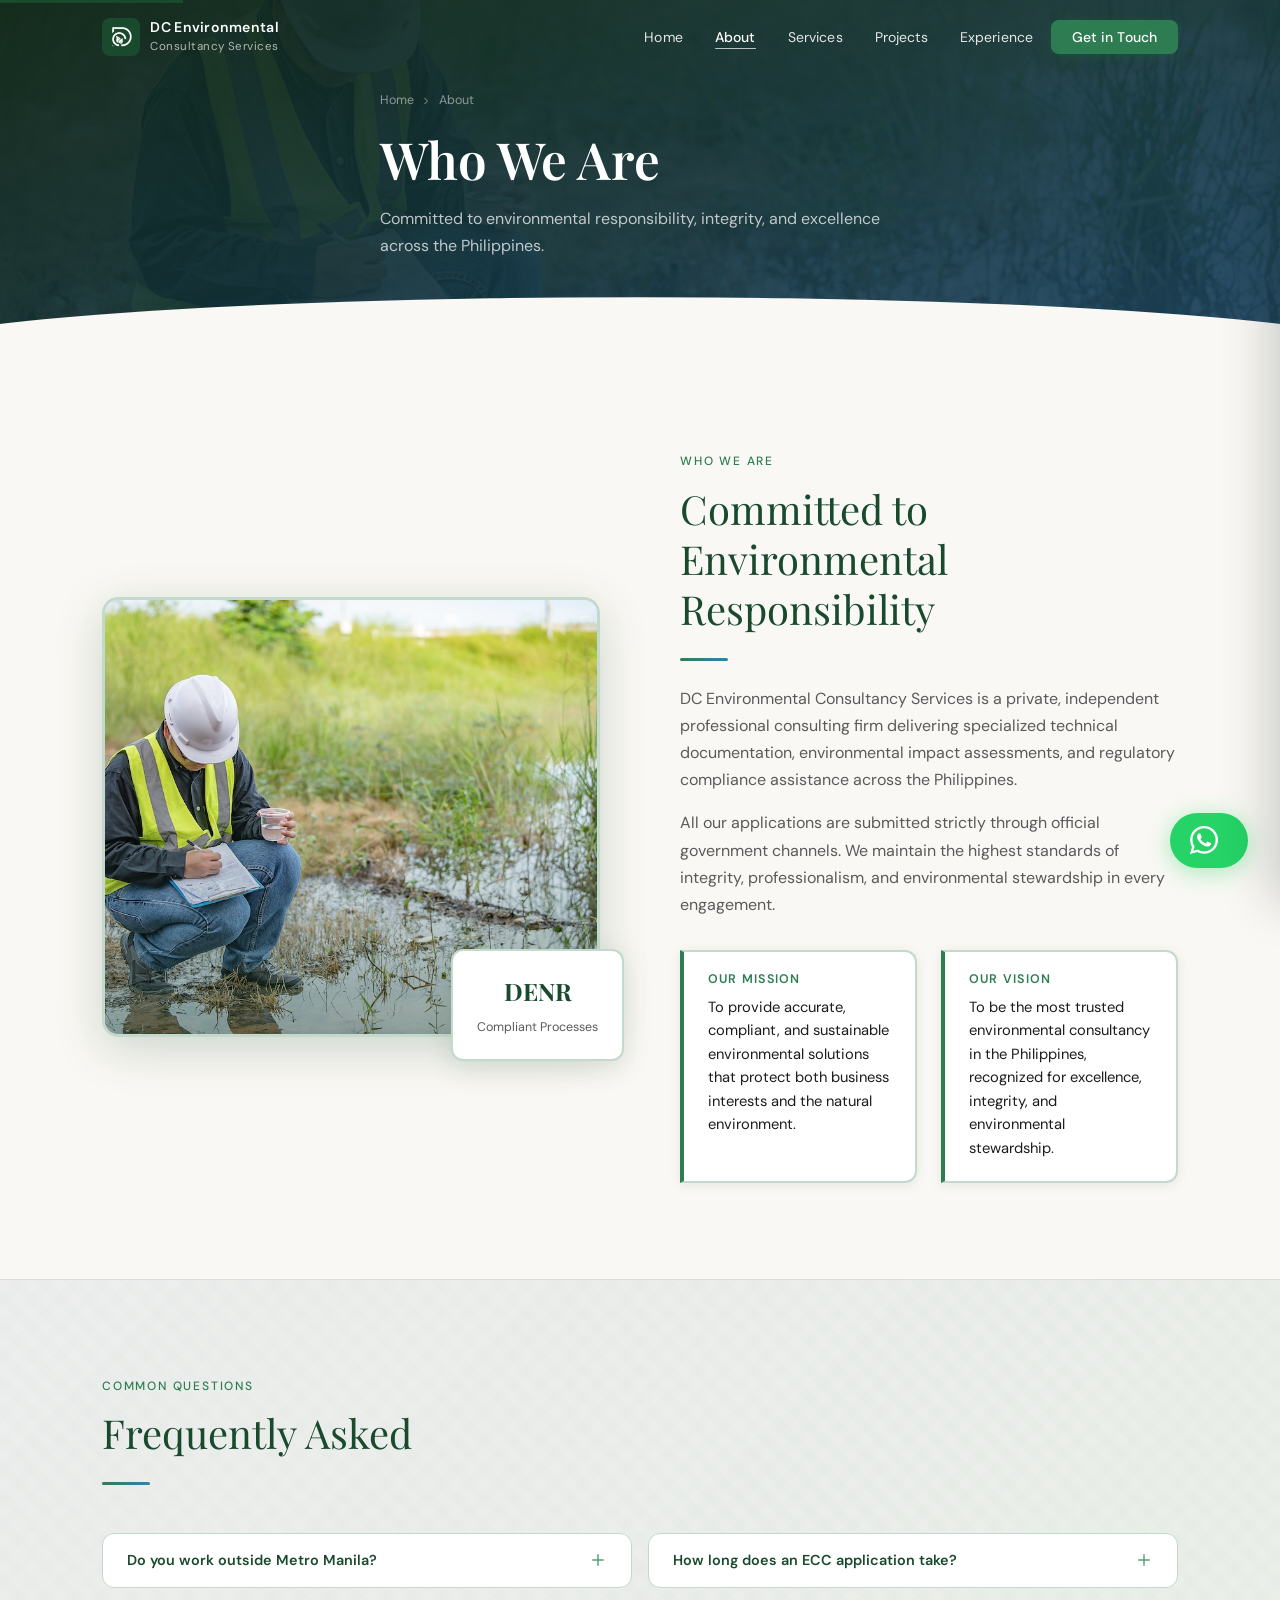
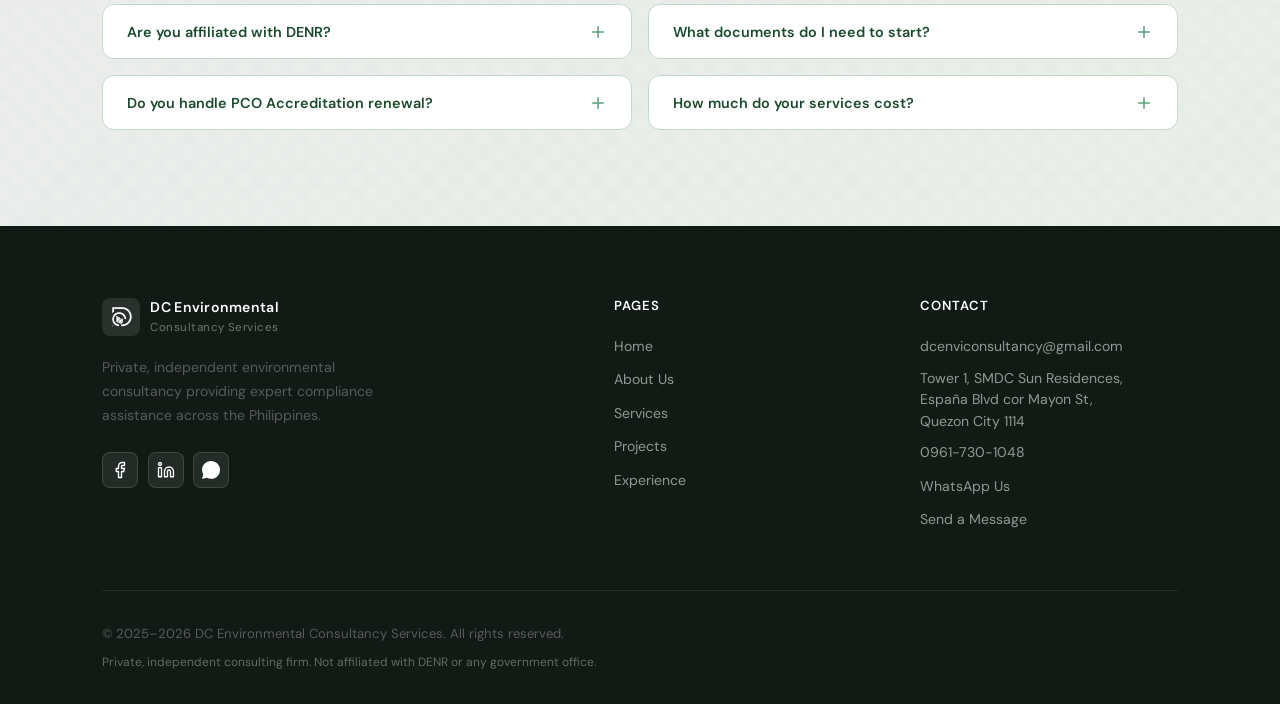
==== about.html @ 0b88b495 "Update about.html" ====
<!DOCTYPE html>
<html lang="en">
<head>
<meta charset="UTF-8">
<meta name="viewport" content="width=device-width, initial-scale=1.0">
<meta name="description" content="About DC Environmental Consultancy Services — our mission, vision, and commitment to environmental responsibility across the Philippines.">
<link rel="icon" type="image/png" href="logonobg.ppg">
<link rel="apple-touch-icon" href="apple-touch-icon.png">
<title>About Us | DC Environmental Consultancy Services</title>
<link href="https://fonts.googleapis.com/css2?family=Playfair+Display:ital,wght@0,400;0,600;1,400&family=DM+Sans:wght@300;400;500&display=swap" rel="stylesheet">
<link rel="stylesheet" href="style.css">
<link rel="stylesheet" href="mobile.css">
<style>
  /* ── Inner page hero (no carousel, solid bg) ── */
  .page-hero {
    background: linear-gradient(160deg, rgba(14,38,24,0.95) 0%, rgba(22,62,92,0.88) 100%),
                url('aboutsec.jpeg') center/cover no-repeat;
    min-height: 38vh;
    display: flex; align-items: flex-end;
    padding-top: 90px; padding-bottom: 6rem;
    position: relative;
  }
  /* REPLACE WITH: */
.page-hero::after {
  content: '';
  position: absolute; bottom: -2px; left: 0; right: 0; height: 60px;
  background: var(--cream);
  clip-path: ellipse(60% 100% at 50% 100%);
  z-index: 1; /* lower than page-hero-inner */
}
.page-hero-inner {
  position: relative;
  z-index: 3;
}  
  .page-hero-inner { position: relative; z-index: 3; }
  .page-breadcrumb {
    display: flex; align-items: center; gap: 0.4rem;
    font-size: 0.78rem; color: rgba(255,255,255,0.5);
    margin-bottom: 1rem;
  }
  .page-breadcrumb a { color: rgba(255,255,255,0.5); }
  .page-breadcrumb a:hover { color: var(--mist); }
  .page-hero h1 { color: var(--white); font-size: clamp(2rem, 5vw, 3.2rem); max-width: 600px; }
  .page-hero p  { color: rgba(255,255,255,0.72); margin-top: 0.85rem; max-width: 520px; font-size: 1rem; }
  @media (max-width: 768px) {
    .page-hero { min-height: 32vh; padding-bottom: 3rem; padding-top: 72px; }
    .page-hero h1 { font-size: 1.8rem; }
    .page-hero p  { font-size: 0.9rem; margin-top: 0.65rem; }
  }
</style>
</head>
<body>

<a href="#main-content" class="skip-to-content">Skip to main content</a>

<!-- ── Navbar ── -->
<nav class="navbar scrolled" id="navbar" role="navigation" aria-label="Main navigation">
  <div class="container">
    <a href="index.html" class="logo" aria-label="DC Environmental home">
      <div class="logo-mark" aria-hidden="true">
        <img src="logonobg.png" alt="DC Environmental Logo" onerror="this.style.display='none';this.nextElementSibling.style.display='flex'">
        <svg viewBox="0 0 24 24" fill="none" stroke="white" stroke-width="1.8" stroke-linecap="round" stroke-linejoin="round" style="display:none;width:22px;height:22px;">
          <path d="M12 2C6.48 2 2 6.48 2 12s4.48 10 10 10 10-4.48 10-10"/>
          <path d="M12 2c2.76 0 5 4.48 5 10"/>
          <path d="M17 8s-2 2-5 2-5-2-5-2"/>
          <path d="M19 4l-7 8"/>
        </svg>
      </div>
      <div class="logo-text">
        <strong>DC Environmental</strong>
        <span>Consultancy Services</span>
      </div>
    </a>
    <ul class="nav-links" id="navLinks" role="list">
      <li><a href="index.html" class="nav-item">Home</a></li>
      <li><a href="about.html" class="nav-item active-link">About</a></li>
      <li><a href="services.html" class="nav-item">Services</a></li>
      <li><a href="projects.html" class="nav-item">Projects</a></li>
      <li><a href="experience.html" class="nav-item">Experience</a></li>
      <li><button class="nav-cta" onclick="openContactModal()">Get in Touch</button></li>
    </ul>
    <button class="hamburger" id="hamburger" aria-label="Toggle menu" aria-expanded="false">
      <span></span><span></span><span></span>
    </button>
  </div>
</nav>

<!-- ── Page Hero ── -->
<div class="page-hero" id="main-content">
  <div class="container page-hero-inner">
    <nav class="page-breadcrumb" aria-label="Breadcrumb">
      <a href="index.html">Home</a>
      <svg width="12" height="12" viewBox="0 0 24 24" fill="none" stroke="currentColor" stroke-width="2"><path d="M9 18l6-6-6-6"/></svg>
      <span>About</span>
    </nav>
    <h1>Who We Are</h1>
    <p>Committed to environmental responsibility, integrity, and excellence across the Philippines.</p>
  </div>
</div>

<!-- ── About Content ── -->
<section class="section" id="about" aria-labelledby="about-heading">
  <div class="container">
    <div class="about-grid">
      <div class="about-visual fade-in">
        <div class="about-img-wrap">
          <img src="aboutsec.jpeg" alt="DC Environmental team at work" class="about-img" loading="lazy">
          <div class="about-img-overlay"></div>
        </div>
        <div class="about-badge">
          <strong>DENR</strong>
          <span>Compliant Processes</span>
        </div>
      </div>
      <div class="about-content fade-in">
        <div class="section-label">Who We Are</div>
        <h2 id="about-heading" class="section-title">Committed to Environmental Responsibility</h2>
        <div class="divider"></div>
        <p style="margin-bottom:1rem;">DC Environmental Consultancy Services is a private, independent professional consulting firm delivering specialized technical documentation, environmental impact assessments, and regulatory compliance assistance across the Philippines.</p>
        <p>All our applications are submitted strictly through official government channels. We maintain the highest standards of integrity, professionalism, and environmental stewardship in every engagement.</p>
        <div class="mission-vision">
          <div class="mv-card">
            <h4>Our Mission</h4>
            <p>To provide accurate, compliant, and sustainable environmental solutions that protect both business interests and the natural environment.</p>
          </div>
          <div class="mv-card">
            <h4>Our Vision</h4>
            <p>To be the most trusted environmental consultancy in the Philippines, recognized for excellence, integrity, and environmental stewardship.</p>
          </div>
        </div>
      </div>
    </div>
  </div>
</section>

<!-- ── FAQ ── -->
<section class="section section--alt" id="faq" aria-labelledby="faq-heading">
  <div class="container">
    <div class="section-label">Common Questions</div>
    <h2 id="faq-heading" class="section-title">Frequently Asked</h2>
    <div class="divider"></div>
    <div class="faq-grid">

      <div class="faq-item">
        <button class="faq-q" aria-expanded="false">
          Do you work outside Metro Manila?
          <svg viewBox="0 0 24 24" fill="none" stroke-width="2" stroke-linecap="round" stroke-linejoin="round"><path d="M12 5v14M5 12h14"/></svg>
        </button>
        <div class="faq-a" role="region"><div class="faq-a-inner">Yes. DC Environmental operates nationwide. We have completed projects in Luzon, Visayas, and Mindanao — including remote and island locations. Travel and logistics will be outlined in your project proposal.</div></div>
      </div>

      <div class="faq-item">
        <button class="faq-q" aria-expanded="false">
          How long does an ECC application take?
          <svg viewBox="0 0 24 24" fill="none" stroke-width="2" stroke-linecap="round" stroke-linejoin="round"><path d="M12 5v14M5 12h14"/></svg>
        </button>
        <div class="faq-a" role="region"><div class="faq-a-inner">It depends on the project type and DENR category. A Certificate of Non-Coverage (CNC) may take 2–4 weeks. A full EIS process (for Category A projects) typically takes 6–18 months. We'll give you a realistic timeline upfront.</div></div>
      </div>

      <div class="faq-item">
        <button class="faq-q" aria-expanded="false">
          Are you affiliated with DENR?
          <svg viewBox="0 0 24 24" fill="none" stroke-width="2" stroke-linecap="round" stroke-linejoin="round"><path d="M12 5v14M5 12h14"/></svg>
        </button>
        <div class="faq-a" role="region"><div class="faq-a-inner">No. DC Environmental Consultancy Services is a private, independent firm. We are not affiliated with, authorized by, or acting as agents of DENR or any government office. All permit applications are filed through official government channels.</div></div>
      </div>

      <div class="faq-item">
        <button class="faq-q" aria-expanded="false">
          What documents do I need to start?
          <svg viewBox="0 0 24 24" fill="none" stroke-width="2" stroke-linecap="round" stroke-linejoin="round"><path d="M12 5v14M5 12h14"/></svg>
        </button>
        <div class="faq-a" role="region"><div class="faq-a-inner">Typically: a project description, location map or lot plan, and any existing permits or prior assessments. Don't worry if you don't have everything — we'll tell you exactly what's needed after your initial inquiry.</div></div>
      </div>

      <div class="faq-item">
        <button class="faq-q" aria-expanded="false">
          Do you handle PCO Accreditation renewal?
          <svg viewBox="0 0 24 24" fill="none" stroke-width="2" stroke-linecap="round" stroke-linejoin="round"><path d="M12 5v14M5 12h14"/></svg>
        </button>
        <div class="faq-a" role="region"><div class="faq-a-inner">Yes. We assist with both initial PCO Accreditation and annual renewal requirements, including preparation of the Annual Environmental Monitoring Report (AEMR) and other compliance documents.</div></div>
      </div>

      <div class="faq-item">
        <button class="faq-q" aria-expanded="false">
          How much do your services cost?
          <svg viewBox="0 0 24 24" fill="none" stroke-width="2" stroke-linecap="round" stroke-linejoin="round"><path d="M12 5v14M5 12h14"/></svg>
        </button>
        <div class="faq-a" role="region"><div class="faq-a-inner">Every project is different, so we don't post flat rates. After a brief consultation, we provide a detailed, transparent proposal. Send us a message or WhatsApp us — initial inquiries are free.</div></div>
      </div>

    </div>
  </div>
</section>

<!-- ── Footer ── -->
<footer>
  <div class="container">
  <div class="footer-grid">
  <div class="footer-brand">
    <a href="index.html" class="logo" aria-label="DC Environmental home">
      <div class="logo-mark">
        <img src="logonobg.png" alt="DC Environmental Logo"
             onerror="this.style.display='none'">
      </div>
      <div class="logo-text">
        <strong>DC Environmental</strong>
        <span>Consultancy Services</span>
      </div>
    </a>
    <p style="margin-top:1rem;">Private, independent environmental consultancy providing expert compliance assistance across the Philippines.</p>
    <div class="social-links" aria-label="Social media links">
      <a href="#" class="social-link" aria-label="Facebook">
        <svg viewBox="0 0 24 24" fill="none" stroke="white" stroke-width="1.8" stroke-linecap="round" stroke-linejoin="round" width="18" height="18"><path d="M18 2h-3a5 5 0 00-5 5v3H7v4h3v8h4v-8h3l1-4h-4V7a1 1 0 011-1h3z"/></svg>
      </a>
      <a href="#" class="social-link" aria-label="LinkedIn">
        <svg viewBox="0 0 24 24" fill="none" stroke="white" stroke-width="1.8" stroke-linecap="round" stroke-linejoin="round" width="18" height="18"><path d="M16 8a6 6 0 016 6v7h-4v-7a2 2 0 00-2-2 2 2 0 00-2 2v7h-4v-7a6 6 0 016-6zM2 9h4v12H2z"/><circle cx="4" cy="4" r="2"/></svg>
      </a>
      <a href="https://wa.me/639617301048" class="social-link" aria-label="WhatsApp" target="_blank" rel="noopener">
        <svg viewBox="0 0 24 24" fill="white" stroke="none" width="18" height="18"><path d="M20.52 3.449C18.24 1.245 15.24 0 12.045 0 5.463 0 .104 5.334.101 11.893c0 2.096.549 4.14 1.595 5.945L0 24l6.335-1.652c1.746.943 3.71 1.444 5.71 1.444h.005c6.585 0 11.946-5.336 11.949-11.896 0-3.176-1.24-6.165-3.479-8.447z"/></svg>
      </a>
    </div>
  </div>
  <div class="footer-col">
    <h4>Pages</h4>
    <a href="index.html">Home</a>
    <a href="about.html">About Us</a>
    <a href="services.html">Services</a>
    <a href="projects.html">Projects</a>
    <a href="experience.html">Experience</a>
  </div>
  <div class="footer-col">
    <h4>Contact</h4>
    <a href="mailto:dcenviconsultancy@gmail.com">dcenviconsultancy@gmail.com</a>
    <a href="https://maps.google.com/?q=SMDC+Sun+Residences+España+Boulevard+Quezon+City" target="_blank" rel="noopener" style="line-height:1.5;">Tower 1, SMDC Sun Residences,<br>España Blvd cor Mayon St,<br>Quezon City 1114</a>
    <a href="tel:+639617301048">0961-730-1048</a>
    <a href="https://wa.me/639617301048" target="_blank" rel="noopener">WhatsApp Us</a>
    <a href="#" onclick="openContactModal();return false;">Send a Message</a>
  </div>
</div>
<div class="footer-bottom">
  <p>&copy; 2025–2026 DC Environmental Consultancy Services. All rights reserved.</p>
  <p class="disclaimer">Private, independent consulting firm. Not affiliated with DENR or any government office.</p>
</div>
</footer>

<a href="https://wa.me/639617301048" class="whatsapp-float" target="_blank" rel="noopener" aria-label="Chat on WhatsApp">
  <svg viewBox="0 0 24 24" fill="white" width="28" height="28"><path d="M20.52 3.449C18.24 1.245 15.24 0 12.045 0 5.463 0 .104 5.334.101 11.893c0 2.096.549 4.14 1.595 5.945L0 24l6.335-1.652c1.746.943 3.71 1.444 5.71 1.444h.005c6.585 0 11.946-5.336 11.949-11.896 0-3.176-1.24-6.165-3.479-8.447zM12.045 21.785h-.004c-1.774 0-3.513-.474-5.03-1.37l-.361-.214-3.741.977.999-3.648-.235-.374a9.86 9.86 0 01-1.516-5.26c.001-5.45 4.436-9.884 9.892-9.884 2.64 0 5.122 1.03 6.988 2.898a9.825 9.825 0 012.893 6.994c-.003 5.45-4.437 9.881-9.885 9.881zm5.43-7.403c-.299-.149-1.768-.872-2.042-.972-.274-.099-.473-.149-.672.15-.199.298-.773.972-.947 1.17-.174.199-.349.224-.647.075-.299-.149-1.255-.463-2.39-1.475-.883-.788-1.48-1.761-1.654-2.059-.173-.297-.019-.458.131-.606.134-.133.298-.347.448-.521.151-.172.2-.296.3-.495.099-.198.05-.372-.025-.521-.075-.148-.672-1.62-.921-2.217-.242-.579-.487-.501-.672-.51l-.573-.01c-.198 0-.521.075-.795.373-.273.297-1.045 1.021-1.045 2.492s1.07 2.891 1.22 3.09c.149.198 2.095 3.2 5.076 4.487.709.306 1.263.489 1.694.625.712.227 1.36.195 1.872.118.571-.085 1.758-.719 2.006-1.413.248-.694.248-1.29.173-1.413-.074-.124-.272-.198-.571-.347z"/></svg>
  <span>Chat with us</span>
</a>

<!-- ── Contact Modal ── -->
<div class="modal-backdrop" id="modalBackdrop" onclick="closeContactModal()" aria-hidden="true"></div>
<div class="contact-modal" id="contactModal" role="dialog" aria-modal="true" aria-labelledby="modalTitle">
  <div class="modal-header">
    <div class="modal-header-inner">
     <div class="modal-logo-mark" aria-hidden="true">
  <img src="logonobg.png" alt="DC Environmental Logo" 
       style="width:24px;height:24px;object-fit:contain;">
</div>
      <div>
        <h2 id="modalTitle">Get in Touch</h2>
        <p>We'll respond via WhatsApp or email.</p>
      </div>
    </div>
    <button class="modal-close" onclick="closeContactModal()" aria-label="Close contact form">
      <svg viewBox="0 0 24 24" fill="none" stroke="currentColor" stroke-width="2" stroke-linecap="round" stroke-linejoin="round" width="20" height="20"><path d="M18 6L6 18M6 6l12 12"/></svg>
    </button>
  </div>
  <div class="modal-body">
    <div class="modal-quick-links">
      <a href="https://wa.me/639617301048" target="_blank" rel="noopener" class="modal-quick-btn modal-quick-wa">
        <svg viewBox="0 0 24 24" fill="currentColor" width="20" height="20"><path d="M20.52 3.449C18.24 1.245 15.24 0 12.045 0 5.463 0 .104 5.334.101 11.893c0 2.096.549 4.14 1.595 5.945L0 24l6.335-1.652c1.746.943 3.71 1.444 5.71 1.444h.005c6.585 0 11.946-5.336 11.949-11.896 0-3.176-1.24-6.165-3.479-8.447z"/></svg>
        WhatsApp Us
      </a>
      <a href="mailto:dcenviconsultancy@gmail.com" class="modal-quick-btn modal-quick-email">
        <svg viewBox="0 0 24 24" fill="none" stroke="currentColor" stroke-width="1.8" width="20" height="20"><path d="M4 4h16c1.1 0 2 .9 2 2v12c0 1.1-.9 2-2 2H4c-1.1 0-2-.9-2-2V6c0-1.1.9-2 2-2z"/><path d="M22 6l-10 7L2 6"/></svg>
        Email Us
      </a>
    </div>
    <div class="modal-divider"><span>or fill out the form</span></div>
    <form id="contactForm" novalidate>
      <div class="modal-form-row">
        <div class="form-group"><label for="fname">First Name *</label><input type="text" id="fname" name="fname" placeholder="Juan" required autocomplete="given-name"></div>
        <div class="form-group"><label for="lname">Last Name *</label><input type="text" id="lname" name="lname" placeholder="dela Cruz" required autocomplete="family-name"></div>
      </div>
      <div class="form-group"><label for="memail">Email Address</label><input type="email" id="memail" name="email" placeholder="juan@example.com" autocomplete="email"></div>
      <div class="form-group"><label for="mphone">Phone / WhatsApp</label><input type="tel" id="mphone" name="phone" placeholder="09XX-XXX-XXXX" autocomplete="tel"></div>
      <div class="form-group">
        <label for="mservice">Service Needed</label>
        <select id="mservice" name="service">
          <option value="">Select a service...</option>
          <option>Environmental Impact Assessment (EIA/EIS)</option>
          <option>Certificate of Non-Coverage (CNC)</option>
          <option>Environmental Compliance Certificate (ECC)</option>
          <option>PCO Accreditation</option>
          <option>LLDA Permits</option>
          <option>Other</option>
        </select>
      </div>
      <div class="form-group"><label for="mmessage">Message *</label><textarea id="mmessage" name="message" placeholder="Briefly describe your project or inquiry..." required></textarea></div>
      <button type="submit" class="btn-submit">Send Message <svg viewBox="0 0 20 20" width="16" height="16" fill="none" stroke="currentColor" stroke-width="2" stroke-linecap="round" stroke-linejoin="round"><path d="M4 10h12M10 4l6 6-6 6"/></svg></button>
      <p class="form-notice">Private, independent firm. Not affiliated with DENR or any government office.</p>
    </form>
    <div class="form-success" id="formSuccess" style="display:none;" aria-live="polite">
      <div class="form-success-icon"><svg viewBox="0 0 48 48" fill="none" stroke="#2e7d52" stroke-width="2.5" stroke-linecap="round" stroke-linejoin="round"><circle cx="24" cy="24" r="20"/><path d="M16 24l6 6 10-12"/></svg></div>
      <h3>Message Sent!</h3>
      <p>We'll get back to you via WhatsApp or email.</p>
      <button class="btn-primary" onclick="closeContactModal()" style="margin-top:1.5rem;width:100%;justify-content:center;">Close</button>
    </div>
  </div>
</div>

<script src="main.js"></script>
</body>
</html>
---- style.css ----
/* ══════════════════════════════════════════
   DC Environmental Consultancy — style.css
   ══════════════════════════════════════════ */

/* ── Variables ── */
:root {
  --forest:     #1a4a2e;
  --forest-mid: #1e5535;
  --leaf:       #2e7d52;
  --sage:       #5a9e7a;
  --mist:       #c8ddd1;
  --sky:        #1b4f72;
  --water:      #2e86ab;
  --sand:       #f0ede6;
  --cream:      #faf8f4;
  --charcoal:   #1c1c1c;
  --gray:       #5a5a5a;
  --light:      #ddeee5;
  --white:      #ffffff;
  --border:     #c2d9cc;
  --radius:     12px;
  --transition: 0.3s ease;
  --shadow-sm:  0 2px 12px rgba(26,74,46,0.10);
  --shadow-md:  0 6px 28px rgba(26,74,46,0.15);
  --shadow-lg:  0 12px 48px rgba(26,74,46,0.20);
}

/* ── Reset ── */
*, *::before, *::after { box-sizing: border-box; margin: 0; padding: 0; }
html { scroll-behavior: smooth; font-size: 16px; }
body {
  font-family: 'DM Sans', sans-serif;
  color: var(--charcoal);
  background: var(--cream);
  line-height: 1.7;
  overflow-x: hidden;
  cursor: auto;
}
img { max-width: 100%; display: block; object-fit: cover; }
a { text-decoration: none; color: inherit; }
ul { list-style: none; }
button { cursor: pointer; border: none; background: none; font-family: inherit; }

/* ── Typography ── */
h1, h2, h3, h4 { font-family: 'Playfair Display', serif; line-height: 1.25; }
h1 { font-size: clamp(1.9rem, 4vw, 3rem); font-weight: 600; }
h2 { font-size: clamp(1.7rem, 3.5vw, 2.5rem); font-weight: 400; }
h3 { font-size: 1.1rem; font-weight: 600; }
p  { font-size: 1rem; color: var(--gray); }

/* ── Layout Helpers ── */
.skip-to-content {
  position: absolute; top: -40px; left: 0;
  background: var(--forest); color: var(--white);
  padding: 0.5rem 1rem; text-decoration: none; z-index: 10000;
}
.skip-to-content:focus { top: 0; }
.container { max-width: 1140px; margin: 0 auto; padding: 0 2rem; }
.section { padding: 6rem 0; }
.section--alt { background: var(--sand); }
.section-label {
  font-size: 0.75rem; font-weight: 500;
  letter-spacing: 0.15em; text-transform: uppercase;
  color: var(--leaf); margin-bottom: 0.75rem;
}
.section-title { color: var(--forest); margin-bottom: 1.25rem; }
.section-subtitle { max-width: 560px; font-size: 1.05rem; }
.divider {
  width: 48px; height: 3px;
  background: linear-gradient(90deg, var(--leaf), var(--water));
  border-radius: 2px; margin: 1.5rem 0;
}

/* ── Fade-in Animation ── */
.fade-in {
  opacity: 0; transform: translateY(28px);
  transition: opacity 0.65s ease, transform 0.65s ease;
}
.fade-in.visible { opacity: 1; transform: translateY(0); }

/* ════════════════════════════════
   CUSTOM CURSOR
   ════════════════════════════════ */
#cursor-dot {
  display: none; width: 6px; height: 6px;
  background: var(--leaf); border-radius: 50%;
  position: fixed; top: 0; left: 0; pointer-events: none; z-index: 99999;
  transform: translate(-50%, -50%);
  transition: width 0.2s ease, height 0.2s ease, background 0.2s ease, opacity 0.2s ease;
}
#cursor-ring {
  display: none; width: 32px; height: 32px;
  border: 1.5px solid rgba(46,125,82,0.45); border-radius: 50%;
  position: fixed; top: 0; left: 0; pointer-events: none; z-index: 99998;
  transform: translate(-50%, -50%);
  transition: width 0.25s ease, height 0.25s ease, border-color 0.25s ease, background 0.25s ease, border-radius 0.25s ease;
  display: flex; align-items: center; justify-content: center;
}
#cursor-label {
  display: none; position: fixed; top: 0; left: 0;
  pointer-events: none; z-index: 99997;
  transform: translate(14px, -50%);
  background: var(--forest); color: var(--white);
  font-family: 'DM Sans', sans-serif;
  font-size: 0.68rem; font-weight: 600;
  letter-spacing: 0.06em; text-transform: uppercase;
  padding: 0.25rem 0.6rem; border-radius: 100px; opacity: 0;
  transition: opacity 0.2s ease; white-space: nowrap;
}
body.cursor-cta #cursor-label,
body.cursor-card #cursor-label { opacity: 1; }
body.cursor-cta #cursor-dot { width: 4px; height: 4px; background: var(--white); }
body.cursor-cta #cursor-ring { width: 44px; height: 44px; background: rgba(46,125,82,0.15); border-color: var(--leaf); }
body.cursor-link #cursor-dot { background: var(--water); width: 5px; height: 5px; }
body.cursor-link #cursor-ring { border-color: var(--water); width: 26px; height: 26px; }
body.cursor-card #cursor-dot { width: 4px; height: 4px; background: var(--forest); }
body.cursor-card #cursor-ring { width: 40px; height: 40px; border-color: var(--forest); border-width: 1.5px; }
body.cursor-nav #cursor-dot { background: var(--sage); width: 5px; height: 5px; }
body.cursor-nav #cursor-ring { width: 22px; height: 22px; border-color: var(--sage); }
body.cursor-tab #cursor-dot { background: var(--sky); }
body.cursor-tab #cursor-ring { border-color: var(--sky); width: 26px; height: 26px; }

/* ════════════════════════════════
   MODERN NAVBAR — Glassmorphism
   ════════════════════════════════ */
.navbar {
  position: fixed; top: 0; left: 0; right: 0; z-index: 1000;
  padding: 1.1rem 0; background: transparent;
  transition: background 0.4s ease, box-shadow 0.4s ease, padding 0.4s ease, backdrop-filter 0.4s ease;
}
.navbar.scrolled {
  background: rgba(255,255,255,0.78);
  backdrop-filter: blur(20px) saturate(160%);
  -webkit-backdrop-filter: blur(20px) saturate(160%);
  box-shadow: 0 1px 0 rgba(26,74,46,0.07), 0 8px 32px rgba(26,74,46,0.08);
  padding: 0.65rem 0;
}
.navbar .container { display: flex; align-items: center; justify-content: space-between; }

/* Logo */
.logo { display: flex; align-items: center; gap: 0.65rem; }
.logo-mark {
  width: 38px; height: 38px; border-radius: 8px;
  background: var(--forest);
  display: flex; align-items: center; justify-content: center; flex-shrink: 0;
  overflow: hidden; transition: transform 0.3s ease, box-shadow 0.3s ease;
}
.navbar.scrolled .logo-mark {
  background: transparent;
}

.logo:hover .logo-mark { transform: scale(1.08) rotate(-3deg); box-shadow: 0 4px 16px rgba(26,74,46,0.35); }
.logo-mark img { 
  width: 100%; 
  height: 100%; 
  object-fit: contain; 
  padding: 4px;
  filter: brightness(0) invert(1);
}
.footer-brand .logo-mark img {
  filter: brightness(0) invert(1);
}
.navbar.scrolled .logo-mark img {
  filter: none;
}
.logo-text { line-height: 1.2; }
.logo-text strong {
  display: block; font-family: 'Playfair Display', serif;
  font-weight: 600; font-size: 1rem; letter-spacing: 0.03em;
  transition: color var(--transition);
}
.logo-text span { 
  font-size: 0.76rem; letter-spacing: 0.08em; 
  transition: color var(--transition); 
}
.navbar:not(.scrolled) .logo-text strong { color: var(--white); }
.navbar:not(.scrolled) .logo-text span  { color: rgba(255,255,255,0.65); }
.navbar.scrolled .logo-text strong { color: var(--forest); }
.navbar.scrolled .logo-text span  { color: var(--gray); }

/* Nav links */
.nav-links { display: flex; align-items: center; gap: 0.2rem; }
.nav-item {
  font-size: 0.875rem; font-weight: 400; letter-spacing: 0.01em;
  padding: 0.45rem 0.9rem; border-radius: 6px;
  transition: color var(--transition), background var(--transition); position: relative;
}
.nav-item::after {
  content: ''; position: absolute; bottom: 4px; left: 50%; right: 50%;
  height: 1.5px; background: linear-gradient(90deg, var(--leaf), var(--water));
  border-radius: 2px;
  transition: left 0.35s cubic-bezier(.4,0,.2,1), right 0.35s cubic-bezier(.4,0,.2,1);
}
.nav-item:hover::after, .nav-item.active-link::after { left: 0.9rem; right: 0.9rem; }
.navbar:not(.scrolled) .nav-item { color: rgba(255,255,255,0.88); }
.navbar.scrolled .nav-item      { color: var(--charcoal); }
.navbar.scrolled .nav-item:hover { color: var(--leaf); }
.navbar:not(.scrolled) .nav-item:hover { color: white; }
.navbar:not(.scrolled) .nav-item::after { background: rgba(255,255,255,0.7); }
.nav-item.active-link { font-weight: 500; }
.navbar.scrolled .nav-item.active-link { color: var(--leaf); }
.navbar:not(.scrolled) .nav-item.active-link { color: white; }

/* CTA nav button */
.nav-cta {
  padding: 0.5rem 1.3rem !important;
  background: var(--leaf) !important; color: var(--white) !important;
  border-radius: 8px !important; font-weight: 500 !important;
  font-size: 0.875rem !important;
  box-shadow: 0 2px 12px rgba(46,125,82,0.28);
  transition: background var(--transition), transform var(--transition), box-shadow var(--transition) !important;
  letter-spacing: 0.01em;
}
.nav-cta::after { display: none !important; }
.nav-cta:hover { background: var(--forest) !important; transform: translateY(-1px); box-shadow: 0 4px 20px rgba(46,125,82,0.4) !important; }

/* Hamburger */
.hamburger { display: none; flex-direction: column; gap: 5px; padding: 6px; }
.hamburger span { display: block; width: 22px; height: 2px; background: var(--white); border-radius: 2px; transition: var(--transition); }
.navbar.scrolled .hamburger span { background: var(--charcoal); }
.hamburger.open span:nth-child(1) { transform: translateY(7px) rotate(45deg); }
.hamburger.open span:nth-child(2) { opacity: 0; }
.hamburger.open span:nth-child(3) { transform: translateY(-7px) rotate(-45deg); }

/* ════════════════════════════════
   HERO + CAROUSEL
   ════════════════════════════════ */
.hero {
  min-height: 88vh;
  position: relative;
  display: flex; align-items: center;
  padding-top: 80px;
  overflow: hidden;
}

/* Carousel background */
.carousel-bg { position: absolute; inset: 0; z-index: 0; }
.carousel-slide {
  position: absolute; inset: 0;
  background-size: cover; background-position: center;
  opacity: 0; transition: opacity 1.2s ease;
}
.carousel-slide.active { opacity: 1; }
.carousel-overlay {
  position: absolute; inset: 0;
  background: linear-gradient(160deg, rgba(26,74,46,0.82) 0%, rgba(27,79,114,0.72) 60%, rgba(26,74,46,0.65) 100%);
}

/* Carousel dots */
.carousel-dots {
  position: absolute; bottom: 2.5rem; left: 50%;
  transform: translateX(-50%);
  display: flex; gap: 0.5rem; z-index: 10;
}
.dot {
  width: 7px; height: 7px; border-radius: 50%;
  background: rgba(255,255,255,0.35); border: none; padding: 0;
  transition: background var(--transition), width var(--transition); cursor: none;
}
.dot.active { background: var(--white); width: 22px; border-radius: 4px; }

/* Carousel arrows */
.carousel-arrow {
  display: none; position: absolute; top: 50%; z-index: 10;
  transform: translateY(-50%);
  width: 44px; height: 44px;
  background: rgba(255,255,255,0.12); border: 1px solid rgba(255,255,255,0.22);
  border-radius: 50%; backdrop-filter: blur(8px);
  align-items: center; justify-content: center; color: white;
  transition: background 0.25s ease, transform 0.25s ease, border-color 0.25s ease; cursor: none;
}
.carousel-arrow:hover { background: rgba(255,255,255,0.22); border-color: rgba(255,255,255,0.5); transform: translateY(-50%) scale(1.08); }
.carousel-arrow svg { width: 18px; height: 18px; flex-shrink: 0; }
.carousel-arrow--prev { left: 1.5rem; }
.carousel-arrow--next { right: 1.5rem; }

/* Carousel caption */
.carousel-caption {
  position: absolute; bottom: 5rem; left: 50%; transform: translateX(-50%);
  z-index: 10; text-align: center; pointer-events: none;
}
.carousel-caption-text {
  display: inline-block;
  background: rgba(26,74,46,0.55); backdrop-filter: blur(10px);
  border: 1px solid rgba(255,255,255,0.18); color: rgba(255,255,255,0.9);
  font-size: 0.78rem; letter-spacing: 0.1em; text-transform: uppercase;
  padding: 0.35rem 1rem; border-radius: 100px; transition: opacity 0.4s ease;
}

/* Wave bottom */
.hero::before {
  content: ''; position: absolute; bottom: -2px; left: 0; right: 0; height: 80px;
  background: var(--cream); clip-path: ellipse(60% 100% at 50% 100%); z-index: 2;
}

/* Hero layout */
.hero-container {
  position: relative; z-index: 3;
  display: grid; grid-template-columns: 1fr; gap: 0;
  align-items: center; max-width: 760px;
}

/* Hero content — NO background, NO border, NO backdrop */
.hero-content {
  background: none !important;
  border: none !important;
  backdrop-filter: none !important;
  -webkit-backdrop-filter: none !important;
  box-shadow: none !important;
  padding: 0 !important;
  border-radius: 0 !important;
  text-align: left;
}

.hero-badge {
  display: inline-flex; align-items: center; gap: 0.5rem;
  background: rgba(255,255,255,0.12); border: 1px solid rgba(255,255,255,0.25);
  color: var(--mist); border-radius: 100px;
  font-size: 0.78rem; letter-spacing: 0.08em; text-transform: uppercase;
  padding: 0.35rem 1rem; margin-bottom: 1.5rem;
}

.hero h1 {
  color: var(--white);
  font-size: clamp(1.9rem, 4vw, 3rem);
  margin-bottom: 1.25rem;
  text-transform: none;
  letter-spacing: normal;
}
.hero h1 em { font-style: italic; color: var(--mist); }

.hero-desc {
  color: rgba(255,255,255,0.82);
  font-size: 1.05rem;
  max-width: 520px;
  margin-bottom: 2.25rem;
  text-transform: none !important;
  letter-spacing: normal !important;
  line-height: 1.7;
}

.hero-actions { display: flex; align-items: center; gap: 1.2rem; flex-wrap: wrap; }

/* Buttons */
.btn-primary {
  display: inline-flex; align-items: center; gap: 0.5rem;
  background: var(--leaf); color: var(--white);
  padding: 0.85rem 2rem; border-radius: 8px;
  font-weight: 500; font-size: 0.95rem;
  transition: background var(--transition), transform var(--transition), box-shadow var(--transition);
  box-shadow: 0 4px 20px rgba(46,125,82,0.35);
}
.btn-primary:hover { background: var(--forest); transform: translateY(-2px); box-shadow: 0 8px 28px rgba(46,125,82,0.45); }

.btn-outline {
  display: inline-flex; align-items: center; gap: 0.5rem;
  border: 1.5px solid rgba(255,255,255,0.50); color: var(--white);
  padding: 0.85rem 2rem; border-radius: 8px;
  font-weight: 400; font-size: 0.95rem;
  transition: background var(--transition), border-color var(--transition);
}
.btn-outline:hover { background: rgba(255,255,255,0.12); border-color: rgba(255,255,255,0.80); }

/* Hero cards (right column) */
.hero-visual { position: relative; }
.hero-cards { display: grid; gap: 1rem; }
.hero-card {
  background: rgba(255,255,255,0.10); backdrop-filter: blur(10px);
  border: 1px solid rgba(255,255,255,0.22); border-radius: var(--radius);
  padding: 1.2rem 1.5rem; display: flex; align-items: center; gap: 1rem;
  color: var(--white);
  animation: floatCard 6s ease-in-out infinite;
  transition: border-color var(--transition), background var(--transition);
}
.hero-card:hover { background: rgba(255,255,255,0.16); border-color: rgba(255,255,255,0.45); }
.hero-card:nth-child(2) { animation-delay: 1.5s; }
.hero-card:nth-child(3) { animation-delay: 3s; }
@keyframes floatCard { 0%,100% { transform: translateY(0); } 50% { transform: translateY(-6px); } }
.hero-card-icon {
  width: 42px; height: 42px; border-radius: 8px;
  background: rgba(255,255,255,0.15);
  display: flex; align-items: center; justify-content: center; flex-shrink: 0;
}
.hero-card strong { display: block; font-size: 0.9rem; font-weight: 500; margin-bottom: 0.15rem; }
.hero-card span   { font-size: 0.8rem; color: rgba(255,255,255,0.65); }

/* ════════════════════════════════
   ABOUT
   ════════════════════════════════ */
.about-grid { display: grid; grid-template-columns: 1fr 1fr; gap: 5rem; align-items: center; }
.about-visual { position: relative; }
.about-img-wrap {
  border-radius: 16px; overflow: hidden;
  height: 440px; position: relative;
  border: 3px solid var(--border); box-shadow: var(--shadow-lg);
}
.about-img { width: 100%; height: 100%; object-fit: cover; transition: transform 0.6s ease; }
.about-img-wrap:hover .about-img { transform: scale(1.04); }
.about-img-overlay {
  position: absolute; inset: 0;
  background: linear-gradient(180deg, transparent 50%, rgba(26,74,46,0.35) 100%);
  pointer-events: none;
}
.about-badge {
  position: absolute; bottom: -1.5rem; right: -1.5rem;
  background: var(--white); border: 2px solid var(--border);
  border-radius: var(--radius); padding: 1.25rem 1.5rem;
  box-shadow: var(--shadow-md); text-align: center;
}
.about-badge strong { display: block; font-family: 'Playfair Display', serif; font-size: 1.5rem; color: var(--forest); }
.about-badge span   { font-size: 0.78rem; color: var(--gray); }

.mission-vision { display: grid; grid-template-columns: 1fr 1fr; gap: 1.5rem; margin-top: 2rem; }
.mv-card {
  background: var(--white); border: 2px solid var(--border);
  border-left: 4px solid var(--leaf);
  border-radius: 0 var(--radius) var(--radius) 0;
  padding: 1.25rem 1.5rem; box-shadow: var(--shadow-sm);
  transition: border-color var(--transition), box-shadow var(--transition), transform var(--transition);
}
.mv-card:hover { border-color: var(--leaf); box-shadow: var(--shadow-md); transform: translateY(-2px); }
.mv-card h4 {
  font-family: 'DM Sans', sans-serif; font-size: 0.78rem;
  font-weight: 600; letter-spacing: 0.1em; text-transform: uppercase;
  color: var(--leaf); margin-bottom: 0.5rem;
}
.mv-card p { font-size: 0.92rem; color: var(--charcoal); line-height: 1.6; }

/* ════════════════════════════════
   SERVICES
   ════════════════════════════════ */
.services-header {
  display: flex; justify-content: space-between;
  align-items: flex-end; margin-bottom: 3.5rem;
  flex-wrap: wrap; gap: 1rem;
}
.services-tabs { display: flex; gap: 0.5rem; flex-wrap: wrap; }
.tab-btn {
  padding: 0.5rem 1.1rem; border: 2px solid var(--border);
  border-radius: 100px; font-size: 0.85rem; font-weight: 400;
  color: var(--gray); background: var(--white); transition: all var(--transition);
}
.tab-btn.active, .tab-btn:hover {
  background: var(--forest); color: var(--white);
  border-color: var(--forest); box-shadow: 0 4px 16px rgba(26,74,46,0.25);
}

.services-panel { display: none; }
.services-panel.active {
  display: grid; grid-template-columns: repeat(auto-fit, minmax(280px, 1fr)); gap: 1.5rem;
}

.service-card {
  background: linear-gradient(135deg, rgba(200,221,209,0.15) 0%, rgba(46,125,82,0.08) 100%);
  border-radius: var(--radius); border: 2px solid var(--border);
  overflow: hidden; position: relative;
  transform-style: preserve-3d; will-change: transform;
  transition: box-shadow var(--transition), border-color var(--transition), transform var(--transition);
}
.service-card::before {
  content: ''; position: absolute; top: 0; left: 0; right: 0; height: 4px;
  background: linear-gradient(90deg, var(--leaf), var(--water)); opacity: 0.8;
}
.service-card:hover { box-shadow: var(--shadow-lg); border-color: var(--sage); transform: translateY(-6px); }

.service-card-img { display: none; height: 150px; position: relative; overflow: hidden; background: var(--light); }
.service-card-img img { width: 100%; height: 100%; object-fit: cover; transition: transform 0.5s ease; }
.service-card:hover .service-card-img img { transform: scale(1.08); }
.service-card-img-overlay {
  position: absolute; inset: 0;
  background: linear-gradient(180deg, transparent 30%, rgba(26,74,46,0.45) 100%);
  transition: opacity var(--transition);
}
.service-card:hover .service-card-img-overlay { opacity: 0.6; }

.service-card-body-wrap { padding: 1.5rem 1.75rem 1.75rem; }
.service-icon {
  display: flex; align-items: center; justify-content: center;
  margin-bottom: 1.2rem; margin-top: 1.5rem; position: relative; z-index: 1;
  width: 32px; height: 32px;
}
.service-icon svg { width: 28px; height: 28px; transition: stroke var(--transition); }
.service-card:hover .service-icon svg { stroke: var(--leaf) !important; }
.service-card > .service-icon { margin-top: 1.5rem; }
.service-card h3 { color: var(--forest); margin-bottom: 0.6rem; font-size: 1rem; }
.service-card p  { font-size: 0.88rem; line-height: 1.65; }
.service-tags { display: flex; flex-wrap: wrap; gap: 0.5rem; margin-top: 1.25rem; }
.tag {
  font-size: 0.7rem; padding: 0.35rem 0.8rem;
  background: rgba(46,125,82,0.08); border: 1.5px solid var(--leaf);
  color: var(--leaf); border-radius: 100px; font-weight: 600;
  letter-spacing: 0.02em; transition: all var(--transition);
}
.tag:hover { background: var(--leaf); color: white; transform: translateY(-2px); }
.service-card .service-icon,
.service-card h3,
.service-card p,
.service-card .service-tags { padding-left: 1.75rem; padding-right: 1.75rem; }
.service-card h3 { padding-top: 0; }
.service-card > .service-tags { padding-bottom: 1.75rem; }
.service-card > .service-card-img + .service-icon { margin-left: 1.75rem; }
.service-card .service-card-img ~ .service-icon { margin-left: 1.75rem; padding: 0; }
.service-card .service-card-img ~ h3 { padding-top: 0.5rem; }

/* ════════════════════════════════
   PROJECTS
   ════════════════════════════════ */
.projects-grid { display: grid; grid-template-columns: repeat(3, 1fr); gap: 1.5rem; }
.project-card {
  border-radius: var(--radius); overflow: hidden;
  background: var(--white); border: 2px solid var(--border);
  box-shadow: var(--shadow-sm);
  transition: box-shadow var(--transition), border-color var(--transition);
  transform-style: preserve-3d; will-change: transform;
}
.project-card:hover { box-shadow: var(--shadow-lg); border-color: var(--sage); }
.project-thumb { height: 200px; position: relative; overflow: hidden; }
.project-thumb img { width: 100%; height: 100%; object-fit: cover; transition: transform 0.5s ease; }
.project-card:hover .project-thumb img { transform: scale(1.07); }
.project-thumb-label {
  position: absolute; top: 1rem; left: 1rem;
  background: rgba(26,74,46,0.9); color: white;
  border-radius: 6px; padding: 0.25rem 0.7rem;
  font-size: 0.72rem; font-weight: 500; letter-spacing: 0.05em;
  backdrop-filter: blur(4px);
}
.project-body { padding: 1.5rem; }
.project-body h3 { font-size: 1rem; color: var(--forest); margin-bottom: 0.5rem; }
.project-body p  { font-size: 0.88rem; }

/* ════════════════════════════════
   CONTACT
   ════════════════════════════════ */
.contact-grid { display: grid; grid-template-columns: 1fr 1.6fr; gap: 4rem; align-items: start; }
.contact-info { display: flex; flex-direction: column; gap: 1.25rem; }
.contact-item { display: flex; gap: 0.85rem; align-items: flex-start; }
.contact-item-icon {
  width: 40px; height: 40px; border-radius: 9px;
  background: var(--light); border: 1.5px solid var(--border);
  display: flex; align-items: center; justify-content: center; flex-shrink: 0;
  transition: background var(--transition), border-color var(--transition);
}
.contact-item:hover .contact-item-icon { background: var(--forest); border-color: var(--forest); }
.contact-item:hover .contact-item-icon svg { stroke: white !important; }
.contact-item-icon--wa { background: #f0faf4; border-color: #c2e8d0; }
.contact-item strong {
  display: block; font-size: 0.72rem; font-weight: 600;
  letter-spacing: 0.07em; text-transform: uppercase;
  color: var(--forest); margin-bottom: 0.15rem;
}
.contact-item span { font-size: 0.9rem; color: var(--charcoal); }

.contact-form {
  background: var(--white); border-radius: 14px;
  padding: 2rem 2.25rem; border: 1.5px solid var(--border); box-shadow: var(--shadow-sm);
}
.form-row { display: grid; grid-template-columns: 1fr 1fr; gap: 0.85rem; }
.form-group { display: flex; flex-direction: column; gap: 0.3rem; margin-bottom: 0.9rem; }
.form-group label { font-size: 0.78rem; font-weight: 600; color: var(--forest); letter-spacing: 0.02em; }
.form-group input, .form-group textarea, .form-group select {
  padding: 0.62rem 0.9rem; border: 1.5px solid var(--border);
  border-radius: 7px; font-family: 'DM Sans', sans-serif;
  font-size: 0.9rem; color: var(--charcoal); background: var(--cream);
  outline: none; resize: vertical;
  transition: border-color var(--transition), box-shadow var(--transition), background var(--transition);
}
.form-group input:focus, .form-group textarea:focus, .form-group select:focus {
  border-color: var(--leaf); box-shadow: 0 0 0 3px rgba(46,125,82,0.12); background: var(--white);
}
.form-group textarea { min-height: 100px; }
.btn-submit {
  width: 100%; padding: 0.8rem;
  background: var(--forest); color: var(--white);
  border-radius: 8px; font-family: 'DM Sans', sans-serif;
  font-weight: 600; font-size: 0.9rem;
  transition: background var(--transition), transform var(--transition), box-shadow var(--transition);
  box-shadow: 0 3px 14px rgba(26,74,46,0.28);
}
.btn-submit:hover { background: var(--leaf); transform: translateY(-1px); box-shadow: 0 6px 22px rgba(46,125,82,0.38); }
.form-notice { font-size: 0.73rem; color: var(--gray); text-align: center; margin-top: 0.65rem; line-height: 1.5; }
.form-success { display: none; text-align: center; padding: 2rem; color: var(--leaf); }
.form-success svg { width: 48px; height: 48px; margin: 0 auto 1rem; }
.form-success h3 { color: var(--forest); font-size: 1.2rem; margin-bottom: 0.5rem; }

/* ════════════════════════════════
   CLIENTS & TRACK RECORD
   ════════════════════════════════ */
#clients {
  position: relative;
  background: linear-gradient(135deg, rgba(46,125,82,0.03) 0%, rgba(27,79,114,0.04) 100%);
}
#clients::before {
  content: ''; position: absolute; top: 5%; right: -10%;
  width: 400px; height: 400px;
  background: radial-gradient(circle, rgba(46,125,82,0.08) 0%, transparent 70%);
  border-radius: 50%; pointer-events: none; z-index: 0;
}
#clients::after {
  content: ''; position: absolute; bottom: 10%; left: -15%;
  width: 300px; height: 300px;
  background: radial-gradient(circle, rgba(27,79,114,0.06) 0%, transparent 70%);
  border-radius: 50%; pointer-events: none; z-index: 0;
}
#clients .container { position: relative; z-index: 1; }
.track-record-grid {
  display: grid; grid-template-columns: repeat(auto-fit, minmax(240px, 1fr));
  gap: 1.5rem; margin-bottom: 2rem;
}
.stat-card {
  background: var(--white); border: 2px solid var(--border);
  border-radius: var(--radius); padding: 2rem 1.5rem; text-align: center;
  transition: transform var(--transition), box-shadow var(--transition), border-color var(--transition);
  box-shadow: var(--shadow-sm);
}
.stat-card:hover { transform: translateY(-4px); box-shadow: var(--shadow-md); border-color: var(--leaf); }
.stat-number { font-family: 'Playfair Display', serif; font-size: 2.8rem; font-weight: 600; color: var(--leaf); margin-bottom: 0.5rem; }
.stat-label {
  font-family: 'DM Sans', sans-serif; font-size: 0.95rem; font-weight: 600;
  color: var(--forest); text-transform: uppercase; letter-spacing: 0.05em; margin-bottom: 0.75rem;
}
.stat-card p { font-size: 0.85rem; color: var(--gray); line-height: 1.6; }

.clients-list { display: grid; grid-template-columns: repeat(auto-fit, minmax(280px, 1fr)); gap: 2rem; }
.client-category {
  background: linear-gradient(135deg, rgba(46,125,82,0.06) 0%, rgba(200,221,209,0.1) 100%);
  border: 1px solid var(--light); border-left: 4px solid var(--leaf);
  border-radius: var(--radius); padding: 1.5rem; transition: all var(--transition);
}
.client-category:hover { border-left-color: var(--forest); box-shadow: var(--shadow-sm); }
.client-category h4 { font-family: 'Playfair Display', serif; font-size: 1.05rem; color: var(--forest); margin-bottom: 0.75rem; font-weight: 600; }
.client-category p { font-size: 0.9rem; color: var(--gray); line-height: 1.7; }

/* ════════════════════════════════
   HOW IT WORKS
   ════════════════════════════════ */
#process {
  background: linear-gradient(135deg, rgba(200,221,209,0.25) 0%, rgba(46,125,82,0.08) 100%);
  border-top: 1px solid rgba(46,125,82,0.12); border-bottom: 1px solid rgba(46,125,82,0.12);
  position: relative; overflow: hidden;
}
#process::before {
  content: ''; position: absolute; top: 0; left: 0; right: 0; height: 100%;
  background-image: repeating-linear-gradient(90deg, transparent, transparent 2px, rgba(46,125,82,0.03) 2px, rgba(46,125,82,0.03) 4px);
  opacity: 0.5; pointer-events: none; z-index: 0;
}
#process .container { position: relative; z-index: 1; }
.how-it-works-grid {
  display: grid; grid-template-columns: repeat(4, 1fr);
  gap: 0; position: relative; margin-top: 3.5rem;
}
.how-it-works-grid::before {
  content: ''; position: absolute; top: 28px; left: 10%; right: 10%; height: 1.5px;
  background: linear-gradient(90deg, transparent, var(--border) 15%, var(--border) 85%, transparent); z-index: 0;
}
.how-step {
  display: flex; flex-direction: column; align-items: center;
  text-align: center; padding: 0 1.25rem; position: relative; z-index: 1;
}
.how-step-num {
  width: 56px; height: 56px; border-radius: 50%;
  background: var(--white); border: 2px solid var(--border);
  display: flex; align-items: center; justify-content: center;
  font-family: 'Playfair Display', serif; font-size: 1.1rem; font-weight: 600;
  color: var(--forest); margin-bottom: 1.5rem; position: relative;
  transition: background var(--transition), border-color var(--transition), color var(--transition), transform 0.3s ease, box-shadow 0.3s ease;
  box-shadow: var(--shadow-sm);
}
.how-step:hover .how-step-num { background: var(--forest); color: var(--white); border-color: var(--forest); transform: scale(1.1); box-shadow: 0 6px 20px rgba(26,74,46,0.25); }
.how-step-num::after { content: ''; position: absolute; inset: -5px; border-radius: 50%; border: 1px solid var(--border); opacity: 0; transition: opacity 0.3s ease; }
.how-step:hover .how-step-num::after { opacity: 1; }
.how-step h4 { font-family: 'DM Sans', sans-serif; font-size: 0.82rem; font-weight: 700; letter-spacing: 0.06em; text-transform: uppercase; color: var(--forest); margin-bottom: 0.6rem; }
.how-step p { font-size: 0.88rem; line-height: 1.6; color: var(--gray); }
.how-step:not(:last-child) .how-step-num::before {
  content: '→'; position: absolute; right: -2.5rem; top: 50%; transform: translateY(-50%);
  color: var(--border); font-size: 0.9rem;
}

/* ════════════════════════════════
   FAQ
   ════════════════════════════════ */
#faq {
  background: linear-gradient(135deg, rgba(27,79,114,0.06) 0%, rgba(46,125,82,0.08) 100%);
  border-top: 1px solid rgba(46,125,82,0.12); position: relative; overflow: hidden;
}
#faq::before {
  content: ''; position: absolute; top: 0; left: 0; right: 0; height: 100%;
  background-image: repeating-linear-gradient(45deg, transparent, transparent 10px, rgba(46,125,82,0.02) 10px, rgba(46,125,82,0.02) 20px);
  opacity: 0.6; pointer-events: none; z-index: 0;
}
#faq::after {
  content: ''; position: absolute; top: 0; left: 0; right: 0; height: 100%;
  background-image: repeating-linear-gradient(-45deg, transparent, transparent 10px, rgba(27,79,114,0.01) 10px, rgba(27,79,114,0.01) 20px);
  opacity: 0.6; pointer-events: none; z-index: 0;
}
#faq .container { position: relative; z-index: 1; }
.faq-grid { display: grid; grid-template-columns: 1fr 1fr; gap: 1rem; margin-top: 3rem; }
.faq-item {
  background: var(--white); border: 1.5px solid var(--border);
  border-radius: var(--radius); overflow: hidden;
  transition: border-color var(--transition), box-shadow var(--transition);
}
.faq-item.open { border-color: var(--sage); box-shadow: var(--shadow-sm); }
.faq-q {
  width: 100%; display: flex; align-items: center; justify-content: space-between; gap: 1rem;
  padding: 1.1rem 1.5rem; font-family: 'DM Sans', sans-serif;
  font-size: 0.9rem; font-weight: 600; color: var(--forest); text-align: left;
  background: none; border: none; transition: color var(--transition); cursor: pointer;
}
.faq-q svg { flex-shrink: 0; width: 18px; height: 18px; stroke: var(--sage); transition: transform 0.3s ease, stroke 0.3s ease; }
.faq-item.open .faq-q svg { transform: rotate(45deg); stroke: var(--forest); }
.faq-a { max-height: 0; overflow: hidden; transition: max-height 0.4s cubic-bezier(.4,0,.2,1); font-size: 0.88rem; color: var(--gray); line-height: 1.7; }
.faq-a-inner { padding: 0 1.5rem 1.25rem; }
.faq-item.open .faq-a { max-height: 300px; }

/* ════════════════════════════════
   FOOTER
   ════════════════════════════════ */
footer { background: #111a14; color: rgba(255,255,255,0.60); padding: 4.5rem 0 2rem; }
.footer-grid { 
  display: grid; 
  grid-template-columns: 1.8fr 1fr 1fr; 
  gap: 3rem; 
  margin-bottom: 3rem;
  align-items: start;
}
.footer-brand .logo { margin-bottom: 1.25rem; }
.footer-brand .logo-text strong { color: var(--white); }
.footer-brand .logo-text span   { color: rgba(255,255,255,0.40); }
.footer-brand > p { font-size: 0.88rem; line-height: 1.7; max-width: 280px; }
.social-links { display: flex; gap: 0.6rem; margin-top: 1.5rem; }
.social-link {
  width: 36px; height: 36px; border-radius: 8px;
  background: rgba(255,255,255,0.08); border: 1px solid rgba(255,255,255,0.12);
  display: flex; align-items: center; justify-content: center;
  transition: background var(--transition), border-color var(--transition), transform var(--transition);
}
.social-link:hover { background: var(--leaf); border-color: var(--leaf); transform: translateY(-2px); }
.footer-col h4 { font-family: 'DM Sans', sans-serif; font-size: 0.82rem; font-weight: 600; letter-spacing: 0.08em; text-transform: uppercase; color: var(--white); margin-bottom: 1.25rem; }
.footer-col a { display: block; font-size: 0.88rem; color: rgba(255,255,255,0.55); margin-bottom: 0.6rem; transition: color var(--transition), padding-left var(--transition); }
.footer-col a:hover { color: var(--sage); padding-left: 4px; }
.footer-bottom { border-top: 1px solid rgba(255,255,255,0.08); padding-top: 2rem; display: flex; flex-direction: column; gap: 0.5rem; }
.footer-bottom p { font-size: 0.82rem; }
.disclaimer { color: rgba(255,255,255,0.35) !important; font-size: 0.75rem !important; line-height: 1.6; }

/* ════════════════════════════════
   WHATSAPP FLOAT BUTTON
   ════════════════════════════════ */
.whatsapp-float {
  position: fixed; bottom: 2rem; right: 2rem; z-index: 900;
  background: #25D366; color: white; border-radius: 50px;
  padding: 0.85rem 1.25rem; display: flex; align-items: center; gap: 0.6rem;
  box-shadow: 0 4px 24px rgba(37,211,102,0.40); font-size: 0.88rem; font-weight: 600;
  transition: transform var(--transition), box-shadow var(--transition), border-radius var(--transition); overflow: hidden;
}
.whatsapp-float span { max-width: 0; overflow: hidden; white-space: nowrap; transition: max-width 0.4s ease, opacity 0.3s ease; opacity: 0; }
.whatsapp-float:hover { transform: translateY(-3px); box-shadow: 0 8px 32px rgba(37,211,102,0.55); }
.whatsapp-float:hover span { max-width: 100px; opacity: 1; }

/* ════════════════════════════════
   CONTACT MODAL DRAWER
   ════════════════════════════════ */
.modal-backdrop {
  position: fixed; inset: 0; background: rgba(10, 26, 16, 0.55);
  backdrop-filter: blur(4px); z-index: 2000;
  opacity: 0; pointer-events: none; transition: opacity 0.35s ease;
}
.modal-backdrop.open { opacity: 1; pointer-events: all; }
.contact-modal {
  position: fixed; top: 0; right: 0; bottom: 0;
  width: min(520px, 100vw); background: var(--cream); z-index: 2001;
  display: flex; flex-direction: column;
  transform: translateX(100%);
  transition: transform 0.42s cubic-bezier(0.32, 0, 0.17, 1);
  box-shadow: -8px 0 48px rgba(10,26,16,0.22); overflow: hidden;
}
.contact-modal.open { transform: translateX(0); }
.modal-header {
  background: var(--forest); padding: 1.5rem 1.75rem;
  display: flex; align-items: center; justify-content: space-between; flex-shrink: 0;
}
.modal-header-inner { display: flex; align-items: center; gap: 0.85rem; }
.modal-logo-mark {
  width: 36px; height: 36px; border-radius: 8px;
  background: rgba(255,255,255,0.15);
  display: flex; align-items: center; justify-content: center; flex-shrink: 0;
}
.modal-header h2 { font-family: 'Playfair Display', serif; font-size: 1.25rem; color: var(--white); margin-bottom: 0.1rem; }
.modal-header p { font-size: 0.8rem; color: rgba(255,255,255,0.6); }
.modal-close {
  width: 36px; height: 36px; border-radius: 8px;
  background: rgba(255,255,255,0.10); border: 1px solid rgba(255,255,255,0.18);
  color: white; display: flex; align-items: center; justify-content: center;
  cursor: pointer; transition: background var(--transition), transform var(--transition); flex-shrink: 0;
}
.modal-close:hover { background: rgba(255,255,255,0.22); transform: rotate(90deg); }
.modal-body { flex: 1; overflow-y: auto; padding: 1.75rem; display: flex; flex-direction: column; gap: 0; }
.modal-body::-webkit-scrollbar { width: 4px; }
.modal-body::-webkit-scrollbar-track { background: transparent; }
.modal-body::-webkit-scrollbar-thumb { background: var(--border); border-radius: 2px; }
.modal-quick-links { display: grid; grid-template-columns: 1fr 1fr; gap: 0.75rem; margin-bottom: 1.5rem; }
.modal-quick-btn {
  display: flex; align-items: center; justify-content: center; gap: 0.5rem;
  padding: 0.75rem 1rem; border-radius: 10px;
  font-family: 'DM Sans', sans-serif; font-size: 0.88rem; font-weight: 600;
  transition: transform var(--transition), box-shadow var(--transition), filter var(--transition); cursor: pointer;
}
.modal-quick-btn:hover { transform: translateY(-2px); filter: brightness(1.08); }
.modal-quick-wa { background: #25D366; color: white; box-shadow: 0 3px 16px rgba(37,211,102,0.30); }
.modal-quick-email { background: var(--white); color: var(--forest); border: 2px solid var(--border); box-shadow: var(--shadow-sm); }
.modal-quick-email:hover { border-color: var(--leaf); }
.modal-divider {
  display: flex; align-items: center; gap: 0.75rem; margin-bottom: 1.5rem;
  color: var(--gray); font-size: 0.78rem; letter-spacing: 0.06em; text-transform: uppercase;
}
.modal-divider::before, .modal-divider::after { content: ''; flex: 1; height: 1px; background: var(--border); }
.modal-form-row { display: grid; grid-template-columns: 1fr 1fr; gap: 0.75rem; }
.contact-modal .form-group { margin-bottom: 1rem; }
.contact-modal .form-group label { font-size: 0.78rem; font-weight: 600; color: var(--forest); margin-bottom: 0.3rem; display: block; letter-spacing: 0.02em; }
.contact-modal .form-group input,
.contact-modal .form-group select,
.contact-modal .form-group textarea {
  width: 100%; padding: 0.65rem 0.9rem;
  border: 1.5px solid var(--border); border-radius: 8px;
  font-family: 'DM Sans', sans-serif; font-size: 0.9rem; color: var(--charcoal);
  background: var(--white); outline: none; resize: vertical;
  transition: border-color var(--transition), box-shadow var(--transition);
}
.contact-modal .form-group input:focus,
.contact-modal .form-group select:focus,
.contact-modal .form-group textarea:focus { border-color: var(--leaf); box-shadow: 0 0 0 3px rgba(46,125,82,0.12); }
.contact-modal .form-group textarea { min-height: 100px; }
.contact-modal .btn-submit {
  display: flex; align-items: center; justify-content: center; gap: 0.5rem;
  width: 100%; padding: 0.85rem; background: var(--forest); color: var(--white);
  border: none; border-radius: 8px; font-family: 'DM Sans', sans-serif;
  font-weight: 600; font-size: 0.95rem; cursor: pointer;
  transition: background var(--transition), transform var(--transition), box-shadow var(--transition);
  box-shadow: 0 3px 14px rgba(26,74,46,0.28); margin-bottom: 0.75rem;
}
.contact-modal .btn-submit:hover { background: var(--leaf); transform: translateY(-1px); box-shadow: 0 6px 22px rgba(46,125,82,0.38); }
.contact-modal .form-success { text-align: center; padding: 2rem 1rem; }
.form-success-icon {
  width: 64px; height: 64px; border-radius: 50%;
  background: var(--light); border: 2px solid var(--border);
  display: flex; align-items: center; justify-content: center; margin: 0 auto 1.25rem;
}
.form-success-icon svg { width: 36px; height: 36px; }
.contact-modal .form-success h3 { font-size: 1.3rem; color: var(--forest); margin-bottom: 0.5rem; }
.contact-modal .form-success p { font-size: 0.9rem; color: var(--gray); }
body.modal-open { overflow: hidden; }

/* Navbar button style for modal trigger */
button.nav-cta {
  padding: 0.5rem 1.3rem; background: var(--leaf); color: var(--white);
  border-radius: 8px; font-family: 'DM Sans', sans-serif;
  font-weight: 500; font-size: 0.875rem;
  box-shadow: 0 2px 12px rgba(46,125,82,0.28); border: none; cursor: pointer;
  transition: background var(--transition), transform var(--transition), box-shadow var(--transition);
}
button.nav-cta:hover { background: var(--forest); transform: translateY(-1px); box-shadow: 0 4px 20px rgba(46,125,82,0.4); }
button.btn-primary { border: none; cursor: pointer; font-family: 'DM Sans', sans-serif; }

/* ════════════════════════════════
   RESPONSIVE
   ════════════════════════════════ */
@media (max-width: 900px) {
  .hero-container { grid-template-columns: 1fr; gap: 2.5rem; }
  .hero-visual { display: none; }
  .about-grid { grid-template-columns: 1fr; gap: 4rem; }
  .about-badge { right: 0; }
  .projects-grid { grid-template-columns: repeat(2, 1fr); }
  .contact-grid { grid-template-columns: 1fr; gap: 2.5rem; }
  .footer-grid { grid-template-columns: 1fr 1fr; }
  .how-it-works-grid { grid-template-columns: repeat(2, 1fr); gap: 2.5rem; }
  .how-it-works-grid::before { display: none; }
  .faq-grid { grid-template-columns: 1fr; }
}

@media (max-width: 768px) {
  .nav-links {
    display: none; position: fixed; top: 0; left: 0; right: 0; bottom: 0;
    background: rgba(26,74,46,0.97); flex-direction: column;
    align-items: center; justify-content: center; gap: 1.5rem;
    z-index: 999; backdrop-filter: blur(8px);
  }
  .nav-links.open { display: flex; }
  .nav-links a { font-size: 1.2rem; color: rgba(255,255,255,0.88) !important; padding: 0.5rem 1.5rem; }
  .nav-cta { background: var(--leaf) !important; border-radius: 8px !important; }
  .hamburger { display: flex; z-index: 1001; }
  #cursor-dot, #cursor-ring, #cursor-label { display: none; }
  body { cursor: auto; }
  button { cursor: pointer; }
  .section { padding: 4rem 0; }
  .mission-vision { grid-template-columns: 1fr; }
  .projects-grid { grid-template-columns: 1fr; }
  .form-row { grid-template-columns: 1fr; }
  .footer-grid { grid-template-columns: 1fr; }
  .services-header { flex-direction: column; align-items: flex-start; }
  .about-badge { bottom: -1rem; right: 0; }
  .whatsapp-float span { display: none; }
  .whatsapp-float { border-radius: 50%; padding: 1rem; }
  .how-it-works-grid { grid-template-columns: 1fr; gap: 2rem; }
  .carousel-arrow { width: 36px; height: 36px; }
  .carousel-arrow--prev { left: 0.75rem; }
  .carousel-arrow--next { right: 0.75rem; }
}

@media (max-width: 480px) {
  .container { padding: 0 1.25rem; }
  h1 { font-size: 1.75rem; }
  .about-img-wrap { height: 300px; }
  .services-tabs { gap: 0.35rem; }
  .tab-btn { font-size: 0.78rem; padding: 0.4rem 0.8rem; }
}

@media (max-width: 600px) {
  .contact-modal { width: 100vw; }
  .modal-form-row { grid-template-columns: 1fr; }
  .modal-quick-links { grid-template-columns: 1fr; }
  .modal-header { padding: 1.25rem; }
  .modal-body { padding: 1.25rem; }
}


.footer-brand .logo-mark {
  background: rgba(255,255,255,0.1);
}
.footer-brand .logo {
  display: flex;
  align-items: center;
  gap: 0.65rem;
  margin-bottom: 1rem;
}
---- mobile.css ----
/* ══════════════════════════════════════════
   DC Environmental Consultancy — style.css
   ══════════════════════════════════════════ */

/* ── Variables ── */
:root {
  --forest:     #1a4a2e;
  --forest-mid: #1e5535;
  --leaf:       #2e7d52;
  --sage:       #5a9e7a;
  --mist:       #c8ddd1;
  --sky:        #1b4f72;
  --water:      #2e86ab;
  --sand:       #f0ede6;
  --cream:      #faf8f4;
  --charcoal:   #1c1c1c;
  --gray:       #5a5a5a;
  --light:      #ddeee5;
  --white:      #ffffff;
  --border:     #c2d9cc;
  --radius:     12px;
  --transition: 0.3s ease;
  --shadow-sm:  0 2px 12px rgba(26,74,46,0.10);
  --shadow-md:  0 6px 28px rgba(26,74,46,0.15);
  --shadow-lg:  0 12px 48px rgba(26,74,46,0.20);
}

/* ── Reset ── */
*, *::before, *::after { box-sizing: border-box; margin: 0; padding: 0; }
html { scroll-behavior: smooth; font-size: 16px; }
body {
  font-family: 'DM Sans', sans-serif;
  color: var(--charcoal);
  background: var(--cream);
  line-height: 1.7;
  overflow-x: hidden;
  cursor: auto;
}
img { max-width: 100%; display: block; object-fit: cover; }
a { text-decoration: none; color: inherit; }
ul { list-style: none; }
button { cursor: pointer; border: none; background: none; font-family: inherit; }

/* ── Typography ── */
h1, h2, h3, h4 { font-family: 'Playfair Display', serif; line-height: 1.25; }
h1 { font-size: clamp(1.9rem, 4vw, 3rem); font-weight: 600; }
h2 { font-size: clamp(1.7rem, 3.5vw, 2.5rem); font-weight: 400; }
h3 { font-size: 1.1rem; font-weight: 600; }
p  { font-size: 1rem; color: var(--gray); }

/* ── Layout Helpers ── */
.skip-to-content {
  position: absolute; top: -40px; left: 0;
  background: var(--forest); color: var(--white);
  padding: 0.5rem 1rem; text-decoration: none; z-index: 10000;
}
.skip-to-content:focus { top: 0; }
.container { max-width: 1140px; margin: 0 auto; padding: 0 2rem; }
.section { padding: 6rem 0; }
.section--alt { background: var(--sand); }
.section-label {
  font-size: 0.75rem; font-weight: 500;
  letter-spacing: 0.15em; text-transform: uppercase;
  color: var(--leaf); margin-bottom: 0.75rem;
}
.section-title { color: var(--forest); margin-bottom: 1.25rem; }
.section-subtitle { max-width: 560px; font-size: 1.05rem; }
.divider {
  width: 48px; height: 3px;
  background: linear-gradient(90deg, var(--leaf), var(--water));
  border-radius: 2px; margin: 1.5rem 0;
}

/* ── Fade-in Animation ── */
.fade-in {
  opacity: 0; transform: translateY(28px);
  transition: opacity 0.65s ease, transform 0.65s ease;
}
.fade-in.visible { opacity: 1; transform: translateY(0); }

/* ════════════════════════════════
   CUSTOM CURSOR
   ════════════════════════════════ */
#cursor-dot {
  display: none; width: 6px; height: 6px;
  background: var(--leaf); border-radius: 50%;
  position: fixed; top: 0; left: 0; pointer-events: none; z-index: 99999;
  transform: translate(-50%, -50%);
  transition: width 0.2s ease, height 0.2s ease, background 0.2s ease, opacity 0.2s ease;
}
#cursor-ring {
  display: none; width: 32px; height: 32px;
  border: 1.5px solid rgba(46,125,82,0.45); border-radius: 50%;
  position: fixed; top: 0; left: 0; pointer-events: none; z-index: 99998;
  transform: translate(-50%, -50%);
  transition: width 0.25s ease, height 0.25s ease, border-color 0.25s ease, background 0.25s ease, border-radius 0.25s ease;
  display: flex; align-items: center; justify-content: center;
}
#cursor-label {
  display: none; position: fixed; top: 0; left: 0;
  pointer-events: none; z-index: 99997;
  transform: translate(14px, -50%);
  background: var(--forest); color: var(--white);
  font-family: 'DM Sans', sans-serif;
  font-size: 0.68rem; font-weight: 600;
  letter-spacing: 0.06em; text-transform: uppercase;
  padding: 0.25rem 0.6rem; border-radius: 100px; opacity: 0;
  transition: opacity 0.2s ease; white-space: nowrap;
}
body.cursor-cta #cursor-label,
body.cursor-card #cursor-label { opacity: 1; }
body.cursor-cta #cursor-dot { width: 4px; height: 4px; background: var(--white); }
body.cursor-cta #cursor-ring { width: 44px; height: 44px; background: rgba(46,125,82,0.15); border-color: var(--leaf); }
body.cursor-link #cursor-dot { background: var(--water); width: 5px; height: 5px; }
body.cursor-link #cursor-ring { border-color: var(--water); width: 26px; height: 26px; }
body.cursor-card #cursor-dot { width: 4px; height: 4px; background: var(--forest); }
body.cursor-card #cursor-ring { width: 40px; height: 40px; border-color: var(--forest); border-width: 1.5px; }
body.cursor-nav #cursor-dot { background: var(--sage); width: 5px; height: 5px; }
body.cursor-nav #cursor-ring { width: 22px; height: 22px; border-color: var(--sage); }
body.cursor-tab #cursor-dot { background: var(--sky); }
body.cursor-tab #cursor-ring { border-color: var(--sky); width: 26px; height: 26px; }

/* ════════════════════════════════
   MODERN NAVBAR — Glassmorphism
   ════════════════════════════════ */
.navbar {
  position: fixed; top: 0; left: 0; right: 0; z-index: 1000;
  padding: 1.1rem 0; background: transparent;
  transition: background 0.4s ease, box-shadow 0.4s ease, padding 0.4s ease, backdrop-filter 0.4s ease;
}
.navbar.scrolled {
  background: rgba(255,255,255,0.78);
  backdrop-filter: blur(20px) saturate(160%);
  -webkit-backdrop-filter: blur(20px) saturate(160%);
  box-shadow: 0 1px 0 rgba(26,74,46,0.07), 0 8px 32px rgba(26,74,46,0.08);
  padding: 0.65rem 0;
}
.navbar .container { display: flex; align-items: center; justify-content: space-between; }

/* Logo */
.logo { display: flex; align-items: center; gap: 0.65rem; }
.logo-mark {
  width: 38px; height: 38px; border-radius: 8px;
  background: var(--forest);
  display: flex; align-items: center; justify-content: center; flex-shrink: 0;
  overflow: hidden; transition: transform 0.3s ease, box-shadow 0.3s ease;
}
.logo:hover .logo-mark { transform: scale(1.08) rotate(-3deg); box-shadow: 0 4px 16px rgba(26,74,46,0.35); }
.logo-mark img { width: 100%; height: 100%; object-fit: contain; padding: 4px; }
.logo-text { line-height: 1.2; }
.logo-text strong {
  display: block; font-family: 'DM Sans', sans-serif;
  font-weight: 600; font-size: 0.88rem; letter-spacing: 0.02em;
  transition: color var(--transition);
}
.logo-text span { font-size: 0.72rem; letter-spacing: 0.04em; transition: color var(--transition); }
.navbar:not(.scrolled) .logo-text strong { color: var(--white); }
.navbar:not(.scrolled) .logo-text span  { color: rgba(255,255,255,0.65); }
.navbar.scrolled .logo-text strong { color: var(--forest); }
.navbar.scrolled .logo-text span  { color: var(--gray); }

/* Nav links */
.nav-links { display: flex; align-items: center; gap: 0.2rem; }
.nav-item {
  font-size: 0.875rem; font-weight: 400; letter-spacing: 0.01em;
  padding: 0.45rem 0.9rem; border-radius: 6px;
  transition: color var(--transition), background var(--transition); position: relative;
}
.nav-item::after {
  content: ''; position: absolute; bottom: 4px; left: 50%; right: 50%;
  height: 1.5px; background: linear-gradient(90deg, var(--leaf), var(--water));
  border-radius: 2px;
  transition: left 0.35s cubic-bezier(.4,0,.2,1), right 0.35s cubic-bezier(.4,0,.2,1);
}
.nav-item:hover::after, .nav-item.active-link::after { left: 0.9rem; right: 0.9rem; }
.navbar:not(.scrolled) .nav-item { color: rgba(255,255,255,0.88); }
.navbar.scrolled .nav-item      { color: var(--charcoal); }
.navbar.scrolled .nav-item:hover { color: var(--leaf); }
.navbar:not(.scrolled) .nav-item:hover { color: white; }
.navbar:not(.scrolled) .nav-item::after { background: rgba(255,255,255,0.7); }
.nav-item.active-link { font-weight: 500; }
.navbar.scrolled .nav-item.active-link { color: var(--leaf); }
.navbar:not(.scrolled) .nav-item.active-link { color: white; }

/* CTA nav button */
.nav-cta {
  padding: 0.5rem 1.3rem !important;
  background: var(--leaf) !important; color: var(--white) !important;
  border-radius: 8px !important; font-weight: 500 !important;
  font-size: 0.875rem !important;
  box-shadow: 0 2px 12px rgba(46,125,82,0.28);
  transition: background var(--transition), transform var(--transition), box-shadow var(--transition) !important;
  letter-spacing: 0.01em;
}
.nav-cta::after { display: none !important; }
.nav-cta:hover { background: var(--forest) !important; transform: translateY(-1px); box-shadow: 0 4px 20px rgba(46,125,82,0.4) !important; }

/* Hamburger */
.hamburger { display: none; flex-direction: column; gap: 5px; padding: 6px; }
.hamburger span { display: block; width: 22px; height: 2px; background: var(--white); border-radius: 2px; transition: var(--transition); }
.navbar.scrolled .hamburger span { background: var(--charcoal); }
.hamburger.open span:nth-child(1) { transform: translateY(7px) rotate(45deg); }
.hamburger.open span:nth-child(2) { opacity: 0; }
.hamburger.open span:nth-child(3) { transform: translateY(-7px) rotate(-45deg); }

/* ════════════════════════════════
   HERO + CAROUSEL
   ════════════════════════════════ */
.hero {
  min-height: 88vh;
  position: relative;
  display: flex; align-items: center;
  padding-top: 80px;
  overflow: hidden;
}

/* Carousel background */
.carousel-bg { position: absolute; inset: 0; z-index: 0; }
.carousel-slide {
  position: absolute; inset: 0;
  background-size: cover; background-position: center;
  opacity: 0; transition: opacity 1.2s ease;
}
.carousel-slide.active { opacity: 1; }
.carousel-overlay {
  position: absolute; inset: 0;
  background: linear-gradient(160deg, rgba(26,74,46,0.82) 0%, rgba(27,79,114,0.72) 60%, rgba(26,74,46,0.65) 100%);
}

/* Carousel dots */
.carousel-dots {
  position: absolute; bottom: 2.5rem; left: 50%;
  transform: translateX(-50%);
  display: flex; gap: 0.5rem; z-index: 10;
}
.dot {
  width: 7px; height: 7px; border-radius: 50%;
  background: rgba(255,255,255,0.35); border: none; padding: 0;
  transition: background var(--transition), width var(--transition); cursor: none;
}
.dot.active { background: var(--white); width: 22px; border-radius: 4px; }

/* Carousel arrows */
.carousel-arrow {
  display: none; position: absolute; top: 50%; z-index: 10;
  transform: translateY(-50%);
  width: 44px; height: 44px;
  background: rgba(255,255,255,0.12); border: 1px solid rgba(255,255,255,0.22);
  border-radius: 50%; backdrop-filter: blur(8px);
  align-items: center; justify-content: center; color: white;
  transition: background 0.25s ease, transform 0.25s ease, border-color 0.25s ease; cursor: none;
}
.carousel-arrow:hover { background: rgba(255,255,255,0.22); border-color: rgba(255,255,255,0.5); transform: translateY(-50%) scale(1.08); }
.carousel-arrow svg { width: 18px; height: 18px; flex-shrink: 0; }
.carousel-arrow--prev { left: 1.5rem; }
.carousel-arrow--next { right: 1.5rem; }

/* Carousel caption */
.carousel-caption {
  position: absolute; bottom: 5rem; left: 50%; transform: translateX(-50%);
  z-index: 10; text-align: center; pointer-events: none;
}
.carousel-caption-text {
  display: inline-block;
  background: rgba(26,74,46,0.55); backdrop-filter: blur(10px);
  border: 1px solid rgba(255,255,255,0.18); color: rgba(255,255,255,0.9);
  font-size: 0.78rem; letter-spacing: 0.1em; text-transform: uppercase;
  padding: 0.35rem 1rem; border-radius: 100px; transition: opacity 0.4s ease;
}

/* Wave bottom */
.hero::before {
  content: ''; position: absolute; bottom: -2px; left: 0; right: 0; height: 80px;
  background: var(--cream); clip-path: ellipse(60% 100% at 50% 100%); z-index: 2;
}

/* Hero layout */
.hero-container {
  position: relative; z-index: 3;
  display: grid; grid-template-columns: 1fr; gap: 0;
  align-items: center; max-width: 760px;
}

/* Hero content — NO background, NO border, NO backdrop */
.hero-content {
  background: none !important;
  border: none !important;
  backdrop-filter: none !important;
  -webkit-backdrop-filter: none !important;
  box-shadow: none !important;
  padding: 0 !important;
  border-radius: 0 !important;
  text-align: left;
}

.hero-badge {
  display: inline-flex; align-items: center; gap: 0.5rem;
  background: rgba(255,255,255,0.12); border: 1px solid rgba(255,255,255,0.25);
  color: var(--mist); border-radius: 100px;
  font-size: 0.78rem; letter-spacing: 0.08em; text-transform: uppercase;
  padding: 0.35rem 1rem; margin-bottom: 1.5rem;
}

.hero h1 {
  color: var(--white);
  font-size: clamp(1.9rem, 4vw, 3rem);
  margin-bottom: 1.25rem;
  text-transform: none;
  letter-spacing: normal;
}
.hero h1 em { font-style: italic; color: var(--mist); }

.hero-desc {
  color: rgba(255,255,255,0.82);
  font-size: 1.05rem;
  max-width: 520px;
  margin-bottom: 2.25rem;
  text-transform: none !important;
  letter-spacing: normal !important;
  line-height: 1.7;
}

.hero-actions { display: flex; align-items: center; gap: 1.2rem; flex-wrap: wrap; }

/* Buttons */
.btn-primary {
  display: inline-flex; align-items: center; gap: 0.5rem;
  background: var(--leaf); color: var(--white);
  padding: 0.85rem 2rem; border-radius: 8px;
  font-weight: 500; font-size: 0.95rem;
  transition: background var(--transition), transform var(--transition), box-shadow var(--transition);
  box-shadow: 0 4px 20px rgba(46,125,82,0.35);
}
.btn-primary:hover { background: var(--forest); transform: translateY(-2px); box-shadow: 0 8px 28px rgba(46,125,82,0.45); }

.btn-outline {
  display: inline-flex; align-items: center; gap: 0.5rem;
  border: 1.5px solid rgba(255,255,255,0.50); color: var(--white);
  padding: 0.85rem 2rem; border-radius: 8px;
  font-weight: 400; font-size: 0.95rem;
  transition: background var(--transition), border-color var(--transition);
}
.btn-outline:hover { background: rgba(255,255,255,0.12); border-color: rgba(255,255,255,0.80); }

/* Hero cards (right column) */
.hero-visual { position: relative; }
.hero-cards { display: grid; gap: 1rem; }
.hero-card {
  background: rgba(255,255,255,0.10); backdrop-filter: blur(10px);
  border: 1px solid rgba(255,255,255,0.22); border-radius: var(--radius);
  padding: 1.2rem 1.5rem; display: flex; align-items: center; gap: 1rem;
  color: var(--white);
  animation: floatCard 6s ease-in-out infinite;
  transition: border-color var(--transition), background var(--transition);
}
.hero-card:hover { background: rgba(255,255,255,0.16); border-color: rgba(255,255,255,0.45); }
.hero-card:nth-child(2) { animation-delay: 1.5s; }
.hero-card:nth-child(3) { animation-delay: 3s; }
@keyframes floatCard { 0%,100% { transform: translateY(0); } 50% { transform: translateY(-6px); } }
.hero-card-icon {
  width: 42px; height: 42px; border-radius: 8px;
  background: rgba(255,255,255,0.15);
  display: flex; align-items: center; justify-content: center; flex-shrink: 0;
}
.hero-card strong { display: block; font-size: 0.9rem; font-weight: 500; margin-bottom: 0.15rem; }
.hero-card span   { font-size: 0.8rem; color: rgba(255,255,255,0.65); }

/* ════════════════════════════════
   ABOUT
   ════════════════════════════════ */
.about-grid { display: grid; grid-template-columns: 1fr 1fr; gap: 5rem; align-items: center; }
.about-visual { position: relative; }
.about-img-wrap {
  border-radius: 16px; overflow: hidden;
  height: 440px; position: relative;
  border: 3px solid var(--border); box-shadow: var(--shadow-lg);
}
.about-img { width: 100%; height: 100%; object-fit: cover; transition: transform 0.6s ease; }
.about-img-wrap:hover .about-img { transform: scale(1.04); }
.about-img-overlay {
  position: absolute; inset: 0;
  background: linear-gradient(180deg, transparent 50%, rgba(26,74,46,0.35) 100%);
  pointer-events: none;
}
.about-badge {
  position: absolute; bottom: -1.5rem; right: -1.5rem;
  background: var(--white); border: 2px solid var(--border);
  border-radius: var(--radius); padding: 1.25rem 1.5rem;
  box-shadow: var(--shadow-md); text-align: center;
}
.about-badge strong { display: block; font-family: 'Playfair Display', serif; font-size: 1.5rem; color: var(--forest); }
.about-badge span   { font-size: 0.78rem; color: var(--gray); }

.mission-vision { display: grid; grid-template-columns: 1fr 1fr; gap: 1.5rem; margin-top: 2rem; }
.mv-card {
  background: var(--white); border: 2px solid var(--border);
  border-left: 4px solid var(--leaf);
  border-radius: 0 var(--radius) var(--radius) 0;
  padding: 1.25rem 1.5rem; box-shadow: var(--shadow-sm);
  transition: border-color var(--transition), box-shadow var(--transition), transform var(--transition);
}
.mv-card:hover { border-color: var(--leaf); box-shadow: var(--shadow-md); transform: translateY(-2px); }
.mv-card h4 {
  font-family: 'DM Sans', sans-serif; font-size: 0.78rem;
  font-weight: 600; letter-spacing: 0.1em; text-transform: uppercase;
  color: var(--leaf); margin-bottom: 0.5rem;
}
.mv-card p { font-size: 0.92rem; color: var(--charcoal); line-height: 1.6; }

/* ════════════════════════════════
   SERVICES
   ════════════════════════════════ */
.services-header {
  display: flex; justify-content: space-between;
  align-items: flex-end; margin-bottom: 3.5rem;
  flex-wrap: wrap; gap: 1rem;
}
.services-tabs { display: flex; gap: 0.5rem; flex-wrap: wrap; }
.tab-btn {
  padding: 0.5rem 1.1rem; border: 2px solid var(--border);
  border-radius: 100px; font-size: 0.85rem; font-weight: 400;
  color: var(--gray); background: var(--white); transition: all var(--transition);
}
.tab-btn.active, .tab-btn:hover {
  background: var(--forest); color: var(--white);
  border-color: var(--forest); box-shadow: 0 4px 16px rgba(26,74,46,0.25);
}

.services-panel { display: none; }
.services-panel.active {
  display: grid; grid-template-columns: repeat(auto-fit, minmax(280px, 1fr)); gap: 1.5rem;
}

.service-card {
  background: linear-gradient(135deg, rgba(200,221,209,0.15) 0%, rgba(46,125,82,0.08) 100%);
  border-radius: var(--radius); border: 2px solid var(--border);
  overflow: hidden; position: relative;
  transform-style: preserve-3d; will-change: transform;
  transition: box-shadow var(--transition), border-color var(--transition), transform var(--transition);
}
.service-card::before {
  content: ''; position: absolute; top: 0; left: 0; right: 0; height: 4px;
  background: linear-gradient(90deg, var(--leaf), var(--water)); opacity: 0.8;
}
.service-card:hover { box-shadow: var(--shadow-lg); border-color: var(--sage); transform: translateY(-6px); }

.service-card-img { display: none; height: 150px; position: relative; overflow: hidden; background: var(--light); }
.service-card-img img { width: 100%; height: 100%; object-fit: cover; transition: transform 0.5s ease; }
.service-card:hover .service-card-img img { transform: scale(1.08); }
.service-card-img-overlay {
  position: absolute; inset: 0;
  background: linear-gradient(180deg, transparent 30%, rgba(26,74,46,0.45) 100%);
  transition: opacity var(--transition);
}
.service-card:hover .service-card-img-overlay { opacity: 0.6; }

.service-card-body-wrap { padding: 1.5rem 1.75rem 1.75rem; }
.service-icon {
  display: flex; align-items: center; justify-content: center;
  margin-bottom: 1.2rem; margin-top: 1.5rem; position: relative; z-index: 1;
  width: 32px; height: 32px;
}
.service-icon svg { width: 28px; height: 28px; transition: stroke var(--transition); }
.service-card:hover .service-icon svg { stroke: var(--leaf) !important; }
.service-card > .service-icon { margin-top: 1.5rem; }
.service-card h3 { color: var(--forest); margin-bottom: 0.6rem; font-size: 1rem; }
.service-card p  { font-size: 0.88rem; line-height: 1.65; }
.service-tags { display: flex; flex-wrap: wrap; gap: 0.5rem; margin-top: 1.25rem; }
.tag {
  font-size: 0.7rem; padding: 0.35rem 0.8rem;
  background: rgba(46,125,82,0.08); border: 1.5px solid var(--leaf);
  color: var(--leaf); border-radius: 100px; font-weight: 600;
  letter-spacing: 0.02em; transition: all var(--transition);
}
.tag:hover { background: var(--leaf); color: white; transform: translateY(-2px); }
.service-card .service-icon,
.service-card h3,
.service-card p,
.service-card .service-tags { padding-left: 1.75rem; padding-right: 1.75rem; }
.service-card h3 { padding-top: 0; }
.service-card > .service-tags { padding-bottom: 1.75rem; }
.service-card > .service-card-img + .service-icon { margin-left: 1.75rem; }
.service-card .service-card-img ~ .service-icon { margin-left: 1.75rem; padding: 0; }
.service-card .service-card-img ~ h3 { padding-top: 0.5rem; }

/* ════════════════════════════════
   PROJECTS
   ════════════════════════════════ */
.projects-grid { display: grid; grid-template-columns: repeat(3, 1fr); gap: 1.5rem; }
.project-card {
  border-radius: var(--radius); overflow: hidden;
  background: var(--white); border: 2px solid var(--border);
  box-shadow: var(--shadow-sm);
  transition: box-shadow var(--transition), border-color var(--transition);
  transform-style: preserve-3d; will-change: transform;
}
.project-card:hover { box-shadow: var(--shadow-lg); border-color: var(--sage); }
.project-thumb { height: 200px; position: relative; overflow: hidden; }
.project-thumb img { width: 100%; height: 100%; object-fit: cover; transition: transform 0.5s ease; }
.project-card:hover .project-thumb img { transform: scale(1.07); }
.project-thumb-label {
  position: absolute; top: 1rem; left: 1rem;
  background: rgba(26,74,46,0.9); color: white;
  border-radius: 6px; padding: 0.25rem 0.7rem;
  font-size: 0.72rem; font-weight: 500; letter-spacing: 0.05em;
  backdrop-filter: blur(4px);
}
.project-body { padding: 1.5rem; }
.project-body h3 { font-size: 1rem; color: var(--forest); margin-bottom: 0.5rem; }
.project-body p  { font-size: 0.88rem; }

/* ════════════════════════════════
   CONTACT
   ════════════════════════════════ */
.contact-grid { display: grid; grid-template-columns: 1fr 1.6fr; gap: 4rem; align-items: start; }
.contact-info { display: flex; flex-direction: column; gap: 1.25rem; }
.contact-item { display: flex; gap: 0.85rem; align-items: flex-start; }
.contact-item-icon {
  width: 40px; height: 40px; border-radius: 9px;
  background: var(--light); border: 1.5px solid var(--border);
  display: flex; align-items: center; justify-content: center; flex-shrink: 0;
  transition: background var(--transition), border-color var(--transition);
}
.contact-item:hover .contact-item-icon { background: var(--forest); border-color: var(--forest); }
.contact-item:hover .contact-item-icon svg { stroke: white !important; }
.contact-item-icon--wa { background: #f0faf4; border-color: #c2e8d0; }
.contact-item strong {
  display: block; font-size: 0.72rem; font-weight: 600;
  letter-spacing: 0.07em; text-transform: uppercase;
  color: var(--forest); margin-bottom: 0.15rem;
}
.contact-item span { font-size: 0.9rem; color: var(--charcoal); }

.contact-form {
  background: var(--white); border-radius: 14px;
  padding: 2rem 2.25rem; border: 1.5px solid var(--border); box-shadow: var(--shadow-sm);
}
.form-row { display: grid; grid-template-columns: 1fr 1fr; gap: 0.85rem; }
.form-group { display: flex; flex-direction: column; gap: 0.3rem; margin-bottom: 0.9rem; }
.form-group label { font-size: 0.78rem; font-weight: 600; color: var(--forest); letter-spacing: 0.02em; }
.form-group input, .form-group textarea, .form-group select {
  padding: 0.62rem 0.9rem; border: 1.5px solid var(--border);
  border-radius: 7px; font-family: 'DM Sans', sans-serif;
  font-size: 0.9rem; color: var(--charcoal); background: var(--cream);
  outline: none; resize: vertical;
  transition: border-color var(--transition), box-shadow var(--transition), background var(--transition);
}
.form-group input:focus, .form-group textarea:focus, .form-group select:focus {
  border-color: var(--leaf); box-shadow: 0 0 0 3px rgba(46,125,82,0.12); background: var(--white);
}
.form-group textarea { min-height: 100px; }
.btn-submit {
  width: 100%; padding: 0.8rem;
  background: var(--forest); color: var(--white);
  border-radius: 8px; font-family: 'DM Sans', sans-serif;
  font-weight: 600; font-size: 0.9rem;
  transition: background var(--transition), transform var(--transition), box-shadow var(--transition);
  box-shadow: 0 3px 14px rgba(26,74,46,0.28);
}
.btn-submit:hover { background: var(--leaf); transform: translateY(-1px); box-shadow: 0 6px 22px rgba(46,125,82,0.38); }
.form-notice { font-size: 0.73rem; color: var(--gray); text-align: center; margin-top: 0.65rem; line-height: 1.5; }
.form-success { display: none; text-align: center; padding: 2rem; color: var(--leaf); }
.form-success svg { width: 48px; height: 48px; margin: 0 auto 1rem; }
.form-success h3 { color: var(--forest); font-size: 1.2rem; margin-bottom: 0.5rem; }

/* ════════════════════════════════
   CLIENTS & TRACK RECORD
   ════════════════════════════════ */
#clients {
  position: relative;
  background: linear-gradient(135deg, rgba(46,125,82,0.03) 0%, rgba(27,79,114,0.04) 100%);
}
#clients::before {
  content: ''; position: absolute; top: 5%; right: -10%;
  width: 400px; height: 400px;
  background: radial-gradient(circle, rgba(46,125,82,0.08) 0%, transparent 70%);
  border-radius: 50%; pointer-events: none; z-index: 0;
}
#clients::after {
  content: ''; position: absolute; bottom: 10%; left: -15%;
  width: 300px; height: 300px;
  background: radial-gradient(circle, rgba(27,79,114,0.06) 0%, transparent 70%);
  border-radius: 50%; pointer-events: none; z-index: 0;
}
#clients .container { position: relative; z-index: 1; }
.track-record-grid {
  display: grid; grid-template-columns: repeat(auto-fit, minmax(240px, 1fr));
  gap: 1.5rem; margin-bottom: 2rem;
}
.stat-card {
  background: var(--white); border: 2px solid var(--border);
  border-radius: var(--radius); padding: 2rem 1.5rem; text-align: center;
  transition: transform var(--transition), box-shadow var(--transition), border-color var(--transition);
  box-shadow: var(--shadow-sm);
}
.stat-card:hover { transform: translateY(-4px); box-shadow: var(--shadow-md); border-color: var(--leaf); }
.stat-number { font-family: 'Playfair Display', serif; font-size: 2.8rem; font-weight: 600; color: var(--leaf); margin-bottom: 0.5rem; }
.stat-label {
  font-family: 'DM Sans', sans-serif; font-size: 0.95rem; font-weight: 600;
  color: var(--forest); text-transform: uppercase; letter-spacing: 0.05em; margin-bottom: 0.75rem;
}
.stat-card p { font-size: 0.85rem; color: var(--gray); line-height: 1.6; }

.clients-list { display: grid; grid-template-columns: repeat(auto-fit, minmax(280px, 1fr)); gap: 2rem; }
.client-category {
  background: linear-gradient(135deg, rgba(46,125,82,0.06) 0%, rgba(200,221,209,0.1) 100%);
  border: 1px solid var(--light); border-left: 4px solid var(--leaf);
  border-radius: var(--radius); padding: 1.5rem; transition: all var(--transition);
}
.client-category:hover { border-left-color: var(--forest); box-shadow: var(--shadow-sm); }
.client-category h4 { font-family: 'Playfair Display', serif; font-size: 1.05rem; color: var(--forest); margin-bottom: 0.75rem; font-weight: 600; }
.client-category p { font-size: 0.9rem; color: var(--gray); line-height: 1.7; }

/* ════════════════════════════════
   HOW IT WORKS
   ════════════════════════════════ */
#process {
  background: linear-gradient(135deg, rgba(200,221,209,0.25) 0%, rgba(46,125,82,0.08) 100%);
  border-top: 1px solid rgba(46,125,82,0.12); border-bottom: 1px solid rgba(46,125,82,0.12);
  position: relative; overflow: hidden;
}
#process::before {
  content: ''; position: absolute; top: 0; left: 0; right: 0; height: 100%;
  background-image: repeating-linear-gradient(90deg, transparent, transparent 2px, rgba(46,125,82,0.03) 2px, rgba(46,125,82,0.03) 4px);
  opacity: 0.5; pointer-events: none; z-index: 0;
}
#process .container { position: relative; z-index: 1; }
.how-it-works-grid {
  display: grid; grid-template-columns: repeat(4, 1fr);
  gap: 0; position: relative; margin-top: 3.5rem;
}
.how-it-works-grid::before {
  content: ''; position: absolute; top: 28px; left: 10%; right: 10%; height: 1.5px;
  background: linear-gradient(90deg, transparent, var(--border) 15%, var(--border) 85%, transparent); z-index: 0;
}
.how-step {
  display: flex; flex-direction: column; align-items: center;
  text-align: center; padding: 0 1.25rem; position: relative; z-index: 1;
}
.how-step-num {
  width: 56px; height: 56px; border-radius: 50%;
  background: var(--white); border: 2px solid var(--border);
  display: flex; align-items: center; justify-content: center;
  font-family: 'Playfair Display', serif; font-size: 1.1rem; font-weight: 600;
  color: var(--forest); margin-bottom: 1.5rem; position: relative;
  transition: background var(--transition), border-color var(--transition), color var(--transition), transform 0.3s ease, box-shadow 0.3s ease;
  box-shadow: var(--shadow-sm);
}
.how-step:hover .how-step-num { background: var(--forest); color: var(--white); border-color: var(--forest); transform: scale(1.1); box-shadow: 0 6px 20px rgba(26,74,46,0.25); }
.how-step-num::after { content: ''; position: absolute; inset: -5px; border-radius: 50%; border: 1px solid var(--border); opacity: 0; transition: opacity 0.3s ease; }
.how-step:hover .how-step-num::after { opacity: 1; }
.how-step h4 { font-family: 'DM Sans', sans-serif; font-size: 0.82rem; font-weight: 700; letter-spacing: 0.06em; text-transform: uppercase; color: var(--forest); margin-bottom: 0.6rem; }
.how-step p { font-size: 0.88rem; line-height: 1.6; color: var(--gray); }
.how-step:not(:last-child) .how-step-num::before {
  content: '→'; position: absolute; right: -2.5rem; top: 50%; transform: translateY(-50%);
  color: var(--border); font-size: 0.9rem;
}

/* ════════════════════════════════
   FAQ
   ════════════════════════════════ */
#faq {
  background: linear-gradient(135deg, rgba(27,79,114,0.06) 0%, rgba(46,125,82,0.08) 100%);
  border-top: 1px solid rgba(46,125,82,0.12); position: relative; overflow: hidden;
}
#faq::before {
  content: ''; position: absolute; top: 0; left: 0; right: 0; height: 100%;
  background-image: repeating-linear-gradient(45deg, transparent, transparent 10px, rgba(46,125,82,0.02) 10px, rgba(46,125,82,0.02) 20px);
  opacity: 0.6; pointer-events: none; z-index: 0;
}
#faq::after {
  content: ''; position: absolute; top: 0; left: 0; right: 0; height: 100%;
  background-image: repeating-linear-gradient(-45deg, transparent, transparent 10px, rgba(27,79,114,0.01) 10px, rgba(27,79,114,0.01) 20px);
  opacity: 0.6; pointer-events: none; z-index: 0;
}
#faq .container { position: relative; z-index: 1; }
.faq-grid { display: grid; grid-template-columns: 1fr 1fr; gap: 1rem; margin-top: 3rem; }
.faq-item {
  background: var(--white); border: 1.5px solid var(--border);
  border-radius: var(--radius); overflow: hidden;
  transition: border-color var(--transition), box-shadow var(--transition);
}
.faq-item.open { border-color: var(--sage); box-shadow: var(--shadow-sm); }
.faq-q {
  width: 100%; display: flex; align-items: center; justify-content: space-between; gap: 1rem;
  padding: 1.1rem 1.5rem; font-family: 'DM Sans', sans-serif;
  font-size: 0.9rem; font-weight: 600; color: var(--forest); text-align: left;
  background: none; border: none; transition: color var(--transition); cursor: pointer;
}
.faq-q svg { flex-shrink: 0; width: 18px; height: 18px; stroke: var(--sage); transition: transform 0.3s ease, stroke 0.3s ease; }
.faq-item.open .faq-q svg { transform: rotate(45deg); stroke: var(--forest); }
.faq-a { max-height: 0; overflow: hidden; transition: max-height 0.4s cubic-bezier(.4,0,.2,1); font-size: 0.88rem; color: var(--gray); line-height: 1.7; }
.faq-a-inner { padding: 0 1.5rem 1.25rem; }
.faq-item.open .faq-a { max-height: 300px; }

/* ════════════════════════════════
   FOOTER
   ════════════════════════════════ */
footer { background: #111a14; color: rgba(255,255,255,0.60); padding: 4.5rem 0 2rem; }
.footer-grid { display: grid; grid-template-columns: 1.8fr 1fr 1fr; gap: 3rem; margin-bottom: 3rem; }
.footer-brand .logo { margin-bottom: 1.25rem; }
.footer-brand .logo-text strong { color: var(--white); }
.footer-brand .logo-text span   { color: rgba(255,255,255,0.40); }
.footer-brand > p { font-size: 0.88rem; line-height: 1.7; max-width: 280px; }
.social-links { display: flex; gap: 0.6rem; margin-top: 1.5rem; }
.social-link {
  width: 36px; height: 36px; border-radius: 8px;
  background: rgba(255,255,255,0.08); border: 1px solid rgba(255,255,255,0.12);
  display: flex; align-items: center; justify-content: center;
  transition: background var(--transition), border-color var(--transition), transform var(--transition);
}
.social-link:hover { background: var(--leaf); border-color: var(--leaf); transform: translateY(-2px); }
.footer-col h4 { font-family: 'DM Sans', sans-serif; font-size: 0.82rem; font-weight: 600; letter-spacing: 0.08em; text-transform: uppercase; color: var(--white); margin-bottom: 1.25rem; }
.footer-col a { display: block; font-size: 0.88rem; color: rgba(255,255,255,0.55); margin-bottom: 0.6rem; transition: color var(--transition), padding-left var(--transition); }
.footer-col a:hover { color: var(--sage); padding-left: 4px; }
.footer-bottom { border-top: 1px solid rgba(255,255,255,0.08); padding-top: 2rem; display: flex; flex-direction: column; gap: 0.5rem; }
.footer-bottom p { font-size: 0.82rem; }
.disclaimer { color: rgba(255,255,255,0.35) !important; font-size: 0.75rem !important; line-height: 1.6; }

/* ════════════════════════════════
   WHATSAPP FLOAT BUTTON
   ════════════════════════════════ */
.whatsapp-float {
  position: fixed; bottom: 2rem; right: 2rem; z-index: 900;
  background: #25D366; color: white; border-radius: 50px;
  padding: 0.85rem 1.25rem; display: flex; align-items: center; gap: 0.6rem;
  box-shadow: 0 4px 24px rgba(37,211,102,0.40); font-size: 0.88rem; font-weight: 600;
  transition: transform var(--transition), box-shadow var(--transition), border-radius var(--transition); overflow: hidden;
}
.whatsapp-float span { max-width: 0; overflow: hidden; white-space: nowrap; transition: max-width 0.4s ease, opacity 0.3s ease; opacity: 0; }
.whatsapp-float:hover { transform: translateY(-3px); box-shadow: 0 8px 32px rgba(37,211,102,0.55); }
.whatsapp-float:hover span { max-width: 100px; opacity: 1; }

/* ════════════════════════════════
   CONTACT MODAL DRAWER
   ════════════════════════════════ */
.modal-backdrop {
  position: fixed; inset: 0; background: rgba(10, 26, 16, 0.55);
  backdrop-filter: blur(4px); z-index: 2000;
  opacity: 0; pointer-events: none; transition: opacity 0.35s ease;
}
.modal-backdrop.open { opacity: 1; pointer-events: all; }
.contact-modal {
  position: fixed; top: 0; right: 0; bottom: 0;
  width: min(520px, 100vw); background: var(--cream); z-index: 2001;
  display: flex; flex-direction: column;
  transform: translateX(100%);
  transition: transform 0.42s cubic-bezier(0.32, 0, 0.17, 1);
  box-shadow: -8px 0 48px rgba(10,26,16,0.22); overflow: hidden;
}
.contact-modal.open { transform: translateX(0); }
.modal-header {
  background: var(--forest); padding: 1.5rem 1.75rem;
  display: flex; align-items: center; justify-content: space-between; flex-shrink: 0;
}
.modal-header-inner { display: flex; align-items: center; gap: 0.85rem; }
.modal-logo-mark {
  width: 36px; height: 36px; border-radius: 8px;
  background: rgba(255,255,255,0.15);
  display: flex; align-items: center; justify-content: center; flex-shrink: 0;
}
.modal-header h2 { font-family: 'Playfair Display', serif; font-size: 1.25rem; color: var(--white); margin-bottom: 0.1rem; }
.modal-header p { font-size: 0.8rem; color: rgba(255,255,255,0.6); }
.modal-close {
  width: 36px; height: 36px; border-radius: 8px;
  background: rgba(255,255,255,0.10); border: 1px solid rgba(255,255,255,0.18);
  color: white; display: flex; align-items: center; justify-content: center;
  cursor: pointer; transition: background var(--transition), transform var(--transition); flex-shrink: 0;
}
.modal-close:hover { background: rgba(255,255,255,0.22); transform: rotate(90deg); }
.modal-body { flex: 1; overflow-y: auto; padding: 1.75rem; display: flex; flex-direction: column; gap: 0; }
.modal-body::-webkit-scrollbar { width: 4px; }
.modal-body::-webkit-scrollbar-track { background: transparent; }
.modal-body::-webkit-scrollbar-thumb { background: var(--border); border-radius: 2px; }
.modal-quick-links { display: grid; grid-template-columns: 1fr 1fr; gap: 0.75rem; margin-bottom: 1.5rem; }
.modal-quick-btn {
  display: flex; align-items: center; justify-content: center; gap: 0.5rem;
  padding: 0.75rem 1rem; border-radius: 10px;
  font-family: 'DM Sans', sans-serif; font-size: 0.88rem; font-weight: 600;
  transition: transform var(--transition), box-shadow var(--transition), filter var(--transition); cursor: pointer;
}
.modal-quick-btn:hover { transform: translateY(-2px); filter: brightness(1.08); }
.modal-quick-wa { background: #25D366; color: white; box-shadow: 0 3px 16px rgba(37,211,102,0.30); }
.modal-quick-email { background: var(--white); color: var(--forest); border: 2px solid var(--border); box-shadow: var(--shadow-sm); }
.modal-quick-email:hover { border-color: var(--leaf); }
.modal-divider {
  display: flex; align-items: center; gap: 0.75rem; margin-bottom: 1.5rem;
  color: var(--gray); font-size: 0.78rem; letter-spacing: 0.06em; text-transform: uppercase;
}
.modal-divider::before, .modal-divider::after { content: ''; flex: 1; height: 1px; background: var(--border); }
.modal-form-row { display: grid; grid-template-columns: 1fr 1fr; gap: 0.75rem; }
.contact-modal .form-group { margin-bottom: 1rem; }
.contact-modal .form-group label { font-size: 0.78rem; font-weight: 600; color: var(--forest); margin-bottom: 0.3rem; display: block; letter-spacing: 0.02em; }
.contact-modal .form-group input,
.contact-modal .form-group select,
.contact-modal .form-group textarea {
  width: 100%; padding: 0.65rem 0.9rem;
  border: 1.5px solid var(--border); border-radius: 8px;
  font-family: 'DM Sans', sans-serif; font-size: 0.9rem; color: var(--charcoal);
  background: var(--white); outline: none; resize: vertical;
  transition: border-color var(--transition), box-shadow var(--transition);
}
.contact-modal .form-group input:focus,
.contact-modal .form-group select:focus,
.contact-modal .form-group textarea:focus { border-color: var(--leaf); box-shadow: 0 0 0 3px rgba(46,125,82,0.12); }
.contact-modal .form-group textarea { min-height: 100px; }
.contact-modal .btn-submit {
  display: flex; align-items: center; justify-content: center; gap: 0.5rem;
  width: 100%; padding: 0.85rem; background: var(--forest); color: var(--white);
  border: none; border-radius: 8px; font-family: 'DM Sans', sans-serif;
  font-weight: 600; font-size: 0.95rem; cursor: pointer;
  transition: background var(--transition), transform var(--transition), box-shadow var(--transition);
  box-shadow: 0 3px 14px rgba(26,74,46,0.28); margin-bottom: 0.75rem;
}
.contact-modal .btn-submit:hover { background: var(--leaf); transform: translateY(-1px); box-shadow: 0 6px 22px rgba(46,125,82,0.38); }
.contact-modal .form-success { text-align: center; padding: 2rem 1rem; }
.form-success-icon {
  width: 64px; height: 64px; border-radius: 50%;
  background: var(--light); border: 2px solid var(--border);
  display: flex; align-items: center; justify-content: center; margin: 0 auto 1.25rem;
}
.form-success-icon svg { width: 36px; height: 36px; }
.contact-modal .form-success h3 { font-size: 1.3rem; color: var(--forest); margin-bottom: 0.5rem; }
.contact-modal .form-success p { font-size: 0.9rem; color: var(--gray); }
body.modal-open { overflow: hidden; }

/* Navbar button style for modal trigger */
button.nav-cta {
  padding: 0.5rem 1.3rem; background: var(--leaf); color: var(--white);
  border-radius: 8px; font-family: 'DM Sans', sans-serif;
  font-weight: 500; font-size: 0.875rem;
  box-shadow: 0 2px 12px rgba(46,125,82,0.28); border: none; cursor: pointer;
  transition: background var(--transition), transform var(--transition), box-shadow var(--transition);
}
button.nav-cta:hover { background: var(--forest); transform: translateY(-1px); box-shadow: 0 4px 20px rgba(46,125,82,0.4); }
button.btn-primary { border: none; cursor: pointer; font-family: 'DM Sans', sans-serif; }

/* ════════════════════════════════
   RESPONSIVE
   ════════════════════════════════ */
@media (max-width: 900px) {
  .hero-container { grid-template-columns: 1fr; gap: 2.5rem; }
  .hero-visual { display: none; }
  .about-grid { grid-template-columns: 1fr; gap: 4rem; }
  .about-badge { right: 0; }
  .projects-grid { grid-template-columns: repeat(2, 1fr); }
  .contact-grid { grid-template-columns: 1fr; gap: 2.5rem; }
  .footer-grid { grid-template-columns: 1fr 1fr; }
  .how-it-works-grid { grid-template-columns: repeat(2, 1fr); gap: 2.5rem; }
  .how-it-works-grid::before { display: none; }
  .faq-grid { grid-template-columns: 1fr; }
}

@media (max-width: 768px) {
  .nav-links {
    display: none; position: fixed; top: 0; left: 0; right: 0; bottom: 0;
    background: rgba(26,74,46,0.97); flex-direction: column;
    align-items: center; justify-content: center; gap: 1.5rem;
    z-index: 999; backdrop-filter: blur(8px);
  }
  .nav-links.open { display: flex; }
  .nav-links a { font-size: 1.2rem; color: rgba(255,255,255,0.88) !important; padding: 0.5rem 1.5rem; }
  .nav-cta { background: var(--leaf) !important; border-radius: 8px !important; }
  .hamburger { display: flex; z-index: 1001; }
  #cursor-dot, #cursor-ring, #cursor-label { display: none; }
  body { cursor: auto; }
  button { cursor: pointer; }
  .section { padding: 4rem 0; }
  .mission-vision { grid-template-columns: 1fr; }
  .projects-grid { grid-template-columns: 1fr; }
  .form-row { grid-template-columns: 1fr; }
  .footer-grid { grid-template-columns: 1fr; }
  .services-header { flex-direction: column; align-items: flex-start; }
  .about-badge { bottom: -1rem; right: 0; }
  .whatsapp-float span { display: none; }
  .whatsapp-float { border-radius: 50%; padding: 1rem; }
  .how-it-works-grid { grid-template-columns: 1fr; gap: 2rem; }
  .carousel-arrow { width: 36px; height: 36px; }
  .carousel-arrow--prev { left: 0.75rem; }
  .carousel-arrow--next { right: 0.75rem; }
}

@media (max-width: 480px) {
  .container { padding: 0 1.25rem; }
  h1 { font-size: 1.75rem; }
  .about-img-wrap { height: 300px; }
  .services-tabs { gap: 0.35rem; }
  .tab-btn { font-size: 0.78rem; padding: 0.4rem 0.8rem; }
}

@media (max-width: 600px) {
  .contact-modal { width: 100vw; }
  .modal-form-row { grid-template-columns: 1fr; }
  .modal-quick-links { grid-template-columns: 1fr; }
  .modal-header { padding: 1.25rem; }
  .modal-body { padding: 1.25rem; }
}
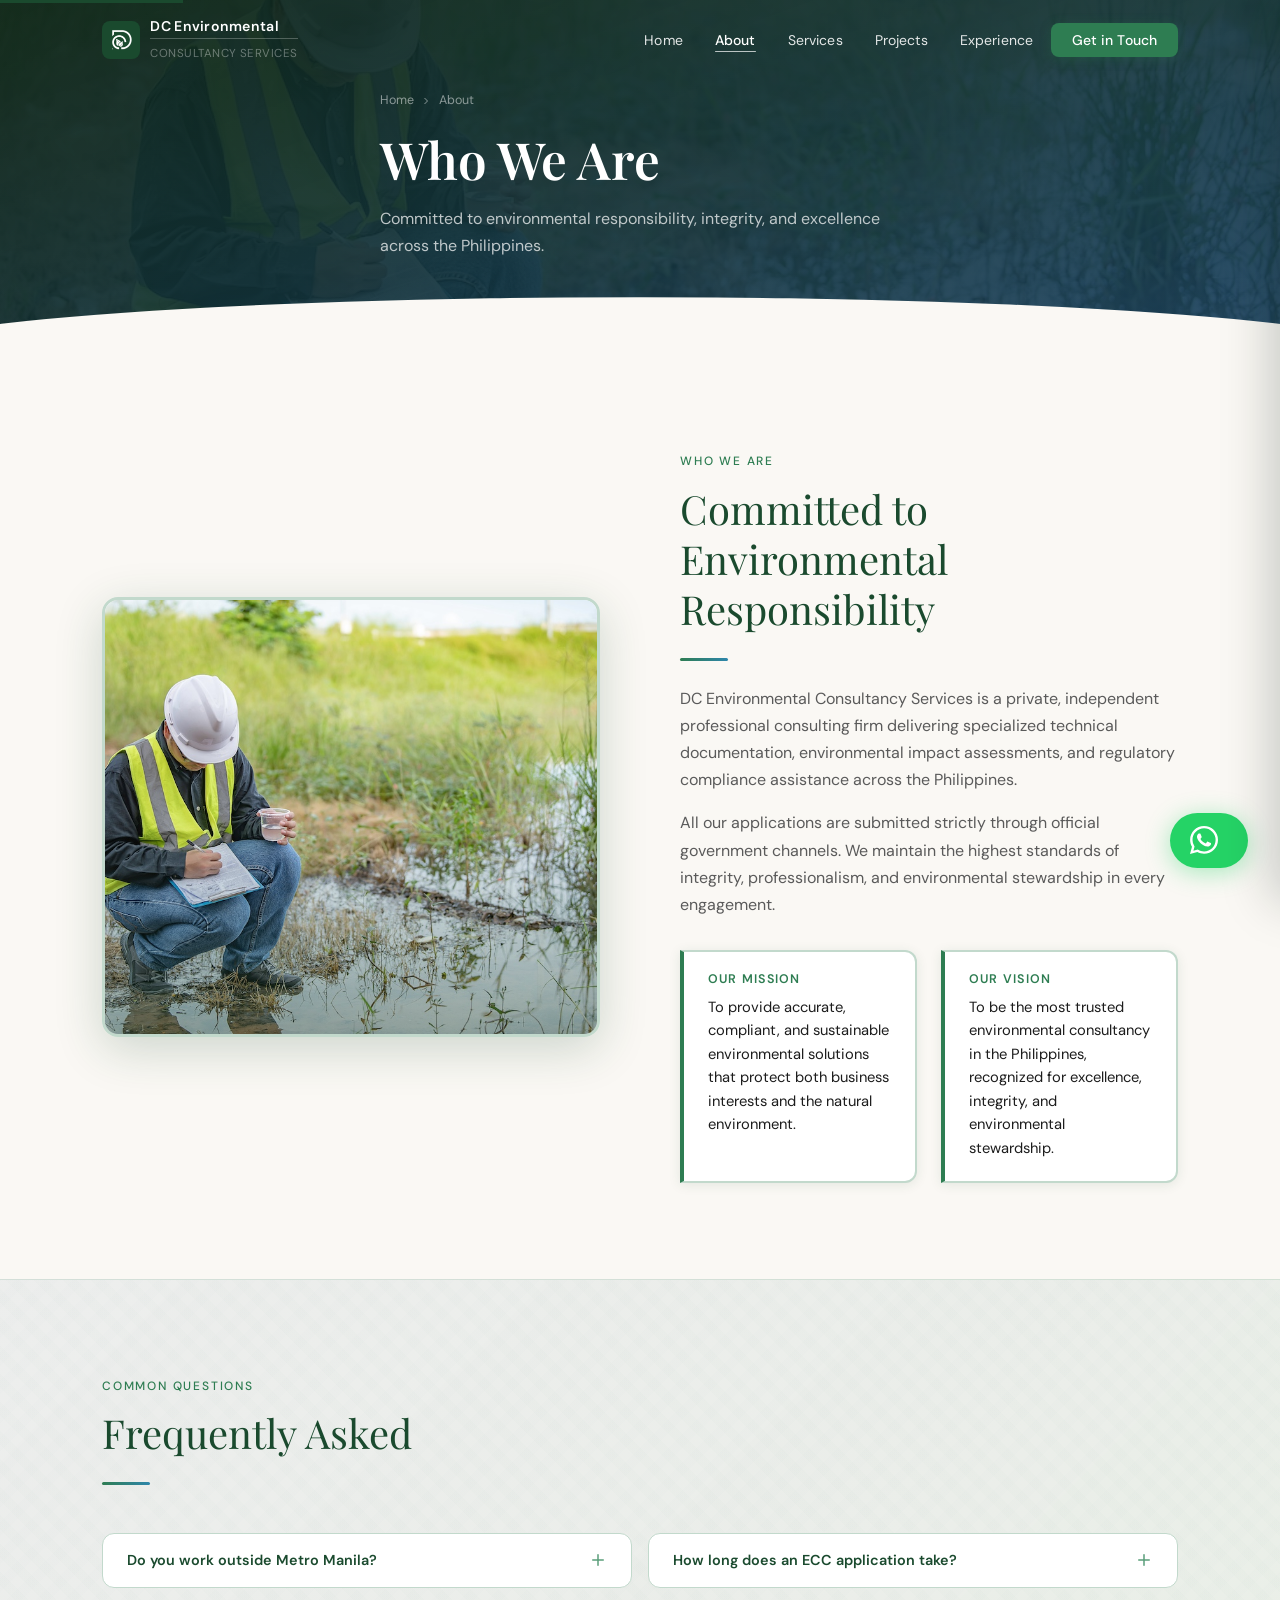
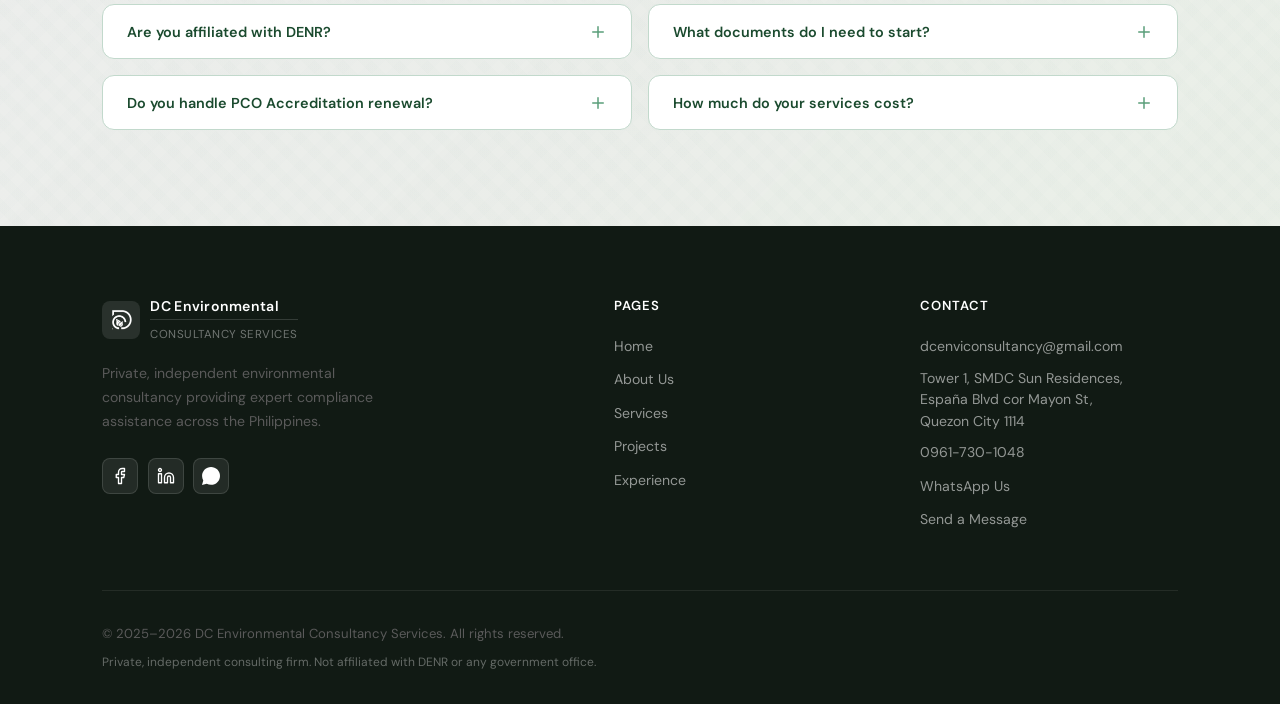
==== commit 99ba9424: "Update about.html" ====
--- a/about.html
+++ b/about.html
@@ -4,7 +4,7 @@
 <meta charset="UTF-8">
 <meta name="viewport" content="width=device-width, initial-scale=1.0">
 <meta name="description" content="About DC Environmental Consultancy Services — our mission, vision, and commitment to environmental responsibility across the Philippines.">
-<link rel="icon" type="image/png" href="logonobg.ppg">
+<link rel="icon" type="image/png" href="logonobg.png">
 <link rel="apple-touch-icon" href="apple-touch-icon.png">
 <title>About Us | DC Environmental Consultancy Services</title>
 <link href="https://fonts.googleapis.com/css2?family=Playfair+Display:ital,wght@0,400;0,600;1,400&family=DM+Sans:wght@300;400;500&display=swap" rel="stylesheet">
@@ -107,10 +107,7 @@
           <img src="aboutsec.jpeg" alt="DC Environmental team at work" class="about-img" loading="lazy">
           <div class="about-img-overlay"></div>
         </div>
-        <div class="about-badge">
-          <strong>DENR</strong>
-          <span>Compliant Processes</span>
-        </div>
+        
       </div>
       <div class="about-content fade-in">
         <div class="section-label">Who We Are</div>
--- a/style.css
+++ b/style.css
@@ -1,5 +1,6 @@
 /* ══════════════════════════════════════════
    DC Environmental Consultancy — style.css
+   Complete consolidated stylesheet (includes experience page)
    ══════════════════════════════════════════ */
 
 /* ── Variables ── */
@@ -51,7 +52,6 @@
 /* ── Layout Helpers ── */
 .skip-to-content {
   position: absolute; top: -40px; left: 0;
-  background: var(--forest); color: var(--white);
   padding: 0.5rem 1rem; text-decoration: none; z-index: 10000;
 }
 .skip-to-content:focus { top: 0; }
@@ -121,7 +121,7 @@
 body.cursor-tab #cursor-ring { border-color: var(--sky); width: 26px; height: 26px; }
 
 /* ════════════════════════════════
-   MODERN NAVBAR — Glassmorphism
+   NAVBAR
    ════════════════════════════════ */
 .navbar {
   position: fixed; top: 0; left: 0; right: 0; z-index: 1000;
@@ -137,48 +137,48 @@
 }
 .navbar .container { display: flex; align-items: center; justify-content: space-between; }
 
-/* Logo */
-.logo { display: flex; align-items: center; gap: 0.65rem; }
+/* ── Logo ── */
+.logo { display: flex; align-items: center; gap: 0.75rem; }
 .logo-mark {
-  width: 38px; height: 38px; border-radius: 8px;
+    width: 44px; height: 44px;
+  /* Match the SVG size from index.html */
   background: var(--forest);
   display: flex; align-items: center; justify-content: center; flex-shrink: 0;
-  overflow: hidden; transition: transform 0.3s ease, box-shadow 0.3s ease;
-}
-.navbar.scrolled .logo-mark {
-  background: transparent;
-}
-
+  overflow: hidden; transition: transform 0.3s ease, box-shadow 0.3s ease, background 0.3s ease;
+}
+.navbar.scrolled .logo-mark { background: transparent; }
 .logo:hover .logo-mark { transform: scale(1.08) rotate(-3deg); box-shadow: 0 4px 16px rgba(26,74,46,0.35); }
-.logo-mark img { 
-  width: 100%; 
-  height: 100%; 
-  object-fit: contain; 
-  padding: 4px;
+.navbar.scrolled .logo-mark img { filter: none; }
+.logo-mark img {
+  width: 100%; height: 100%; object-fit: contain; padding: 4px;
   filter: brightness(0) invert(1);
 }
-.footer-brand .logo-mark img {
-  filter: brightness(0) invert(1);
-}
-.navbar.scrolled .logo-mark img {
-  filter: none;
-}
+
+/* ── Logo text ── */
 .logo-text { line-height: 1.2; }
 .logo-text strong {
   display: block; font-family: 'Playfair Display', serif;
-  font-weight: 600; font-size: 1rem; letter-spacing: 0.03em;
-  transition: color var(--transition);
-}
-.logo-text span { 
-  font-size: 0.76rem; letter-spacing: 0.08em; 
-  transition: color var(--transition); 
+  font-weight: 600; font-size: 24px; letter-spacing: 0.005em;
+  line-height: 1.15; transition: color var(--transition);
+}
+.logo-text strong::after {
+  content: '';
+  display: block; width: 100%; height: 0.5px;
+  background: rgba(255,255,255,0.25); margin: 4px 0;
+}
+.navbar.scrolled .logo-text strong::after { background: rgba(26,74,46,0.2); }
+.logo-text span {
+  font-family: 'DM Sans', sans-serif;
+  font-size: 10px; letter-spacing: 0.18em;
+  text-transform: uppercase; font-weight: 400;
+  opacity: 0.55; transition: color var(--transition);
 }
 .navbar:not(.scrolled) .logo-text strong { color: var(--white); }
-.navbar:not(.scrolled) .logo-text span  { color: rgba(255,255,255,0.65); }
+.navbar:not(.scrolled) .logo-text span   { color: rgba(255,255,255,0.65); }
 .navbar.scrolled .logo-text strong { color: var(--forest); }
-.navbar.scrolled .logo-text span  { color: var(--gray); }
-
-/* Nav links */
+.navbar.scrolled .logo-text span   { color: var(--gray); opacity: 1; }
+
+/* ── Nav links ── */
 .nav-links { display: flex; align-items: center; gap: 0.2rem; }
 .nav-item {
   font-size: 0.875rem; font-weight: 400; letter-spacing: 0.01em;
@@ -193,28 +193,34 @@
 }
 .nav-item:hover::after, .nav-item.active-link::after { left: 0.9rem; right: 0.9rem; }
 .navbar:not(.scrolled) .nav-item { color: rgba(255,255,255,0.88); }
-.navbar.scrolled .nav-item      { color: var(--charcoal); }
+.navbar:not(.scrolled) .nav-item::after { background: rgba(255,255,255,0.7); }
+.navbar:not(.scrolled) .nav-item:hover { color: white; }
+.navbar:not(.scrolled) .nav-item.active-link { color: white; }
+.navbar.scrolled .nav-item { color: var(--charcoal); }
 .navbar.scrolled .nav-item:hover { color: var(--leaf); }
-.navbar:not(.scrolled) .nav-item:hover { color: white; }
-.navbar:not(.scrolled) .nav-item::after { background: rgba(255,255,255,0.7); }
+.navbar.scrolled .nav-item.active-link { color: var(--leaf); }
 .nav-item.active-link { font-weight: 500; }
-.navbar.scrolled .nav-item.active-link { color: var(--leaf); }
-.navbar:not(.scrolled) .nav-item.active-link { color: white; }
-
-/* CTA nav button */
+
+/* ── CTA button ── */
 .nav-cta {
   padding: 0.5rem 1.3rem !important;
   background: var(--leaf) !important; color: var(--white) !important;
-  border-radius: 8px !important; font-weight: 500 !important;
-  font-size: 0.875rem !important;
-  box-shadow: 0 2px 12px rgba(46,125,82,0.28);
+  border-radius: 8px !important; font-weight: 500 !important; font-size: 0.875rem !important;
+  box-shadow: 0 2px 12px rgba(46,125,82,0.28); letter-spacing: 0.01em;
   transition: background var(--transition), transform var(--transition), box-shadow var(--transition) !important;
-  letter-spacing: 0.01em;
 }
 .nav-cta::after { display: none !important; }
 .nav-cta:hover { background: var(--forest) !important; transform: translateY(-1px); box-shadow: 0 4px 20px rgba(46,125,82,0.4) !important; }
-
-/* Hamburger */
+button.nav-cta {
+  padding: 0.5rem 1.3rem; background: var(--leaf); color: var(--white);
+  border-radius: 8px; font-family: 'DM Sans', sans-serif;
+  font-weight: 500; font-size: 0.875rem;
+  box-shadow: 0 2px 12px rgba(46,125,82,0.28); border: none; cursor: pointer;
+  transition: background var(--transition), transform var(--transition), box-shadow var(--transition);
+}
+button.nav-cta:hover { background: var(--forest); transform: translateY(-1px); box-shadow: 0 4px 20px rgba(46,125,82,0.4); }
+
+/* ── Hamburger ── */
 .hamburger { display: none; flex-direction: column; gap: 5px; padding: 6px; }
 .hamburger span { display: block; width: 22px; height: 2px; background: var(--white); border-radius: 2px; transition: var(--transition); }
 .navbar.scrolled .hamburger span { background: var(--charcoal); }
@@ -226,14 +232,10 @@
    HERO + CAROUSEL
    ════════════════════════════════ */
 .hero {
-  min-height: 88vh;
-  position: relative;
+  min-height: 88vh; position: relative;
   display: flex; align-items: center;
-  padding-top: 80px;
-  overflow: hidden;
-}
-
-/* Carousel background */
+  padding-top: 80px; overflow: hidden;
+}
 .carousel-bg { position: absolute; inset: 0; z-index: 0; }
 .carousel-slide {
   position: absolute; inset: 0;
@@ -245,12 +247,9 @@
   position: absolute; inset: 0;
   background: linear-gradient(160deg, rgba(26,74,46,0.82) 0%, rgba(27,79,114,0.72) 60%, rgba(26,74,46,0.65) 100%);
 }
-
-/* Carousel dots */
 .carousel-dots {
   position: absolute; bottom: 2.5rem; left: 50%;
-  transform: translateX(-50%);
-  display: flex; gap: 0.5rem; z-index: 10;
+  transform: translateX(-50%); display: flex; gap: 0.5rem; z-index: 10;
 }
 .dot {
   width: 7px; height: 7px; border-radius: 50%;
@@ -258,12 +257,9 @@
   transition: background var(--transition), width var(--transition); cursor: none;
 }
 .dot.active { background: var(--white); width: 22px; border-radius: 4px; }
-
-/* Carousel arrows */
 .carousel-arrow {
   display: none; position: absolute; top: 50%; z-index: 10;
-  transform: translateY(-50%);
-  width: 44px; height: 44px;
+  transform: translateY(-50%); width: 44px; height: 44px;
   background: rgba(255,255,255,0.12); border: 1px solid rgba(255,255,255,0.22);
   border-radius: 50%; backdrop-filter: blur(8px);
   align-items: center; justify-content: center; color: white;
@@ -273,8 +269,6 @@
 .carousel-arrow svg { width: 18px; height: 18px; flex-shrink: 0; }
 .carousel-arrow--prev { left: 1.5rem; }
 .carousel-arrow--next { right: 1.5rem; }
-
-/* Carousel caption */
 .carousel-caption {
   position: absolute; bottom: 5rem; left: 50%; transform: translateX(-50%);
   z-index: 10; text-align: center; pointer-events: none;
@@ -286,32 +280,21 @@
   font-size: 0.78rem; letter-spacing: 0.1em; text-transform: uppercase;
   padding: 0.35rem 1rem; border-radius: 100px; transition: opacity 0.4s ease;
 }
-
-/* Wave bottom */
 .hero::before {
   content: ''; position: absolute; bottom: -2px; left: 0; right: 0; height: 80px;
   background: var(--cream); clip-path: ellipse(60% 100% at 50% 100%); z-index: 2;
 }
-
-/* Hero layout */
 .hero-container {
   position: relative; z-index: 3;
   display: grid; grid-template-columns: 1fr; gap: 0;
   align-items: center; max-width: 760px;
 }
-
-/* Hero content — NO background, NO border, NO backdrop */
 .hero-content {
-  background: none !important;
-  border: none !important;
-  backdrop-filter: none !important;
-  -webkit-backdrop-filter: none !important;
-  box-shadow: none !important;
-  padding: 0 !important;
-  border-radius: 0 !important;
-  text-align: left;
-}
-
+  background: none !important; border: none !important;
+  backdrop-filter: none !important; -webkit-backdrop-filter: none !important;
+  box-shadow: none !important; padding: 0 !important;
+  border-radius: 0 !important; text-align: left;
+}
 .hero-badge {
   display: inline-flex; align-items: center; gap: 0.5rem;
   background: rgba(255,255,255,0.12); border: 1px solid rgba(255,255,255,0.25);
@@ -319,29 +302,19 @@
   font-size: 0.78rem; letter-spacing: 0.08em; text-transform: uppercase;
   padding: 0.35rem 1rem; margin-bottom: 1.5rem;
 }
-
 .hero h1 {
-  color: var(--white);
-  font-size: clamp(1.9rem, 4vw, 3rem);
-  margin-bottom: 1.25rem;
-  text-transform: none;
-  letter-spacing: normal;
+  color: var(--white); font-size: clamp(1.9rem, 4vw, 3rem);
+  margin-bottom: 1.25rem; text-transform: none; letter-spacing: normal;
 }
 .hero h1 em { font-style: italic; color: var(--mist); }
-
 .hero-desc {
-  color: rgba(255,255,255,0.82);
-  font-size: 1.05rem;
-  max-width: 520px;
-  margin-bottom: 2.25rem;
-  text-transform: none !important;
-  letter-spacing: normal !important;
-  line-height: 1.7;
-}
-
+  color: rgba(255,255,255,0.82); font-size: 1.05rem;
+  max-width: 520px; margin-bottom: 2.25rem;
+  text-transform: none !important; letter-spacing: normal !important; line-height: 1.7;
+}
 .hero-actions { display: flex; align-items: center; gap: 1.2rem; flex-wrap: wrap; }
 
-/* Buttons */
+/* ── Buttons ── */
 .btn-primary {
   display: inline-flex; align-items: center; gap: 0.5rem;
   background: var(--leaf); color: var(--white);
@@ -351,6 +324,7 @@
   box-shadow: 0 4px 20px rgba(46,125,82,0.35);
 }
 .btn-primary:hover { background: var(--forest); transform: translateY(-2px); box-shadow: 0 8px 28px rgba(46,125,82,0.45); }
+button.btn-primary { border: none; cursor: pointer; font-family: 'DM Sans', sans-serif; }
 
 .btn-outline {
   display: inline-flex; align-items: center; gap: 0.5rem;
@@ -361,15 +335,14 @@
 }
 .btn-outline:hover { background: rgba(255,255,255,0.12); border-color: rgba(255,255,255,0.80); }
 
-/* Hero cards (right column) */
+/* ── Hero cards ── */
 .hero-visual { position: relative; }
 .hero-cards { display: grid; gap: 1rem; }
 .hero-card {
   background: rgba(255,255,255,0.10); backdrop-filter: blur(10px);
   border: 1px solid rgba(255,255,255,0.22); border-radius: var(--radius);
   padding: 1.2rem 1.5rem; display: flex; align-items: center; gap: 1rem;
-  color: var(--white);
-  animation: floatCard 6s ease-in-out infinite;
+  color: var(--white); animation: floatCard 6s ease-in-out infinite;
   transition: border-color var(--transition), background var(--transition);
 }
 .hero-card:hover { background: rgba(255,255,255,0.16); border-color: rgba(255,255,255,0.45); }
@@ -390,8 +363,7 @@
 .about-grid { display: grid; grid-template-columns: 1fr 1fr; gap: 5rem; align-items: center; }
 .about-visual { position: relative; }
 .about-img-wrap {
-  border-radius: 16px; overflow: hidden;
-  height: 440px; position: relative;
+  border-radius: 16px; overflow: hidden; height: 440px; position: relative;
   border: 3px solid var(--border); box-shadow: var(--shadow-lg);
 }
 .about-img { width: 100%; height: 100%; object-fit: cover; transition: transform 0.6s ease; }
@@ -409,7 +381,6 @@
 }
 .about-badge strong { display: block; font-family: 'Playfair Display', serif; font-size: 1.5rem; color: var(--forest); }
 .about-badge span   { font-size: 0.78rem; color: var(--gray); }
-
 .mission-vision { display: grid; grid-template-columns: 1fr 1fr; gap: 1.5rem; margin-top: 2rem; }
 .mv-card {
   background: var(--white); border: 2px solid var(--border);
@@ -431,8 +402,7 @@
    ════════════════════════════════ */
 .services-header {
   display: flex; justify-content: space-between;
-  align-items: flex-end; margin-bottom: 3.5rem;
-  flex-wrap: wrap; gap: 1rem;
+  align-items: flex-end; margin-bottom: 3.5rem; flex-wrap: wrap; gap: 1rem;
 }
 .services-tabs { display: flex; gap: 0.5rem; flex-wrap: wrap; }
 .tab-btn {
@@ -444,12 +414,8 @@
   background: var(--forest); color: var(--white);
   border-color: var(--forest); box-shadow: 0 4px 16px rgba(26,74,46,0.25);
 }
-
 .services-panel { display: none; }
-.services-panel.active {
-  display: grid; grid-template-columns: repeat(auto-fit, minmax(280px, 1fr)); gap: 1.5rem;
-}
-
+.services-panel.active { display: grid; grid-template-columns: repeat(auto-fit, minmax(280px, 1fr)); gap: 1.5rem; }
 .service-card {
   background: linear-gradient(135deg, rgba(200,221,209,0.15) 0%, rgba(46,125,82,0.08) 100%);
   border-radius: var(--radius); border: 2px solid var(--border);
@@ -462,7 +428,6 @@
   background: linear-gradient(90deg, var(--leaf), var(--water)); opacity: 0.8;
 }
 .service-card:hover { box-shadow: var(--shadow-lg); border-color: var(--sage); transform: translateY(-6px); }
-
 .service-card-img { display: none; height: 150px; position: relative; overflow: hidden; background: var(--light); }
 .service-card-img img { width: 100%; height: 100%; object-fit: cover; transition: transform 0.5s ease; }
 .service-card:hover .service-card-img img { transform: scale(1.08); }
@@ -472,7 +437,6 @@
   transition: opacity var(--transition);
 }
 .service-card:hover .service-card-img-overlay { opacity: 0.6; }
-
 .service-card-body-wrap { padding: 1.5rem 1.75rem 1.75rem; }
 .service-icon {
   display: flex; align-items: center; justify-content: center;
@@ -521,15 +485,14 @@
   position: absolute; top: 1rem; left: 1rem;
   background: rgba(26,74,46,0.9); color: white;
   border-radius: 6px; padding: 0.25rem 0.7rem;
-  font-size: 0.72rem; font-weight: 500; letter-spacing: 0.05em;
-  backdrop-filter: blur(4px);
+  font-size: 0.72rem; font-weight: 500; letter-spacing: 0.05em; backdrop-filter: blur(4px);
 }
 .project-body { padding: 1.5rem; }
 .project-body h3 { font-size: 1rem; color: var(--forest); margin-bottom: 0.5rem; }
 .project-body p  { font-size: 0.88rem; }
 
 /* ════════════════════════════════
-   CONTACT
+   CONTACT FORM
    ════════════════════════════════ */
 .contact-grid { display: grid; grid-template-columns: 1fr 1.6fr; gap: 4rem; align-items: start; }
 .contact-info { display: flex; flex-direction: column; gap: 1.25rem; }
@@ -549,7 +512,6 @@
   color: var(--forest); margin-bottom: 0.15rem;
 }
 .contact-item span { font-size: 0.9rem; color: var(--charcoal); }
-
 .contact-form {
   background: var(--white); border-radius: 14px;
   padding: 2rem 2.25rem; border: 1.5px solid var(--border); box-shadow: var(--shadow-sm);
@@ -619,7 +581,6 @@
   color: var(--forest); text-transform: uppercase; letter-spacing: 0.05em; margin-bottom: 0.75rem;
 }
 .stat-card p { font-size: 0.85rem; color: var(--gray); line-height: 1.6; }
-
 .clients-list { display: grid; grid-template-columns: repeat(auto-fit, minmax(280px, 1fr)); gap: 2rem; }
 .client-category {
   background: linear-gradient(135deg, rgba(46,125,82,0.06) 0%, rgba(200,221,209,0.1) 100%);
@@ -716,17 +677,17 @@
    FOOTER
    ════════════════════════════════ */
 footer { background: #111a14; color: rgba(255,255,255,0.60); padding: 4.5rem 0 2rem; }
-.footer-grid { 
-  display: grid; 
-  grid-template-columns: 1.8fr 1fr 1fr; 
-  gap: 3rem; 
-  margin-bottom: 3rem;
-  align-items: start;
-}
-.footer-brand .logo { margin-bottom: 1.25rem; }
+.footer-grid {
+  display: grid; grid-template-columns: 1.8fr 1fr 1fr;
+  gap: 3rem; margin-bottom: 3rem; align-items: start;
+}
+.footer-brand .logo { display: flex; align-items: center; gap: 0.65rem; margin-bottom: 1rem; }
+.footer-brand .logo-mark { background: rgba(255,255,255,0.1); }
+.footer-brand .logo-mark img { filter: brightness(0) invert(1); }
 .footer-brand .logo-text strong { color: var(--white); }
-.footer-brand .logo-text span   { color: rgba(255,255,255,0.40); }
-.footer-brand > p { font-size: 0.88rem; line-height: 1.7; max-width: 280px; }
+.footer-brand .logo-text span   { color: rgba(255,255,255,0.40); opacity: 1; }
+.footer-brand .logo-text strong::after { background: rgba(255,255,255,0.15); }
+.footer-brand > p { font-size: 0.88rem; line-height: 1.7; max-width: 280px; margin-top: 1rem; }
 .social-links { display: flex; gap: 0.6rem; margin-top: 1.5rem; }
 .social-link {
   width: 36px; height: 36px; border-radius: 8px;
@@ -735,15 +696,21 @@
   transition: background var(--transition), border-color var(--transition), transform var(--transition);
 }
 .social-link:hover { background: var(--leaf); border-color: var(--leaf); transform: translateY(-2px); }
-.footer-col h4 { font-family: 'DM Sans', sans-serif; font-size: 0.82rem; font-weight: 600; letter-spacing: 0.08em; text-transform: uppercase; color: var(--white); margin-bottom: 1.25rem; }
-.footer-col a { display: block; font-size: 0.88rem; color: rgba(255,255,255,0.55); margin-bottom: 0.6rem; transition: color var(--transition), padding-left var(--transition); }
+.footer-col h4 {
+  font-family: 'DM Sans', sans-serif; font-size: 0.82rem; font-weight: 600;
+  letter-spacing: 0.08em; text-transform: uppercase; color: var(--white); margin-bottom: 1.25rem;
+}
+.footer-col a {
+  display: block; font-size: 0.88rem; color: rgba(255,255,255,0.55);
+  margin-bottom: 0.6rem; transition: color var(--transition), padding-left var(--transition);
+}
 .footer-col a:hover { color: var(--sage); padding-left: 4px; }
 .footer-bottom { border-top: 1px solid rgba(255,255,255,0.08); padding-top: 2rem; display: flex; flex-direction: column; gap: 0.5rem; }
 .footer-bottom p { font-size: 0.82rem; }
 .disclaimer { color: rgba(255,255,255,0.35) !important; font-size: 0.75rem !important; line-height: 1.6; }
 
 /* ════════════════════════════════
-   WHATSAPP FLOAT BUTTON
+   WHATSAPP FLOAT
    ════════════════════════════════ */
 .whatsapp-float {
   position: fixed; bottom: 2rem; right: 2rem; z-index: 900;
@@ -849,19 +816,9 @@
 .contact-modal .form-success p { font-size: 0.9rem; color: var(--gray); }
 body.modal-open { overflow: hidden; }
 
-/* Navbar button style for modal trigger */
-button.nav-cta {
-  padding: 0.5rem 1.3rem; background: var(--leaf); color: var(--white);
-  border-radius: 8px; font-family: 'DM Sans', sans-serif;
-  font-weight: 500; font-size: 0.875rem;
-  box-shadow: 0 2px 12px rgba(46,125,82,0.28); border: none; cursor: pointer;
-  transition: background var(--transition), transform var(--transition), box-shadow var(--transition);
-}
-button.nav-cta:hover { background: var(--forest); transform: translateY(-1px); box-shadow: 0 4px 20px rgba(46,125,82,0.4); }
-button.btn-primary { border: none; cursor: pointer; font-family: 'DM Sans', sans-serif; }
-
-/* ════════════════════════════════
-   RESPONSIVE
+
+/* ════════════════════════════════
+   RESPONSIVE — shared
    ════════════════════════════════ */
 @media (max-width: 900px) {
   .hero-container { grid-template-columns: 1fr; gap: 2.5rem; }
@@ -875,6 +832,7 @@
   .how-it-works-grid::before { display: none; }
   .faq-grid { grid-template-columns: 1fr; }
 }
+
 
 @media (max-width: 768px) {
   .nav-links {
@@ -903,6 +861,7 @@
   .carousel-arrow { width: 36px; height: 36px; }
   .carousel-arrow--prev { left: 0.75rem; }
   .carousel-arrow--next { right: 0.75rem; }
+ 
 }
 
 @media (max-width: 480px) {
@@ -911,6 +870,7 @@
   .about-img-wrap { height: 300px; }
   .services-tabs { gap: 0.35rem; }
   .tab-btn { font-size: 0.78rem; padding: 0.4rem 0.8rem; }
+ 
 }
 
 @media (max-width: 600px) {
@@ -921,14 +881,24 @@
   .modal-body { padding: 1.25rem; }
 }
 
-
-.footer-brand .logo-mark {
-  background: rgba(255,255,255,0.1);
-}
-.footer-brand .logo {
-  display: flex;
-  align-items: center;
-  gap: 0.65rem;
-  margin-bottom: 1rem;
-}
-
+.hero--short {
+  min-height: 62vh;
+  padding-bottom: 5rem;
+}
+
+/* ── Breadcrumb (used inside .hero--short) ── */
+.hero-breadcrumb {
+  display: flex; align-items: center; gap: 0.4rem;
+  font-size: 0.78rem; color: rgba(255,255,255,0.55);
+  margin-bottom: 1.5rem; letter-spacing: 0.03em;
+}
+.hero-breadcrumb a { color: rgba(255,255,255,0.55); transition: color 0.2s; }
+.hero-breadcrumb a:hover { color: var(--mist); }
+.hero-breadcrumb svg { opacity: 0.4; }
+.hero-breadcrumb span { color: var(--mist); }
+
+/* ── Responsive tweaks for .hero--short ── */
+@media (max-width: 768px) {
+  .hero--short { min-height: 48vh; padding-bottom: 3rem; padding-top: 70px; }
+}
+
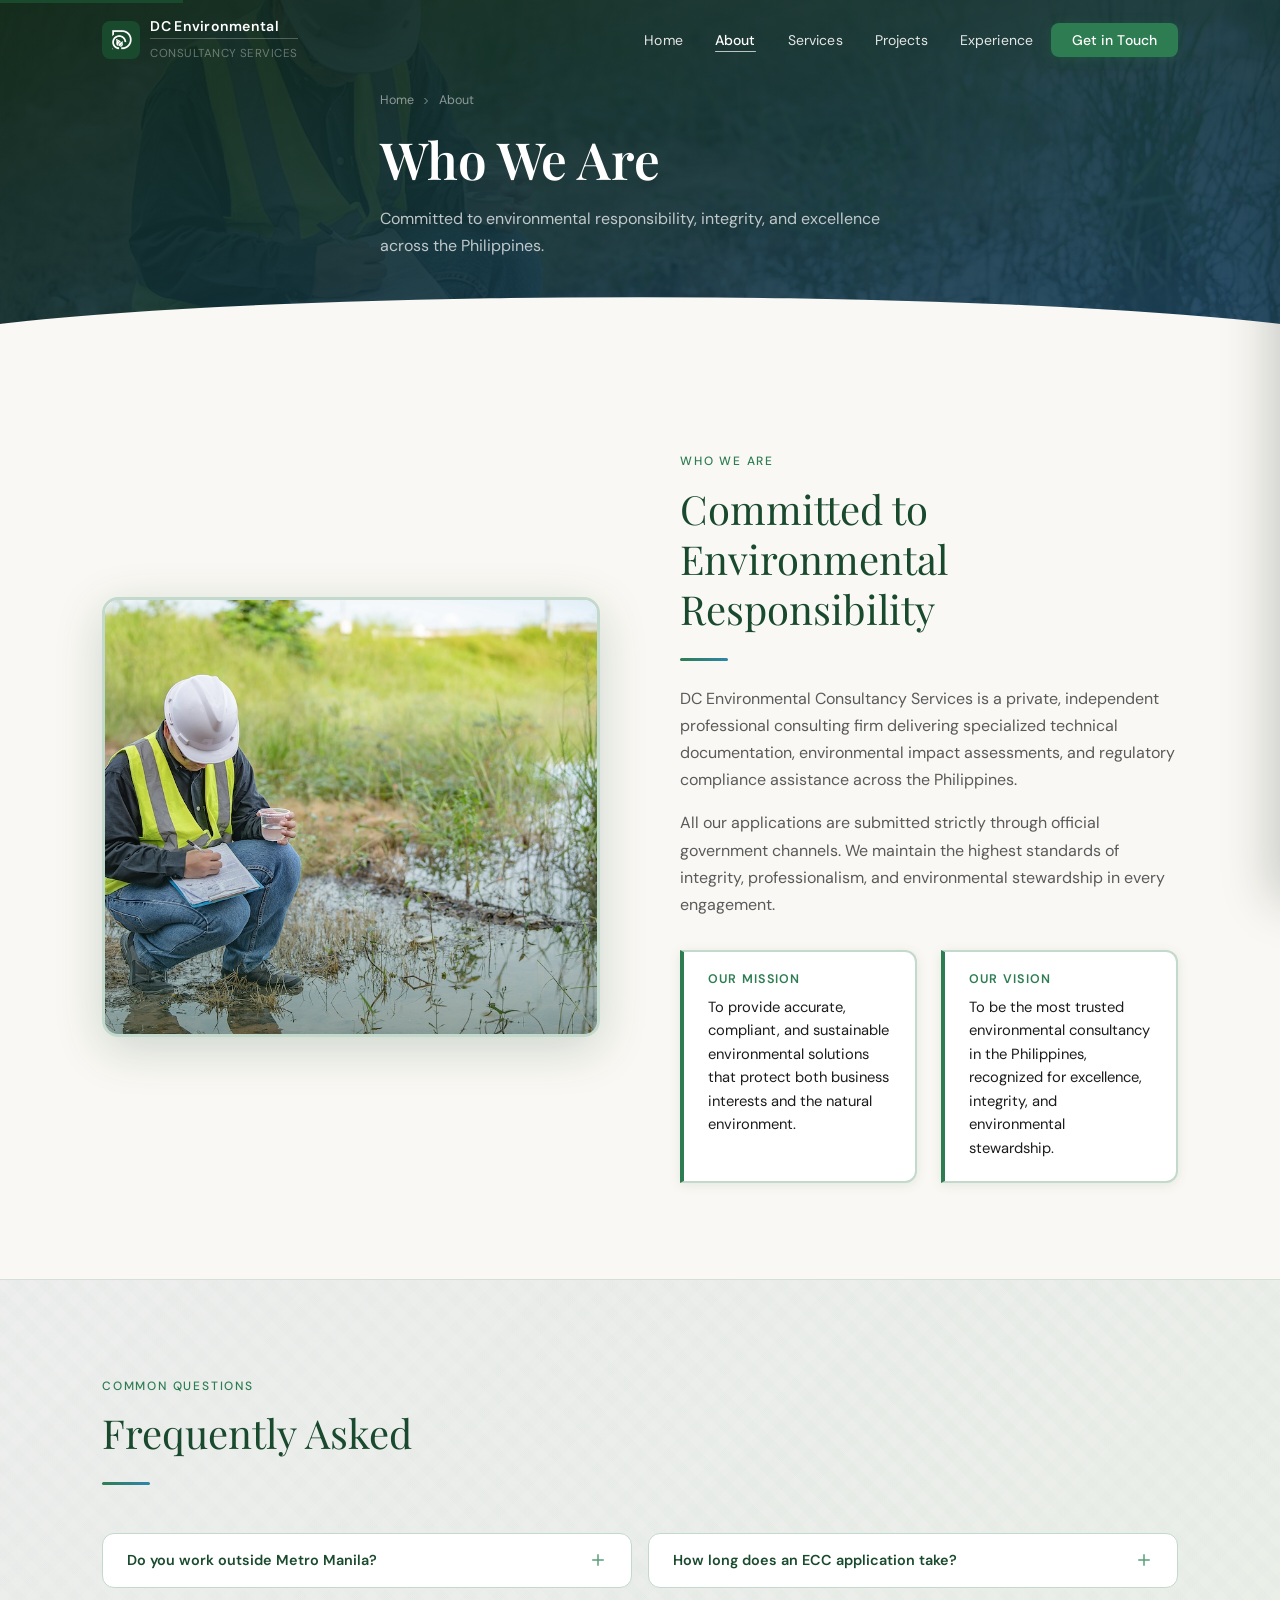
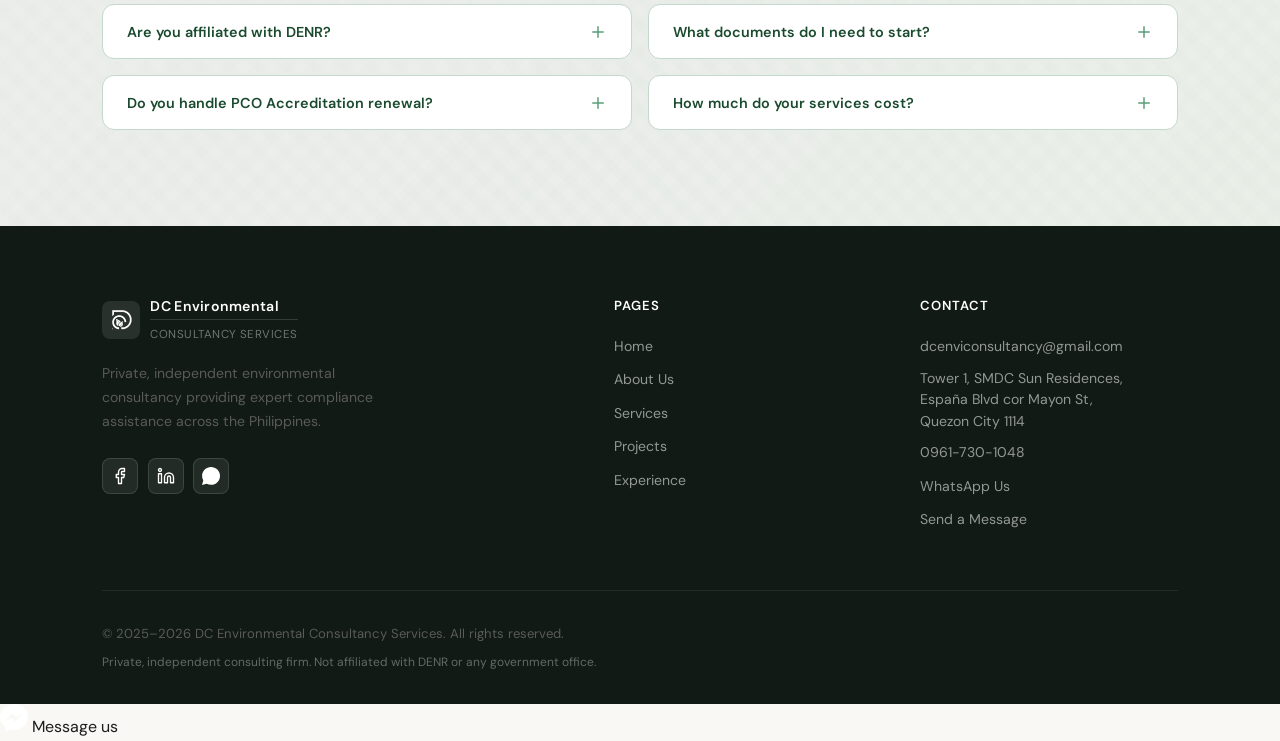
==== commit 6b67a491: "Update about.html" ====
--- a/about.html
+++ b/about.html
@@ -241,9 +241,12 @@
 </div>
 </footer>
 
-<a href="https://wa.me/639617301048" class="whatsapp-float" target="_blank" rel="noopener" aria-label="Chat on WhatsApp">
-  <svg viewBox="0 0 24 24" fill="white" width="28" height="28"><path d="M20.52 3.449C18.24 1.245 15.24 0 12.045 0 5.463 0 .104 5.334.101 11.893c0 2.096.549 4.14 1.595 5.945L0 24l6.335-1.652c1.746.943 3.71 1.444 5.71 1.444h.005c6.585 0 11.946-5.336 11.949-11.896 0-3.176-1.24-6.165-3.479-8.447zM12.045 21.785h-.004c-1.774 0-3.513-.474-5.03-1.37l-.361-.214-3.741.977.999-3.648-.235-.374a9.86 9.86 0 01-1.516-5.26c.001-5.45 4.436-9.884 9.892-9.884 2.64 0 5.122 1.03 6.988 2.898a9.825 9.825 0 012.893 6.994c-.003 5.45-4.437 9.881-9.885 9.881zm5.43-7.403c-.299-.149-1.768-.872-2.042-.972-.274-.099-.473-.149-.672.15-.199.298-.773.972-.947 1.17-.174.199-.349.224-.647.075-.299-.149-1.255-.463-2.39-1.475-.883-.788-1.48-1.761-1.654-2.059-.173-.297-.019-.458.131-.606.134-.133.298-.347.448-.521.151-.172.2-.296.3-.495.099-.198.05-.372-.025-.521-.075-.148-.672-1.62-.921-2.217-.242-.579-.487-.501-.672-.51l-.573-.01c-.198 0-.521.075-.795.373-.273.297-1.045 1.021-1.045 2.492s1.07 2.891 1.22 3.09c.149.198 2.095 3.2 5.076 4.487.709.306 1.263.489 1.694.625.712.227 1.36.195 1.872.118.571-.085 1.758-.719 2.006-1.413.248-.694.248-1.29.173-1.413-.074-.124-.272-.198-.571-.347z"/></svg>
-  <span>Chat with us</span>
+<!-- Facebook Messenger Float -->
+<a href="https://m.me/61554171736979" class="messenger-float" target="_blank" rel="noopener" aria-label="Chat on Facebook Messenger">
+  <svg viewBox="0 0 24 24" fill="white" width="28" height="28">
+    <path d="M12 0C5.373 0 0 4.974 0 11.111c0 3.498 1.744 6.614 4.469 8.652V24l4.088-2.242c1.092.301 2.246.464 3.443.464 6.627 0 12-4.974 12-11.111S18.627 0 12 0zm1.191 14.963l-3.055-3.26-5.963 3.26L10.732 8l3.131 3.26L19.752 8l-6.561 6.963z"/>
+  </svg>
+  <span>Message us</span>
 </a>
 
 <!-- ── Contact Modal ── -->
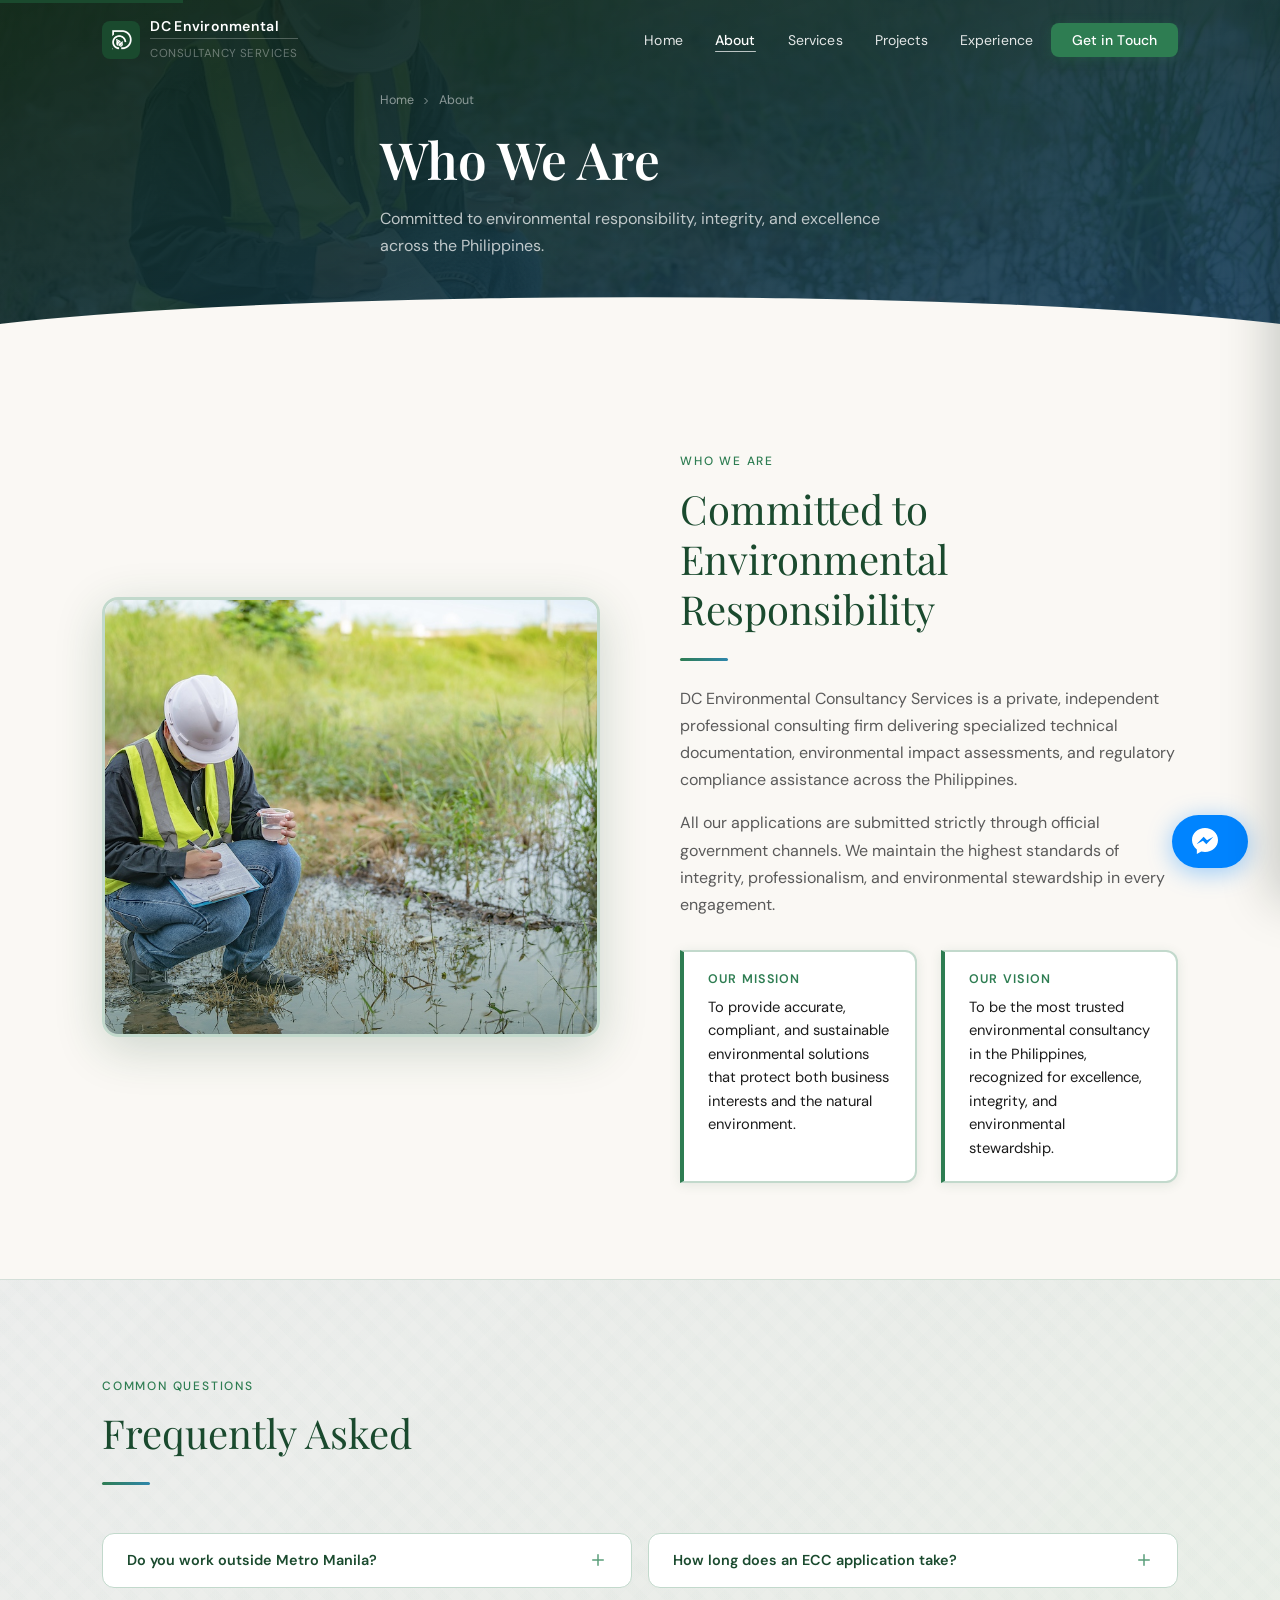
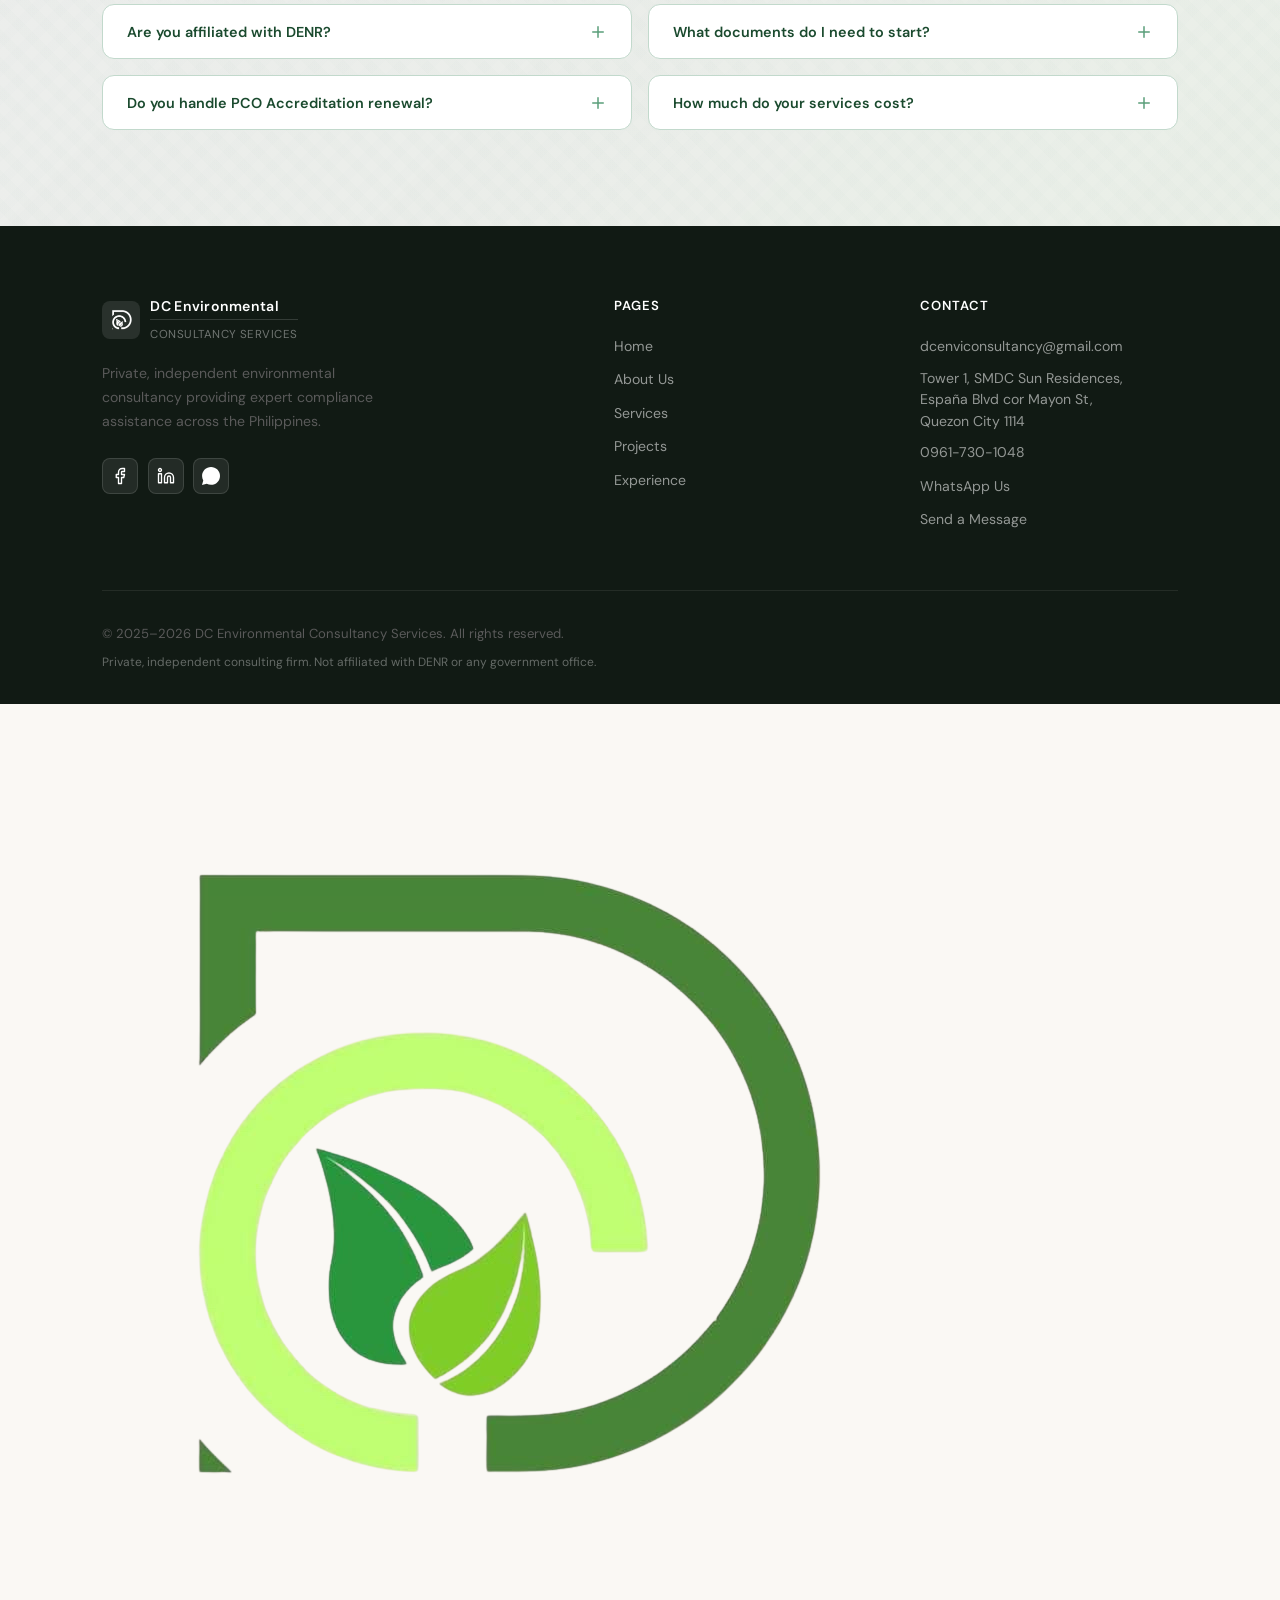
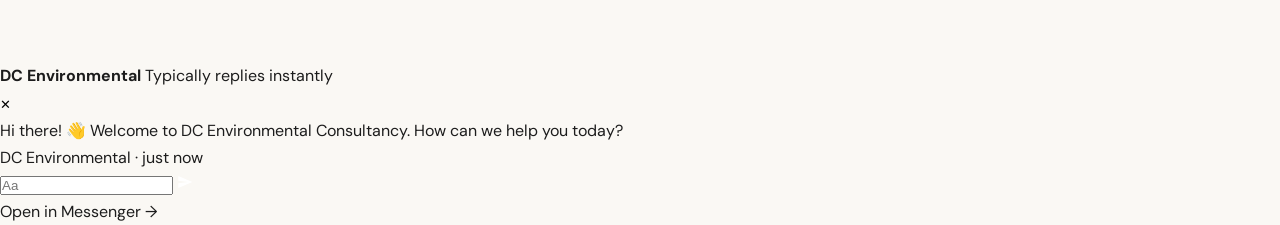
==== commit bfc2a85f: "Update about.html" ====
--- a/about.html
+++ b/about.html
@@ -241,13 +241,38 @@
 </div>
 </footer>
 
-<!-- Facebook Messenger Float -->
-<a href="https://m.me/61554171736979" class="messenger-float" target="_blank" rel="noopener" aria-label="Chat on Facebook Messenger">
-  <svg viewBox="0 0 24 24" fill="white" width="28" height="28">
-    <path d="M12 0C5.373 0 0 4.974 0 11.111c0 3.498 1.744 6.614 4.469 8.652V24l4.088-2.242c1.092.301 2.246.464 3.443.464 6.627 0 12-4.974 12-11.111S18.627 0 12 0zm1.191 14.963l-3.055-3.26-5.963 3.26L10.732 8l3.131 3.26L19.752 8l-6.561 6.963z"/>
-  </svg>
-  <span>Message us</span>
-</a>
+<!-- Messenger Chat Widget -->
+<div id="messengerWidget">
+  <div class="msgr-popup" id="messengerPopup">
+    <div class="msgr-header">
+      <div class="msgr-avatar">
+        <img src="logonobg.png" alt="DC Environmental">
+      </div>
+      <div class="msgr-info">
+        <strong>DC Environmental</strong>
+        <span>Typically replies instantly</span>
+      </div>
+      <button class="msgr-close" id="messengerClose" aria-label="Close chat">✕</button>
+    </div>
+    <div class="msgr-body">
+      <div class="msgr-bubble-wrap">
+        <div class="msgr-bubble">Hi there! 👋 Welcome to DC Environmental Consultancy. How can we help you today?</div>
+        <div class="msgr-bubble-time">DC Environmental · just now</div>
+      </div>
+    </div>
+    <div class="msgr-footer">
+      <input class="msgr-input" id="messengerInput" placeholder="Aa" type="text" />
+      <button class="msgr-send" id="messengerSend" aria-label="Send message">
+        <svg viewBox="0 0 24 24" fill="white" width="16" height="16"><path d="M2 21l21-9L2 3v7l15 2-15 2z"/></svg>
+      </button>
+    </div>
+    <a class="msgr-open-link" href="https://m.me/61554171736979" target="_blank" rel="noopener">Open in Messenger →</a>
+  </div>
+  <button class="messenger-float" id="messengerBtn" aria-label="Chat on Messenger">
+    <svg viewBox="0 0 24 24" fill="white" width="26" height="26"><path d="M12 0C5.373 0 0 4.974 0 11.111c0 3.498 1.744 6.614 4.469 8.652V24l4.088-2.242c1.092.301 2.246.464 3.443.464 6.627 0 12-4.974 12-11.111S18.627 0 12 0zm1.191 14.963l-3.055-3.26-5.963 3.26L10.732 8l3.131 3.26L19.752 8l-6.561 6.963z"/></svg>
+    <span>Message us</span>
+  </button>
+</div>
 
 <!-- ── Contact Modal ── -->
 <div class="modal-backdrop" id="modalBackdrop" onclick="closeContactModal()" aria-hidden="true"></div>
--- a/style.css
+++ b/style.css
@@ -712,16 +712,16 @@
 /* ════════════════════════════════
    WHATSAPP FLOAT
    ════════════════════════════════ */
-.whatsapp-float {
+.messenger-float {
   position: fixed; bottom: 2rem; right: 2rem; z-index: 900;
-  background: #25D366; color: white; border-radius: 50px;
+  background: #0084FF; color: white; border-radius: 50px;
   padding: 0.85rem 1.25rem; display: flex; align-items: center; gap: 0.6rem;
-  box-shadow: 0 4px 24px rgba(37,211,102,0.40); font-size: 0.88rem; font-weight: 600;
+  box-shadow: 0 4px 24px rgba(0,132,255,0.40); font-size: 0.88rem; font-weight: 600;
   transition: transform var(--transition), box-shadow var(--transition), border-radius var(--transition); overflow: hidden;
 }
-.whatsapp-float span { max-width: 0; overflow: hidden; white-space: nowrap; transition: max-width 0.4s ease, opacity 0.3s ease; opacity: 0; }
-.whatsapp-float:hover { transform: translateY(-3px); box-shadow: 0 8px 32px rgba(37,211,102,0.55); }
-.whatsapp-float:hover span { max-width: 100px; opacity: 1; }
+.messenger-float span { max-width: 0; overflow: hidden; white-space: nowrap; transition: max-width 0.4s ease, opacity 0.3s ease; opacity: 0; }
+.messenger-float:hover { transform: translateY(-3px); box-shadow: 0 8px 32px rgba(0,132,255,0.55); }
+.messenger-float:hover span { max-width: 100px; opacity: 1; }
 
 /* ════════════════════════════════
    CONTACT MODAL DRAWER
@@ -855,8 +855,8 @@
   .footer-grid { grid-template-columns: 1fr; }
   .services-header { flex-direction: column; align-items: flex-start; }
   .about-badge { bottom: -1rem; right: 0; }
-  .whatsapp-float span { display: none; }
-  .whatsapp-float { border-radius: 50%; padding: 1rem; }
+ .messenger-float span { display: none; }
+.messenger-float { border-radius: 50%; padding: 1rem; }
   .how-it-works-grid { grid-template-columns: 1fr; gap: 2rem; }
   .carousel-arrow { width: 36px; height: 36px; }
   .carousel-arrow--prev { left: 0.75rem; }
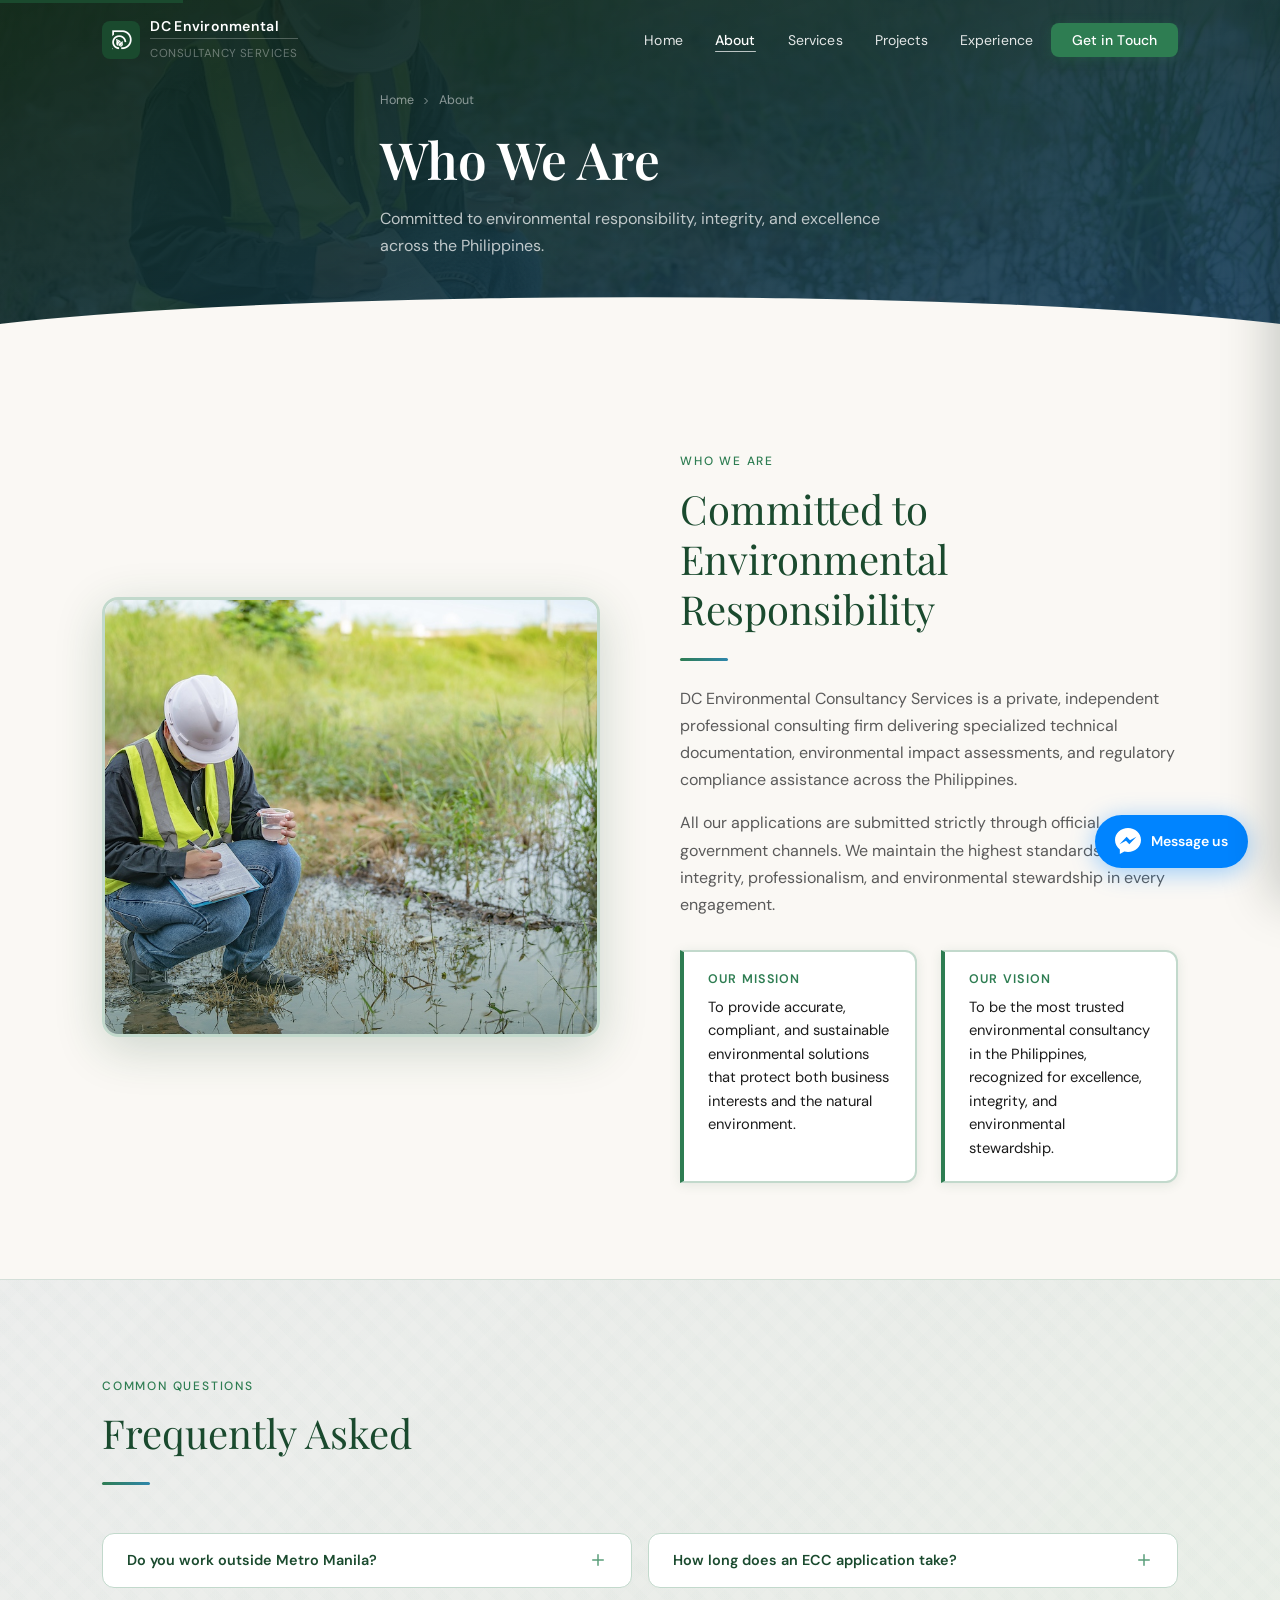
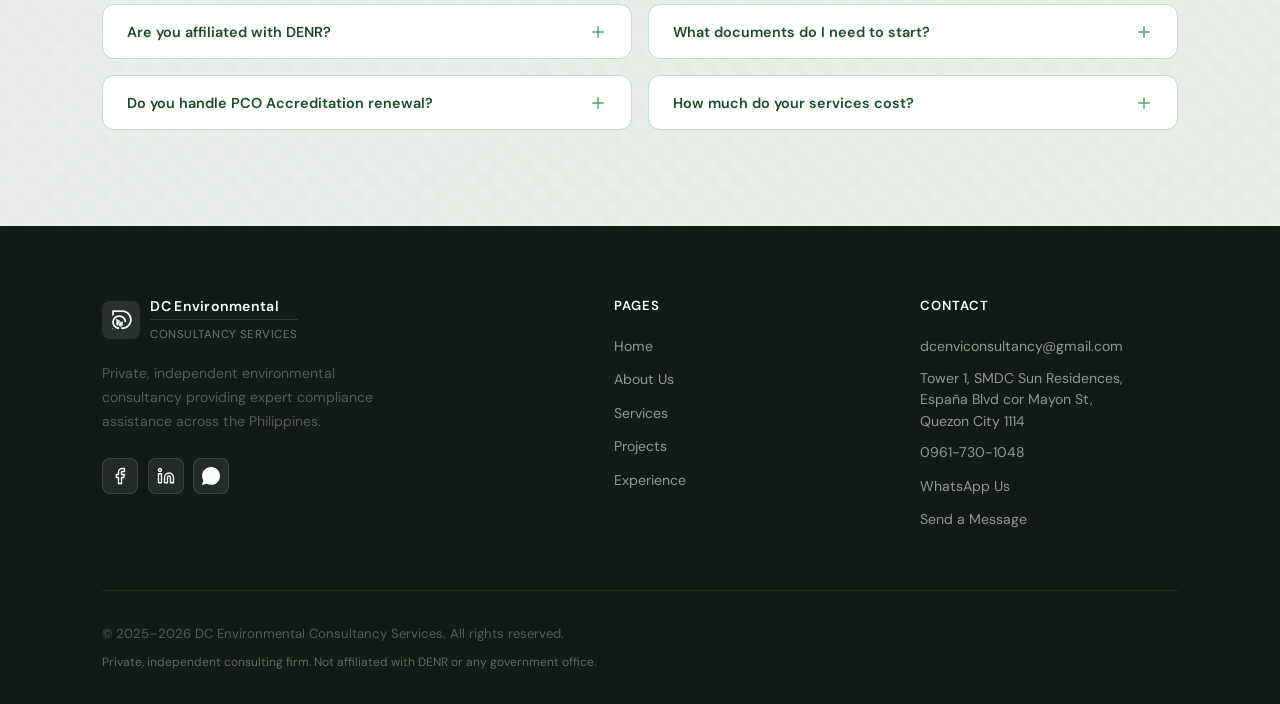
==== commit 11c5405b: "Update about.html" ====
--- a/about.html
+++ b/about.html
@@ -294,9 +294,11 @@
   </div>
   <div class="modal-body">
     <div class="modal-quick-links">
-      <a href="https://wa.me/639617301048" target="_blank" rel="noopener" class="modal-quick-btn modal-quick-wa">
-        <svg viewBox="0 0 24 24" fill="currentColor" width="20" height="20"><path d="M20.52 3.449C18.24 1.245 15.24 0 12.045 0 5.463 0 .104 5.334.101 11.893c0 2.096.549 4.14 1.595 5.945L0 24l6.335-1.652c1.746.943 3.71 1.444 5.71 1.444h.005c6.585 0 11.946-5.336 11.949-11.896 0-3.176-1.24-6.165-3.479-8.447z"/></svg>
-        WhatsApp Us
+      <a href="https://www.facebook.com/61554171736979" target="_blank" rel="noopener" class="modal-quick-btn modal-quick-wa" style="background:#1877F2;">
+  <svg viewBox="0 0 24 24" fill="white" width="20" height="20">
+    <path d="M18 2h-3a5 5 0 00-5 5v3H7v4h3v8h4v-8h3l1-4h-4V7a1 1 0 011-1h3z"/>
+  </svg>
+  Facebook Page
       </a>
       <a href="mailto:dcenviconsultancy@gmail.com" class="modal-quick-btn modal-quick-email">
         <svg viewBox="0 0 24 24" fill="none" stroke="currentColor" stroke-width="1.8" width="20" height="20"><path d="M4 4h16c1.1 0 2 .9 2 2v12c0 1.1-.9 2-2 2H4c-1.1 0-2-.9-2-2V6c0-1.1.9-2 2-2z"/><path d="M22 6l-10 7L2 6"/></svg>
--- a/style.css
+++ b/style.css
@@ -712,16 +712,34 @@
 /* ════════════════════════════════
    WHATSAPP FLOAT
    ════════════════════════════════ */
-.messenger-float {
-  position: fixed; bottom: 2rem; right: 2rem; z-index: 900;
-  background: #0084FF; color: white; border-radius: 50px;
-  padding: 0.85rem 1.25rem; display: flex; align-items: center; gap: 0.6rem;
-  box-shadow: 0 4px 24px rgba(0,132,255,0.40); font-size: 0.88rem; font-weight: 600;
-  transition: transform var(--transition), box-shadow var(--transition), border-radius var(--transition); overflow: hidden;
-}
-.messenger-float span { max-width: 0; overflow: hidden; white-space: nowrap; transition: max-width 0.4s ease, opacity 0.3s ease; opacity: 0; }
+#messengerWidget { position: fixed; bottom: 2rem; right: 2rem; z-index: 900; display: flex; flex-direction: column; align-items: flex-end; gap: 12px; }
+.messenger-float { background: #0084FF; color: white; border-radius: 50px; padding: 0.85rem 1.25rem; display: flex; align-items: center; gap: 0.6rem; box-shadow: 0 4px 24px rgba(0,132,255,0.40); font-size: 0.88rem; font-weight: 600; font-family: 'DM Sans', sans-serif; border: none; cursor: pointer; transition: transform var(--transition), box-shadow var(--transition); }
 .messenger-float:hover { transform: translateY(-3px); box-shadow: 0 8px 32px rgba(0,132,255,0.55); }
-.messenger-float:hover span { max-width: 100px; opacity: 1; }
+.messenger-float span { white-space: nowrap; }
+.msgr-popup { width: 320px; background: white; border-radius: 16px; overflow: hidden; box-shadow: 0 8px 40px rgba(0,0,0,0.18); transform-origin: bottom right; transition: transform 0.3s cubic-bezier(0.32,0,0.17,1), opacity 0.3s; }
+.msgr-popup.hidden { transform: scale(0.85) translateY(20px); opacity: 0; pointer-events: none; }
+.msgr-header { background: #0084FF; padding: 14px 16px; display: flex; align-items: center; gap: 10px; }
+.msgr-avatar { width: 40px; height: 40px; border-radius: 50%; background: white; overflow: hidden; flex-shrink: 0; display: flex; align-items: center; justify-content: center; }
+.msgr-avatar img { width: 100%; height: 100%; object-fit: contain; padding: 4px; }
+.msgr-info { flex: 1; }
+.msgr-info strong { display: block; color: white; font-size: 14px; font-weight: 600; }
+.msgr-info span { color: rgba(255,255,255,0.75); font-size: 11px; }
+.msgr-close { background: rgba(255,255,255,0.2); border: none; border-radius: 50%; width: 26px; height: 26px; color: white; font-size: 14px; cursor: pointer; display: flex; align-items: center; justify-content: center; transition: background var(--transition); }
+.msgr-close:hover { background: rgba(255,255,255,0.35); }
+.msgr-body { padding: 16px; background: #f0f2f5; min-height: 120px; display: flex; flex-direction: column; gap: 8px; }
+.msgr-bubble { background: white; border-radius: 18px 18px 18px 4px; padding: 10px 14px; font-size: 13px; color: #1c1e21; max-width: 88%; box-shadow: 0 1px 2px rgba(0,0,0,0.08); line-height: 1.5; font-family: 'DM Sans', sans-serif; }
+.msgr-bubble-time { font-size: 10px; color: #65676b; margin-top: 3px; padding-left: 4px; font-family: 'DM Sans', sans-serif; }
+.msgr-footer { padding: 10px 12px; background: white; border-top: 1px solid #e4e6ea; display: flex; align-items: center; gap: 8px; }
+.msgr-input { flex: 1; border: none; background: #f0f2f5; border-radius: 20px; padding: 8px 14px; font-size: 13px; outline: none; color: #1c1e21; font-family: 'DM Sans', sans-serif; }
+.msgr-send { background: #0084FF; border: none; border-radius: 50%; width: 32px; height: 32px; display: flex; align-items: center; justify-content: center; cursor: pointer; flex-shrink: 0; transition: background var(--transition); }
+.msgr-send:hover { background: #006acc; }
+.msgr-open-link { display: block; text-align: center; padding: 10px; background: #e7f3ff; color: #0084FF; font-size: 12px; font-weight: 600; text-decoration: none; border-top: 1px solid #dde7f0; font-family: 'DM Sans', sans-serif; transition: background var(--transition); }
+.msgr-open-link:hover { background: #d0e8ff; }
+@media (max-width: 768px) {
+  .messenger-float span { display: none; }
+  .messenger-float { border-radius: 50%; padding: 1rem; }
+  .msgr-popup { width: calc(100vw - 2rem); }
+}
 
 /* ════════════════════════════════
    CONTACT MODAL DRAWER
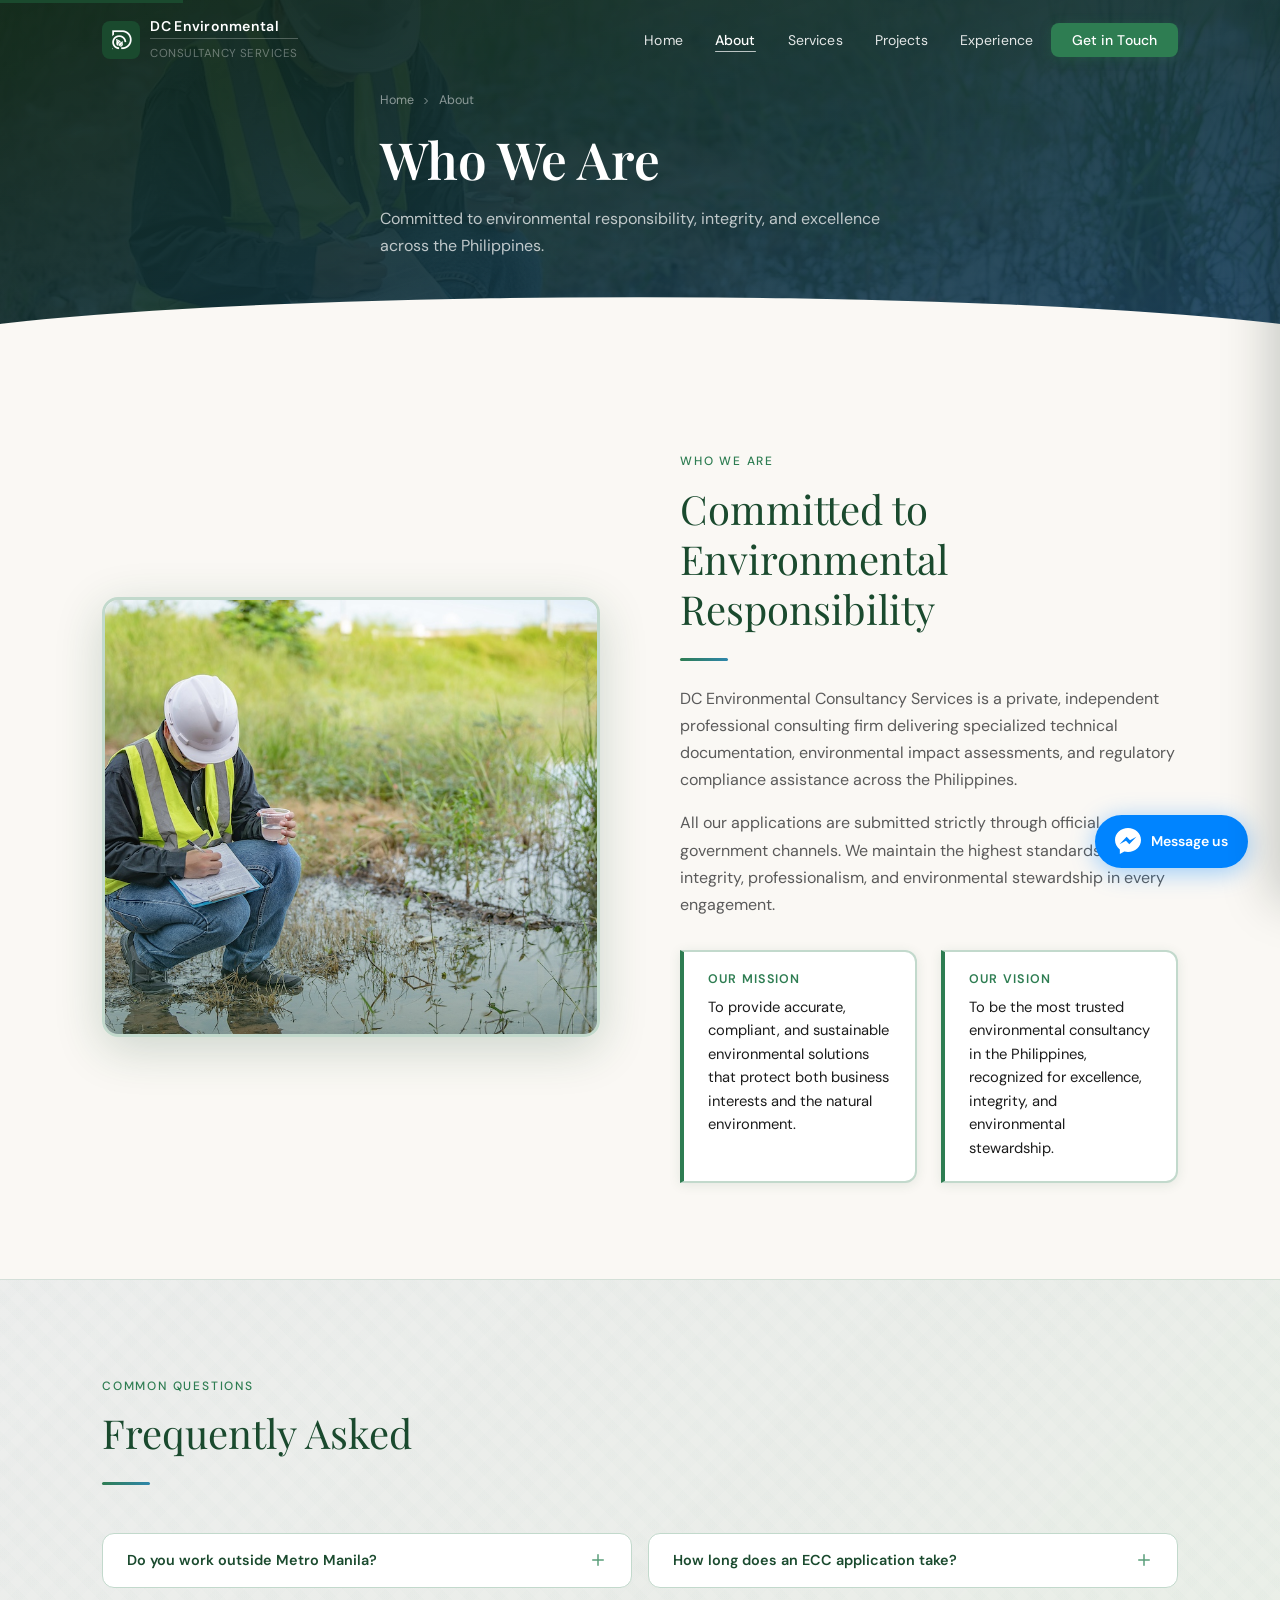
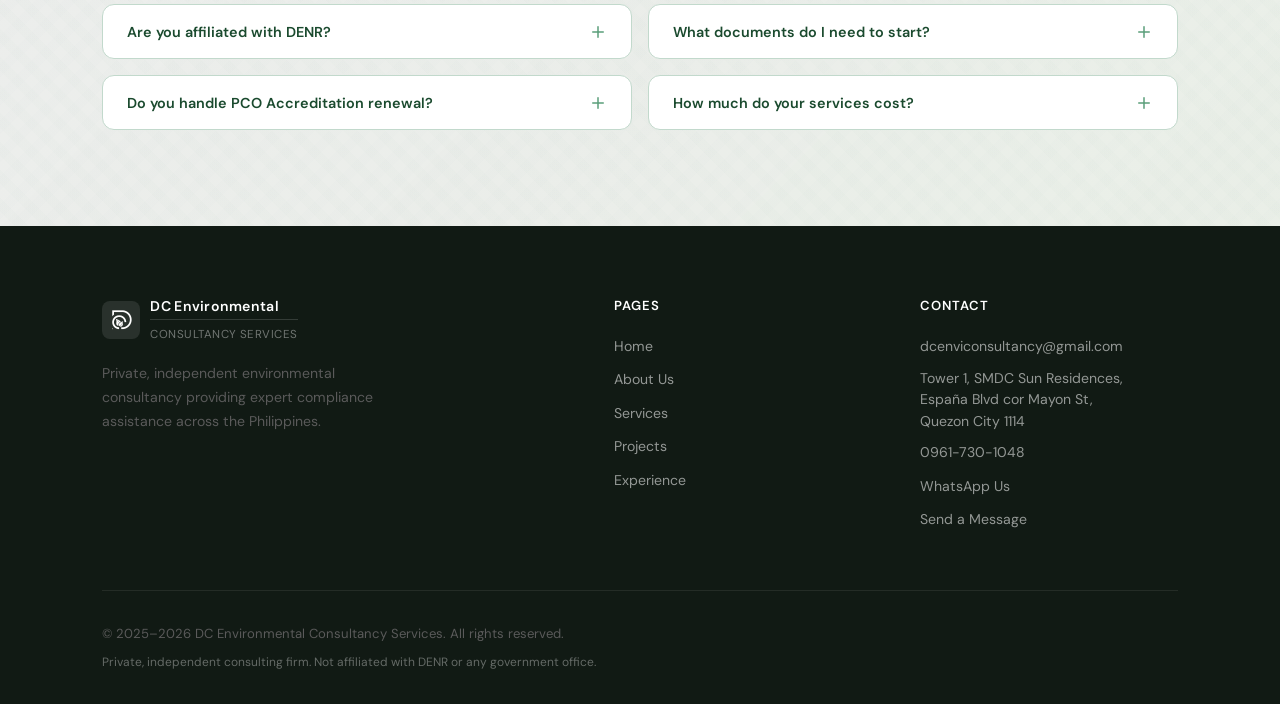
==== commit 135a35f9: "Update about.html" ====
--- a/about.html
+++ b/about.html
@@ -206,17 +206,7 @@
       </div>
     </a>
     <p style="margin-top:1rem;">Private, independent environmental consultancy providing expert compliance assistance across the Philippines.</p>
-    <div class="social-links" aria-label="Social media links">
-      <a href="#" class="social-link" aria-label="Facebook">
-        <svg viewBox="0 0 24 24" fill="none" stroke="white" stroke-width="1.8" stroke-linecap="round" stroke-linejoin="round" width="18" height="18"><path d="M18 2h-3a5 5 0 00-5 5v3H7v4h3v8h4v-8h3l1-4h-4V7a1 1 0 011-1h3z"/></svg>
-      </a>
-      <a href="#" class="social-link" aria-label="LinkedIn">
-        <svg viewBox="0 0 24 24" fill="none" stroke="white" stroke-width="1.8" stroke-linecap="round" stroke-linejoin="round" width="18" height="18"><path d="M16 8a6 6 0 016 6v7h-4v-7a2 2 0 00-2-2 2 2 0 00-2 2v7h-4v-7a6 6 0 016-6zM2 9h4v12H2z"/><circle cx="4" cy="4" r="2"/></svg>
-      </a>
-      <a href="https://wa.me/639617301048" class="social-link" aria-label="WhatsApp" target="_blank" rel="noopener">
-        <svg viewBox="0 0 24 24" fill="white" stroke="none" width="18" height="18"><path d="M20.52 3.449C18.24 1.245 15.24 0 12.045 0 5.463 0 .104 5.334.101 11.893c0 2.096.549 4.14 1.595 5.945L0 24l6.335-1.652c1.746.943 3.71 1.444 5.71 1.444h.005c6.585 0 11.946-5.336 11.949-11.896 0-3.176-1.24-6.165-3.479-8.447z"/></svg>
-      </a>
-    </div>
+
   </div>
   <div class="footer-col">
     <h4>Pages</h4>
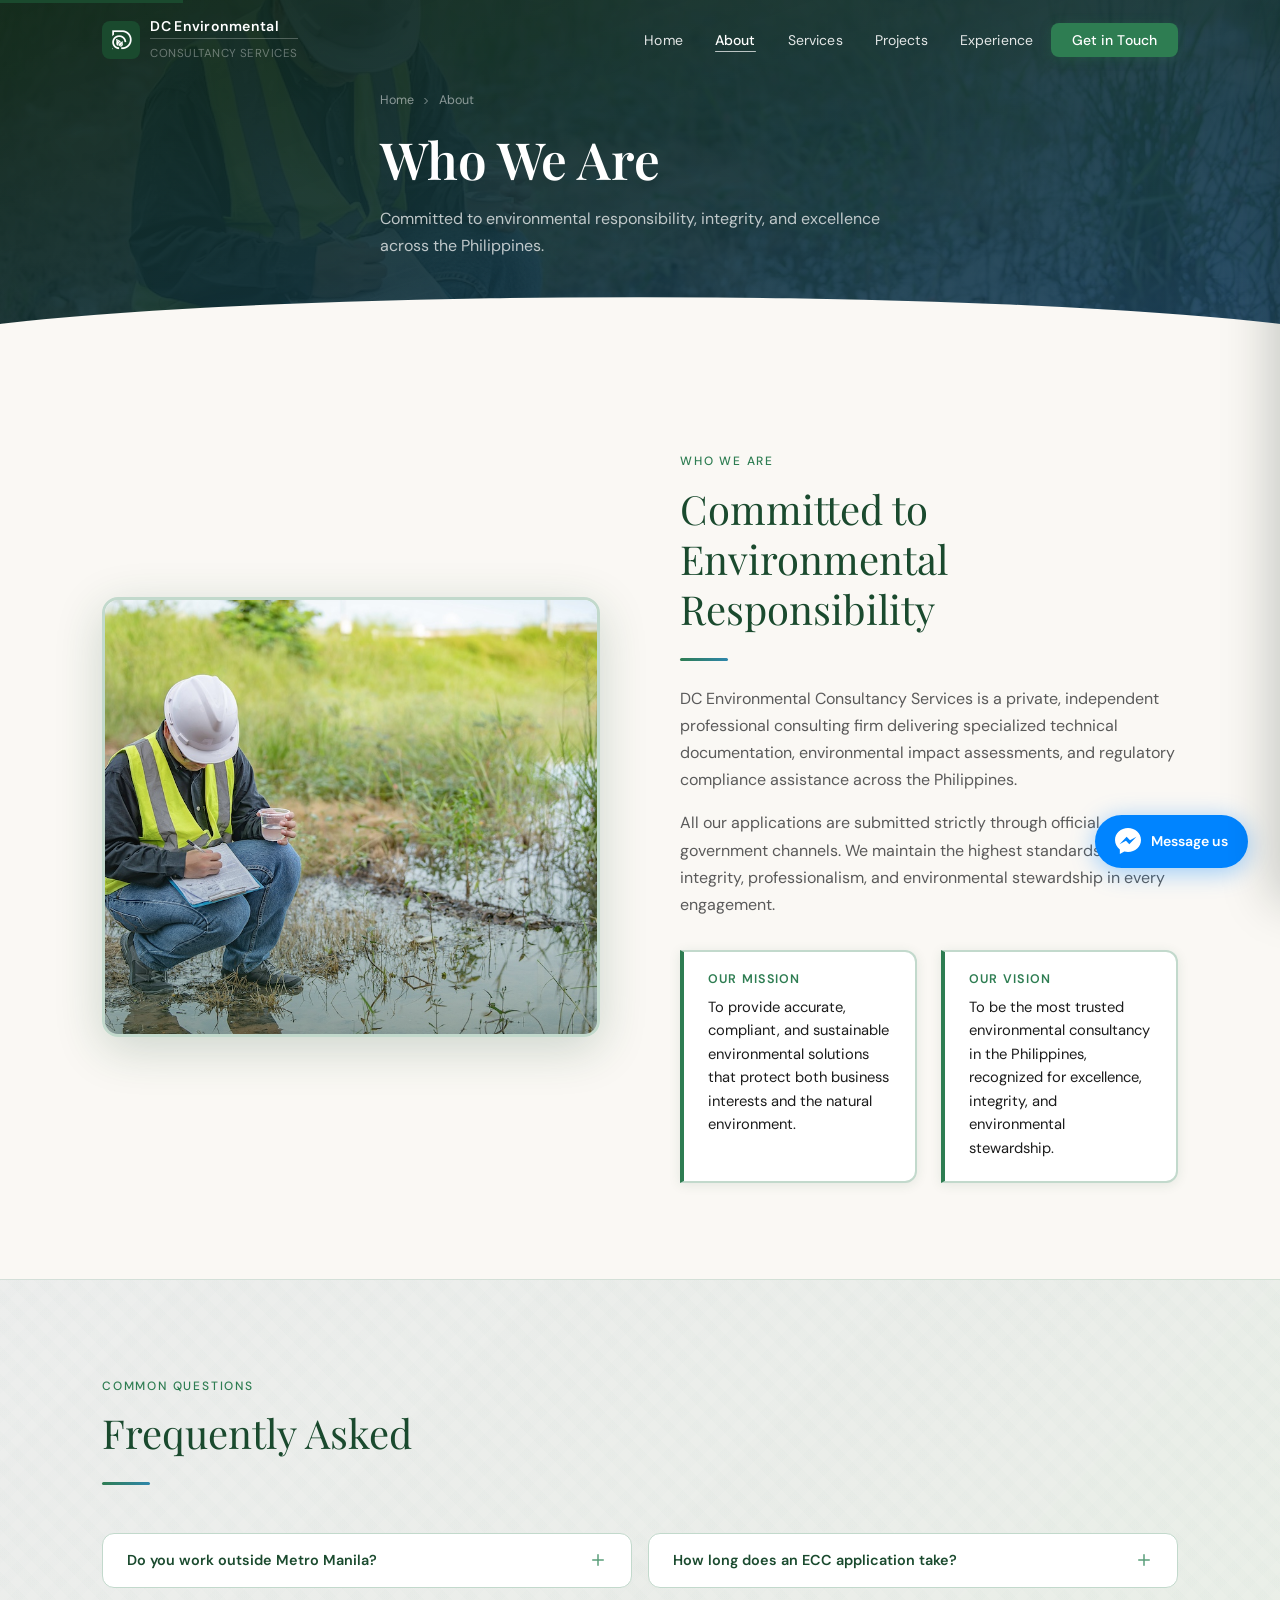
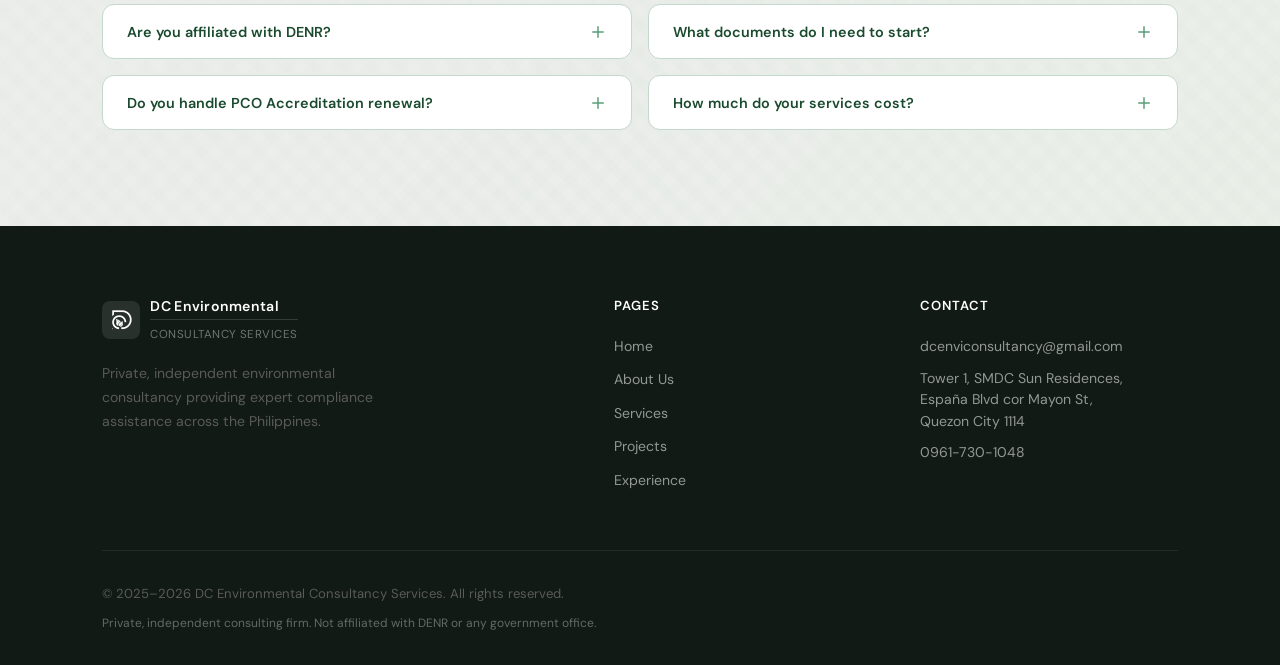
==== commit 6405c1ab: "Update about.html" ====
--- a/about.html
+++ b/about.html
@@ -183,7 +183,7 @@
           How much do your services cost?
           <svg viewBox="0 0 24 24" fill="none" stroke-width="2" stroke-linecap="round" stroke-linejoin="round"><path d="M12 5v14M5 12h14"/></svg>
         </button>
-        <div class="faq-a" role="region"><div class="faq-a-inner">Every project is different, so we don't post flat rates. After a brief consultation, we provide a detailed, transparent proposal. Send us a message or WhatsApp us — initial inquiries are free.</div></div>
+        <div class="faq-a" role="region"><div class="faq-a-inner">Every project is different, so we don't post flat rates. After a brief consultation, we provide a detailed, transparent proposal. Send us a message — initial inquiries are free.</div></div>
       </div>
 
     </div>
@@ -221,8 +221,6 @@
     <a href="mailto:dcenviconsultancy@gmail.com">dcenviconsultancy@gmail.com</a>
     <a href="https://maps.google.com/?q=SMDC+Sun+Residences+España+Boulevard+Quezon+City" target="_blank" rel="noopener" style="line-height:1.5;">Tower 1, SMDC Sun Residences,<br>España Blvd cor Mayon St,<br>Quezon City 1114</a>
     <a href="tel:+639617301048">0961-730-1048</a>
-    <a href="https://wa.me/639617301048" target="_blank" rel="noopener">WhatsApp Us</a>
-    <a href="#" onclick="openContactModal();return false;">Send a Message</a>
   </div>
 </div>
 <div class="footer-bottom">
@@ -275,7 +273,7 @@
 </div>
       <div>
         <h2 id="modalTitle">Get in Touch</h2>
-        <p>We'll respond via WhatsApp or email.</p>
+        <p>We'll respond via email.</p>
       </div>
     </div>
     <button class="modal-close" onclick="closeContactModal()" aria-label="Close contact form">
@@ -302,7 +300,7 @@
         <div class="form-group"><label for="lname">Last Name *</label><input type="text" id="lname" name="lname" placeholder="dela Cruz" required autocomplete="family-name"></div>
       </div>
       <div class="form-group"><label for="memail">Email Address</label><input type="email" id="memail" name="email" placeholder="juan@example.com" autocomplete="email"></div>
-      <div class="form-group"><label for="mphone">Phone / WhatsApp</label><input type="tel" id="mphone" name="phone" placeholder="09XX-XXX-XXXX" autocomplete="tel"></div>
+      <div class="form-group"><label for="mphone">Phone/label><input type="tel" id="mphone" name="phone" placeholder="09XX-XXX-XXXX" autocomplete="tel"></div>
       <div class="form-group">
         <label for="mservice">Service Needed</label>
         <select id="mservice" name="service">
@@ -322,7 +320,7 @@
     <div class="form-success" id="formSuccess" style="display:none;" aria-live="polite">
       <div class="form-success-icon"><svg viewBox="0 0 48 48" fill="none" stroke="#2e7d52" stroke-width="2.5" stroke-linecap="round" stroke-linejoin="round"><circle cx="24" cy="24" r="20"/><path d="M16 24l6 6 10-12"/></svg></div>
       <h3>Message Sent!</h3>
-      <p>We'll get back to you via WhatsApp or email.</p>
+      <p>We'll get back to you via email.</p>
       <button class="btn-primary" onclick="closeContactModal()" style="margin-top:1.5rem;width:100%;justify-content:center;">Close</button>
     </div>
   </div>
